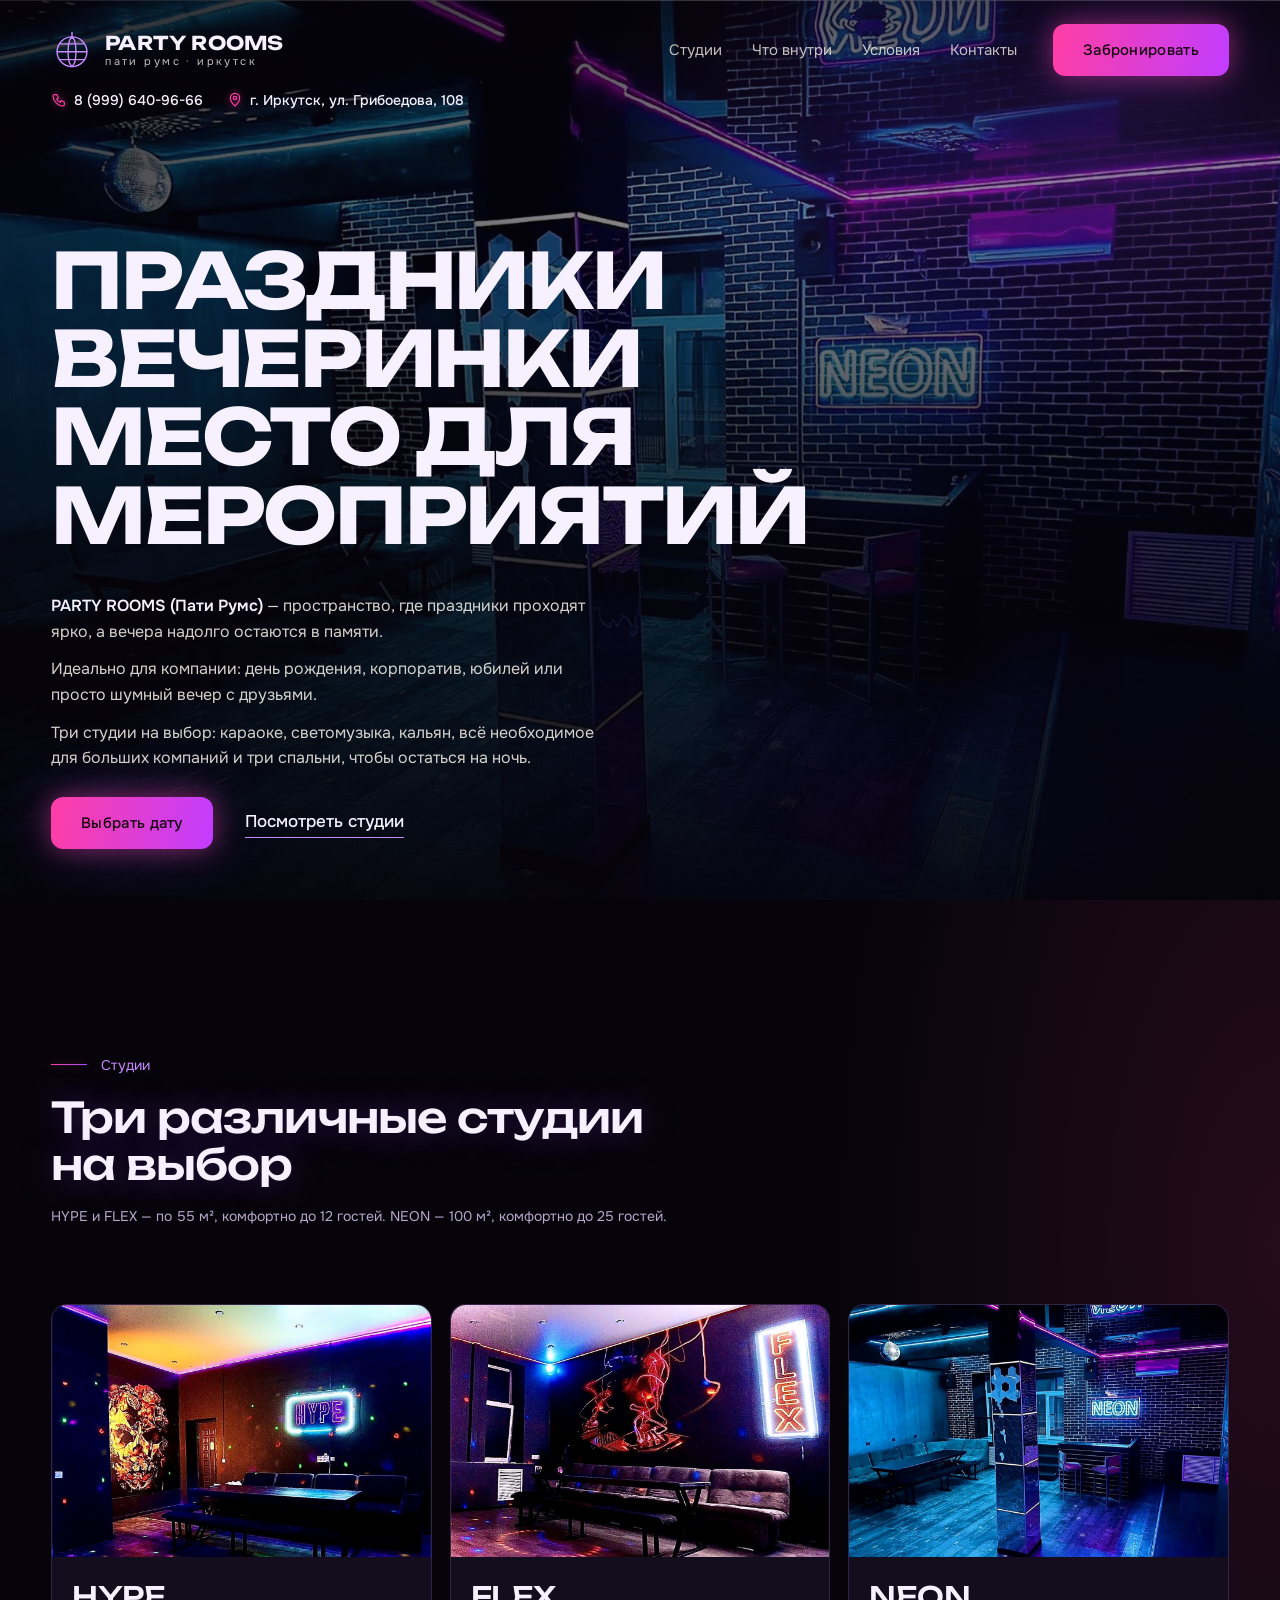
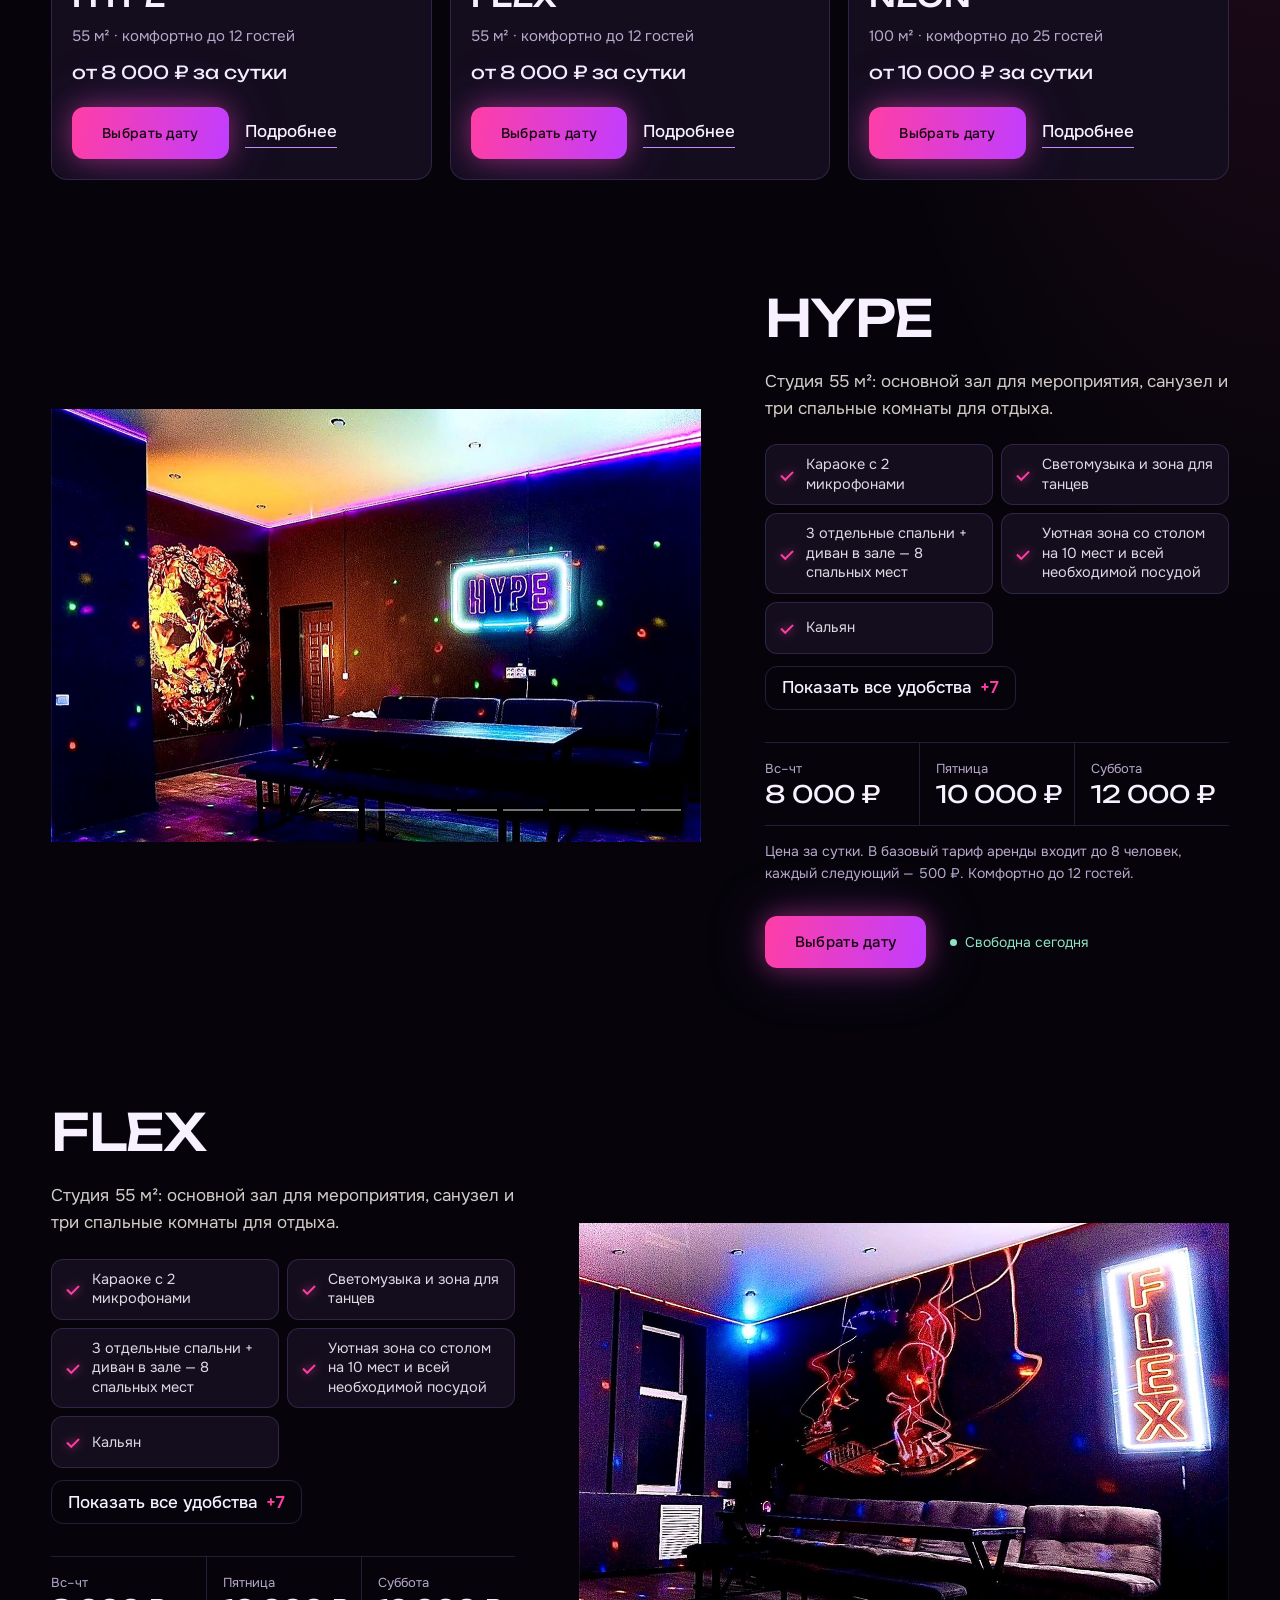
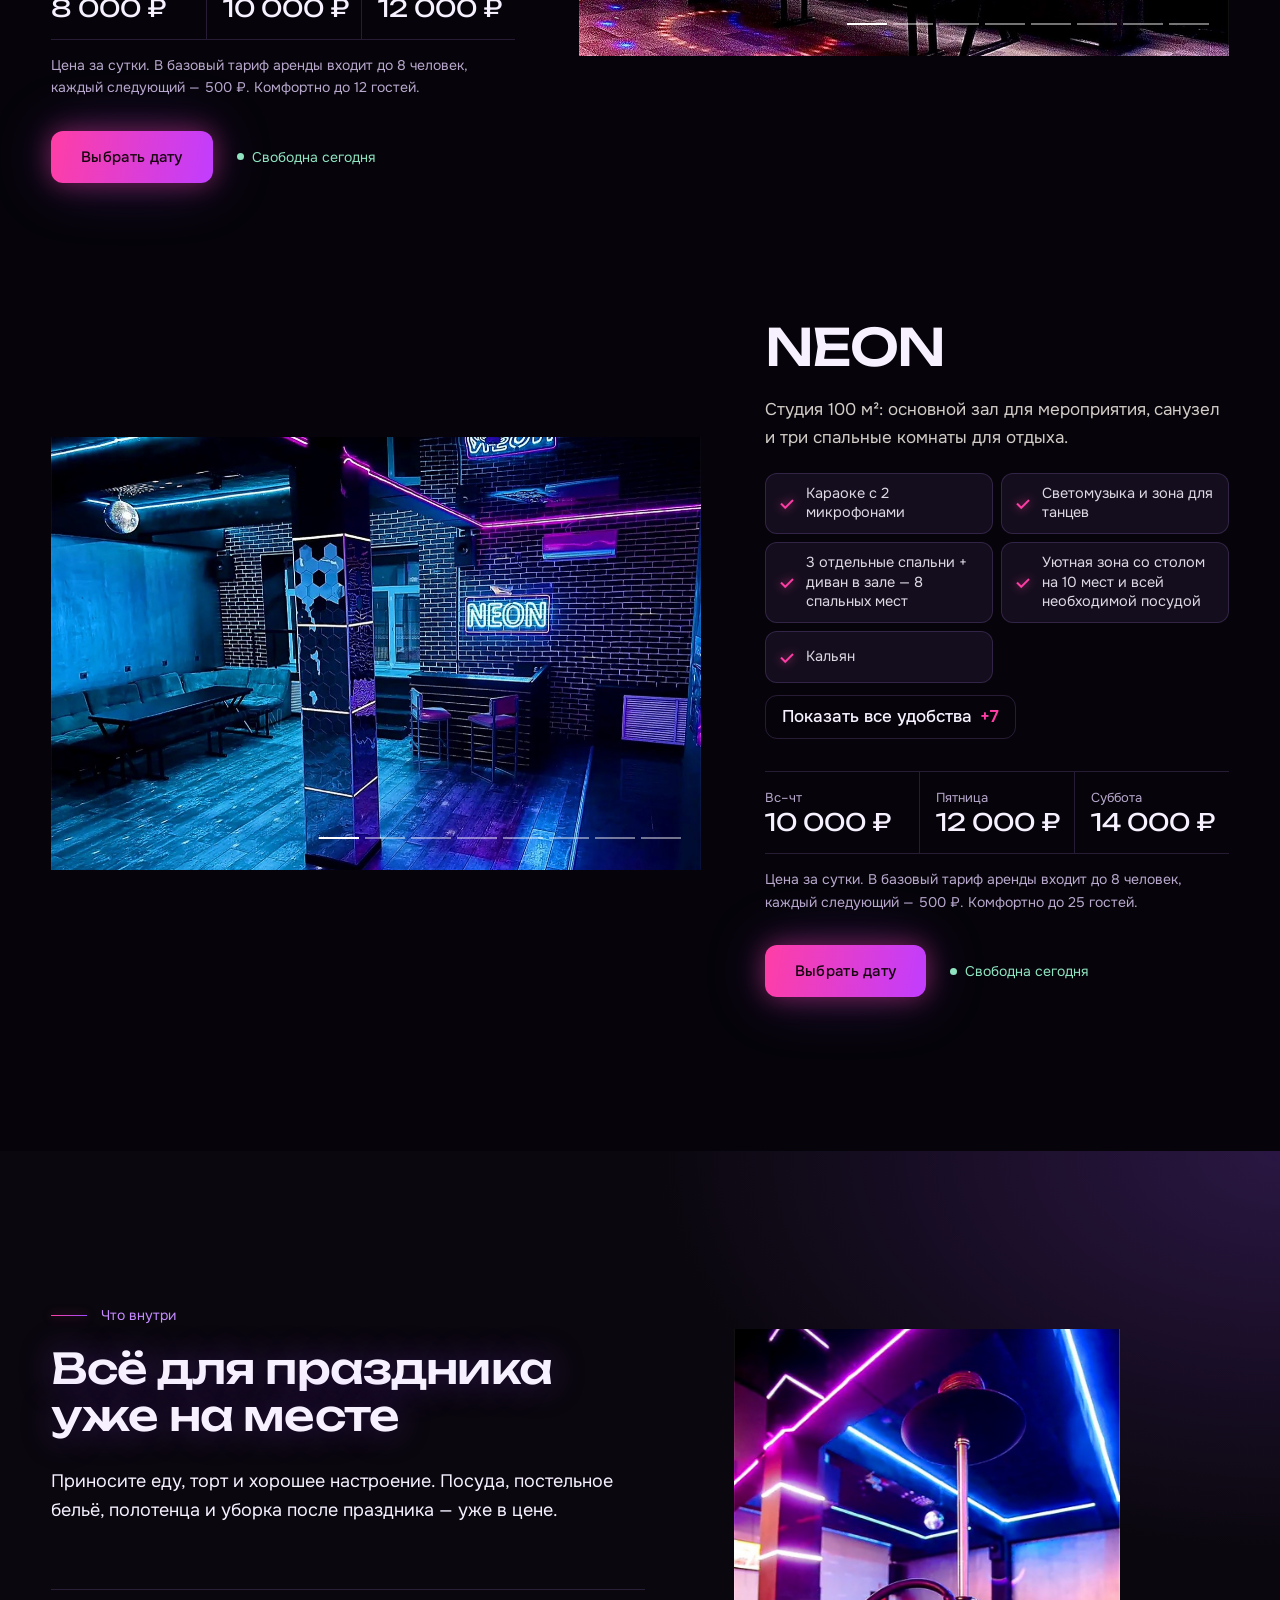
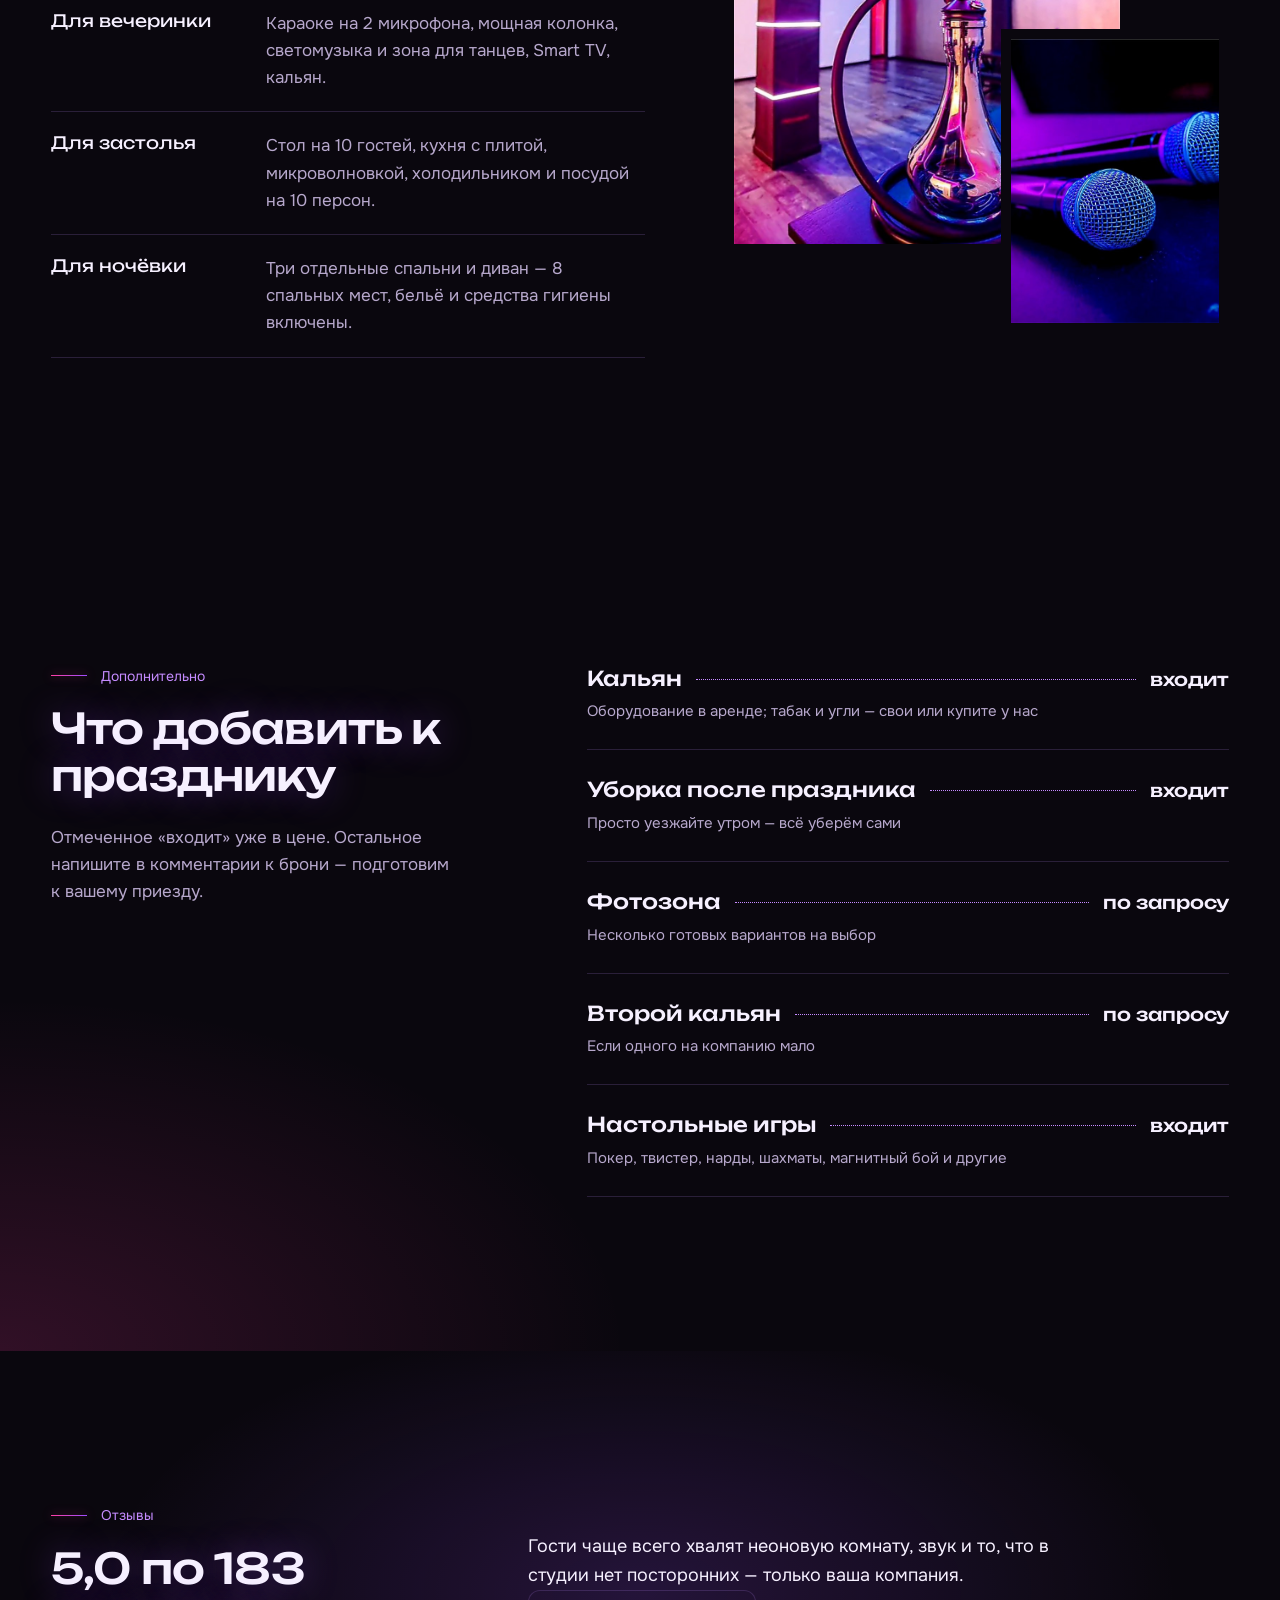
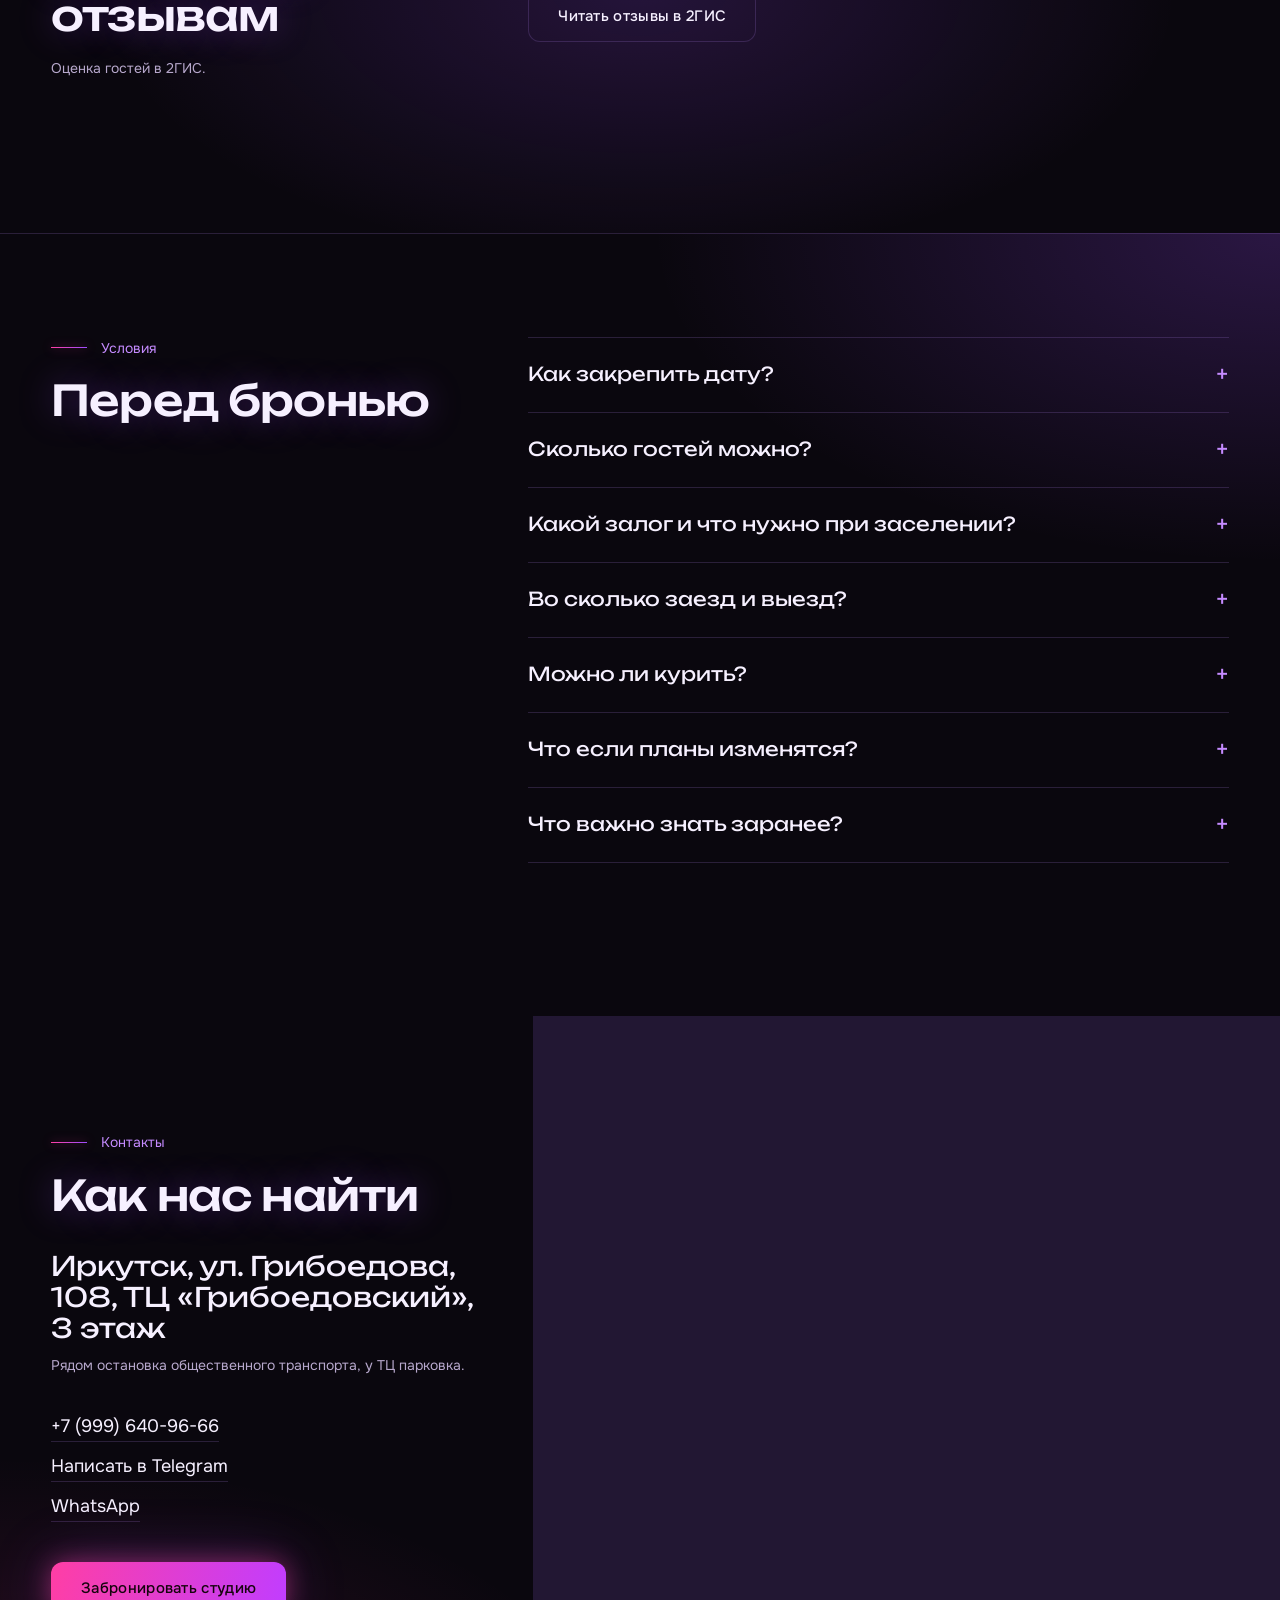
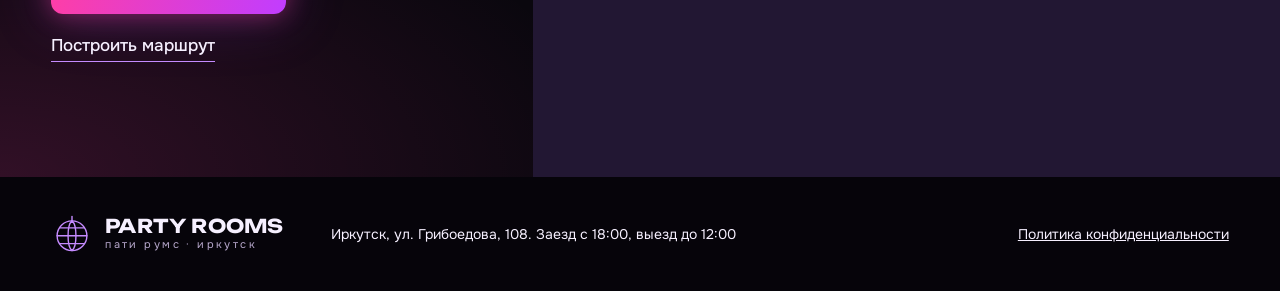
==== index.html @ 593e0e5c "Add files via upload" ====
<!doctype html>
<html lang="ru">
<head>
  <meta charset="utf-8">
  <meta name="viewport" content="width=device-width, initial-scale=1, viewport-fit=cover">
  <title>Party Rooms — студии для праздника с ночёвкой в Иркутске</title>
  <meta name="description" content="Три студии для дня рождения, корпоратива и вечеринки с ночёвкой: караоке, светомузыка, кальян, 3 спальни. Иркутск, ул. Грибоедова, 108. Бронирование онлайн по суткам.">
  <meta name="theme-color" content="#120d1a">
  <meta property="og:title" content="Party Rooms — праздник с ночёвкой в Иркутске">
  <meta property="og:description" content="Три студии с караоке, светомузыкой и спальнями. Бронь онлайн по суткам.">
  <meta property="og:image" content="img/hero.jpg">
  <link rel="icon" href="favicon.svg" type="image/svg+xml">
  <link rel="preconnect" href="https://fonts.googleapis.com">
  <link rel="preconnect" href="https://fonts.gstatic.com" crossorigin>
  <link href="https://fonts.googleapis.com/css2?family=Unbounded:wght@500;700&family=Onest:wght@400;500;600&display=swap" rel="stylesheet">
  <link rel="preload" as="image" href="img/hero.jpg">
  <link rel="stylesheet" href="style.css?v=mwvzav48">
</head>
<body class="site">
  <a class="skip" href="#halls">К выбору студии</a>

  <!-- Эмблема: диско-шар. Под другой бренд меняется только этот блок -->
  <svg class="sprite" width="0" height="0" aria-hidden="true">
    <symbol id="emblem" viewBox="0 0 48 48"><g fill="none" stroke="currentColor" stroke-width="1.6" stroke-linecap="round"><circle cx="24" cy="26" r="17"/><path d="M7 26h34M10 17h28M10 35h28M24 9c-6 5-6 29 0 34M24 9c6 5 6 29 0 34"/><path d="M24 4v5"/></g></symbol>
    <symbol id="i-phone" viewBox="0 0 24 24"><path fill="none" stroke="currentColor" stroke-width="1.8" stroke-linecap="round" stroke-linejoin="round" d="M5 4h4l2 5-2.5 1.5a11 11 0 0 0 5 5L15 13l5 2v4a2 2 0 0 1-2 2A16 16 0 0 1 3 6a2 2 0 0 1 2-2"/></symbol>
    <symbol id="i-pin" viewBox="0 0 24 24"><g fill="none" stroke="currentColor" stroke-width="1.8" stroke-linecap="round" stroke-linejoin="round"><path d="M12 21s-7-6.2-7-12a7 7 0 0 1 14 0c0 5.8-7 12-7 12z"/><circle cx="12" cy="9" r="2.5"/></g></symbol>
  </svg>

  <header class="top over" id="top">
    <a class="brand" href="./" aria-label="Party Rooms, на главную">
      <svg class="brand-mark" aria-hidden="true"><use href="#emblem"/></svg>
      <span class="brand-text"><b>Party Rooms</b><small>пати румс · иркутск</small></span>
    </a>
    <nav class="top-nav" aria-label="Разделы">
      <a href="#halls">Студии</a>
      <a href="#about">Что внутри</a>
      <a href="#faq">Условия</a>
      <a href="#contacts">Контакты</a>
    </nav>
    <button class="btn btn-primary" type="button" data-book>Забронировать</button>
    <!-- Телефон и адрес под логотипом: видны сразу при открытии, при прокрутке строка прячется -->
    <div class="top-contacts">
      <a class="phone-link" href="tel:+79996409666"><svg aria-hidden="true"><use href="#i-phone"/></svg>8 (999) 640-96-66</a>
      <a href="https://yandex.ru/maps/?text=%D0%98%D1%80%D0%BA%D1%83%D1%82%D1%81%D0%BA%2C%20%D1%83%D0%BB%D0%B8%D1%86%D0%B0%20%D0%93%D1%80%D0%B8%D0%B1%D0%BE%D0%B5%D0%B4%D0%BE%D0%B2%D0%B0%2C%20108" target="_blank" rel="noopener"><svg aria-hidden="true"><use href="#i-pin"/></svg>г. Иркутск, ул. Грибоедова, 108</a>
    </div>
  </header>

  <main>
    <!-- 1. Первый экран -->
    <section class="cover" aria-labelledby="hero-title">
      <img class="cover-img" src="img/hero.jpg" alt="" width="1600" height="1123" fetchpriority="high">
      <div class="cover-inner">
        <h1 id="hero-title" class="cover-title"><span>Праздники</span> <span>вечеринки</span> <span>место для</span> <span>мероприятий</span></h1>
        <div class="cover-foot">
          <div class="cover-text">
            <p class="cover-lead"><b>PARTY ROOMS (Пати Румс)</b> — пространство, где праздники проходят ярко, а вечера надолго остаются в памяти.</p>
            <p class="cover-lead">Идеально для компании: день рождения, корпоратив, юбилей или просто шумный вечер с друзьями.</p>
            <p class="cover-lead">Три студии на выбор: караоке, светомузыка, кальян, всё необходимое для больших компаний и три спальни, чтобы остаться на ночь.</p>
            <div class="actions">
              <button class="btn btn-primary" type="button" data-book>Выбрать дату</button>
              <a class="link-action" href="#halls">Посмотреть студии</a>
            </div>
          </div>
        </div>
      </div>
    </section>

    <!-- 2. Студии: сначала все три карточкой, ниже — каждая подробно -->
    <section class="baths" id="halls" aria-labelledby="halls-title">
      <div class="wrap">
        <div class="section-head">
          <div>
            <p class="kicker">Студии</p>
            <h2 id="halls-title">Три различные студии на выбор</h2>
          </div>
          <p class="label">HYPE и FLEX — по 55 м², комфортно до 12 гостей. NEON — 100 м², комфортно до 25 гостей.</p>
        </div>
        <div class="studio-cards" id="studio-cards"></div>
        <div id="bath-list" aria-live="polite"><div class="bath-skeleton" aria-hidden="true"></div></div>
        <p class="load-error" id="load-error" hidden>Не получилось загрузить студии. Обновите страницу или позвоните: <a class="phone-link" href="tel:+79996409666">+7 (999) 640-96-66</a>.</p>
      </div>
    </section>

    <!-- 3. Что внутри каждой студии -->
    <section class="about" id="about" aria-labelledby="about-title">
      <div class="wrap about-grid">
        <div class="about-text">
          <p class="kicker">Что внутри</p>
          <h2 id="about-title">Всё для праздника уже на месте</h2>
          <p class="about-lead">Приносите еду, торт и хорошее настроение. Посуда, постельное бельё, полотенца и уборка после праздника — уже в цене.</p>
          <dl class="about-points">
            <div><dt>Для вечеринки</dt><dd>Караоке на 2 микрофона, мощная колонка, светомузыка и зона для танцев, Smart TV, кальян.</dd></div>
            <div><dt>Для застолья</dt><dd>Стол на 10 гостей, кухня с плитой, микроволновкой, холодильником и посудой на 10 персон.</dd></div>
            <div><dt>Для ночёвки</dt><dd>Три отдельные спальни и диван — 8 спальных мест, бельё и средства гигиены включены.</dd></div>
          </dl>
        </div>
        <figure class="about-photos">
          <img class="ph-tall" src="img/table.jpg" alt="Кальян в студии Neon" width="912" height="1280" loading="lazy">
          <img class="ph-small" src="img/lights.jpg" alt="Микрофоны для караоке" width="1280" height="798" loading="lazy">
        </figure>
      </div>
    </section>

    <!-- 4. Дополнительно -->
    <section class="rituals" id="extras" aria-labelledby="extras-title">
      <div class="wrap rituals-grid">
        <div class="rituals-head">
          <p class="kicker">Дополнительно</p>
          <h2 id="extras-title">Что добавить к празднику</h2>
          <p>Отмеченное «входит» уже в цене. Остальное напишите в комментарии к брони — подготовим к вашему приезду.</p>
        </div>
        <ul class="menu">
          <li><div class="menu-row"><h3>Кальян</h3><span class="dots" aria-hidden="true"></span><b>входит</b></div><p>Оборудование в аренде; табак и угли — свои или купите у нас</p></li>
          <li><div class="menu-row"><h3>Уборка после праздника</h3><span class="dots" aria-hidden="true"></span><b>входит</b></div><p>Просто уезжайте утром — всё уберём сами</p></li>
          <li><div class="menu-row"><h3>Фотозона</h3><span class="dots" aria-hidden="true"></span><b>по запросу</b></div><p>Несколько готовых вариантов на выбор</p></li>
          <li><div class="menu-row"><h3>Второй кальян</h3><span class="dots" aria-hidden="true"></span><b>по запросу</b></div><p>Если одного на компанию мало</p></li>
          <li><div class="menu-row"><h3>Настольные игры</h3><span class="dots" aria-hidden="true"></span><b>входит</b></div><p>Покер, твистер, нарды, шахматы, магнитный бой и другие</p></li>
        </ul>
      </div>
    </section>

    <!-- 5. Отзывы: настоящая оценка в 2ГИС, без выдуманных цитат -->
    <section class="reviews" id="reviews" aria-labelledby="reviews-title">
      <div class="wrap reviews-grid">
        <div class="reviews-head">
          <p class="kicker">Отзывы</p>
          <h2 id="reviews-title">5,0 по 183 отзывам</h2>
          <p class="label">Оценка гостей в 2ГИС.</p>
        </div>
        <div class="quote-stage">
          <p class="about-lead">Гости чаще всего хвалят неоновую комнату, звук и то, что в студии нет посторонних — только ваша компания.</p>
          <div class="actions"><a class="btn btn-secondary" href="https://2gis.ru/irkutsk/firm/70000001075268393/tab/reviews" target="_blank" rel="noopener">Читать отзывы в 2ГИС</a></div>
        </div>
      </div>
    </section>

    <!-- 6. Условия -->
    <section class="faq" id="faq" aria-labelledby="faq-title">
      <div class="wrap faq-grid">
        <div>
          <p class="kicker">Условия</p>
          <h2 id="faq-title">Перед бронью</h2>
        </div>
        <div class="faq-list">
          <details><summary>Как закрепить дату?</summary><p>После брони на сайте внесите предоплату 3 000 ₽ — реквизиты появятся сразу. Администратор подтвердит бронь. Без предоплаты бронь снимается.</p></details>
          <details><summary>Сколько гостей можно?</summary><p>В тариф входит до 8 гостей. За каждого дополнительного гостя — доплата, она сразу видна в сумме при брони. Можно с детьми, с питомцами — нет.</p></details>
          <details><summary>Какой залог и что нужно при заселении?</summary><p>Залог за сохранность — 5 000 ₽, возвращается при выезде, если всё в порядке. Договор оформляется на месте, понадобится паспорт. Бронирующему должно быть больше 18 лет.</p></details>
          <details><summary>Во сколько заезд и выезд?</summary><p>Заезд с 18:00, выезд до 12:00 следующего дня. Сдвинуть время можно по договорённости.</p></details>
          <details><summary>Можно ли курить?</summary><p>В студии — только кальян. Для сигарет есть отдельная зона для курения на этаже. Окна закрыты, работает кондиционер.</p></details>
          <details><summary>Что если планы изменятся?</summary><p>При отмене брони менее чем за 7 дней предоплата не возвращается и дата не переносится. Раньше — договоримся.</p></details>
          <details><summary>Что важно знать заранее?</summary><p>Студии находятся в ТЦ «Грибоедовский» на 3 этаже. Санузел в каждой студии, душа нет. Мангала, бани и бассейна нет.</p></details>
        </div>
      </div>
    </section>

    <!-- 7. Контакты -->
    <section class="contacts" id="contacts" aria-labelledby="contacts-title">
      <div class="contacts-grid">
        <div class="contacts-text">
          <p class="kicker">Контакты</p>
          <h2 id="contacts-title">Как нас найти</h2>
          <p class="contacts-address">Иркутск, ул. Грибоедова, 108, ТЦ «Грибоедовский», 3 этаж</p>
          <p class="label">Рядом остановка общественного транспорта, у ТЦ парковка.</p>
          <p class="contacts-links">
            <a class="phone-link" href="tel:+79996409666">+7 (999) 640-96-66</a>
            <a href="https://t.me/+79996409666" target="_blank" rel="noopener">Написать в Telegram</a>
            <a href="https://wa.me/79996409666" target="_blank" rel="noopener">WhatsApp</a>
          </p>
          <div class="actions">
            <button class="btn btn-primary" type="button" data-book>Забронировать студию</button>
            <a class="link-action" href="https://yandex.ru/maps/?text=%D0%98%D1%80%D0%BA%D1%83%D1%82%D1%81%D0%BA%2C%20%D1%83%D0%BB%D0%B8%D1%86%D0%B0%20%D0%93%D1%80%D0%B8%D0%B1%D0%BE%D0%B5%D0%B4%D0%BE%D0%B2%D0%B0%2C%20108" target="_blank" rel="noopener">Построить маршрут</a>
          </div>
        </div>
        <div class="contacts-map">
          <iframe src="https://yandex.ru/map-widget/v1/?text=%D0%98%D1%80%D0%BA%D1%83%D1%82%D1%81%D0%BA%2C%20%D1%83%D0%BB%D0%B8%D1%86%D0%B0%20%D0%93%D1%80%D0%B8%D0%B1%D0%BE%D0%B5%D0%B4%D0%BE%D0%B2%D0%B0%2C%20108&amp;z=16" title="Party Rooms на карте" loading="lazy"></iframe>
        </div>
      </div>
    </section>
  </main>

  <footer class="foot">
    <a class="brand" href="./" aria-label="На главную">
      <svg class="brand-mark" aria-hidden="true"><use href="#emblem"/></svg>
      <span class="brand-text"><b>Party Rooms</b><small>пати румс · иркутск</small></span>
    </a>
    <span>Иркутск, ул. Грибоедова, 108. Заезд с 18:00, выезд до 12:00</span>
    <a href="privacy.html">Политика конфиденциальности</a>
  </footer>

  <!-- Бронирование: выезжающая панель -->
  <div class="sheet" id="sheet" hidden>
    <div class="sheet-backdrop" data-close></div>
    <section class="sheet-body" role="dialog" aria-modal="true" aria-labelledby="sheet-title">
      <header class="sheet-head">
        <div>
          <p class="muted" id="sheet-sub">Бронирование</p>
          <h2 id="sheet-title">Студия</h2>
        </div>
        <button class="icon-btn" type="button" data-close aria-label="Закрыть">×</button>
      </header>

      <form id="form" class="book-form" novalidate>
        <fieldset class="field-block">
          <legend class="block-title">Студия</legend>
          <div class="hall-pick" id="hall-pick" role="radiogroup" aria-label="Студия"></div>
        </fieldset>

        <fieldset class="field-block">
          <legend class="block-title">Дата заезда</legend>
          <div class="cal" id="dates"></div>
          <p class="hint stay" id="dates-hint"></p>
        </fieldset>

        <fieldset class="field-block">
          <legend class="block-title">Сколько гостей</legend>
          <div class="stepper">
            <button type="button" id="g-minus" aria-label="Меньше гостей">−</button>
            <output id="guests" aria-live="polite">8</output>
            <button type="button" id="g-plus" aria-label="Больше гостей">+</button>
          </div>
          <p class="hint" id="guests-hint"></p>
          <div class="overflow" id="overflow" hidden></div>
        </fieldset>

        <div class="field-block">
          <label class="field"><span>Имя</span><input id="name" name="name" autocomplete="name" maxlength="60" required></label>
          <label class="field"><span>Телефон</span><input id="phone" name="phone" type="tel" inputmode="tel" autocomplete="tel" placeholder="+7 (9__) ___-__-__" required></label>
          <label class="field"><span>Комментарий, если нужно</span><textarea id="comment" name="comment" rows="2" maxlength="500" placeholder="Повод, фотозона, второй кальян"></textarea></label>
          <!-- Поле-ловушка для ботов: людям не видно -->
          <label class="trap" aria-hidden="true">Сайт <input id="website" name="website" tabindex="-1" autocomplete="off"></label>
          <label class="consent"><input type="checkbox" id="consent" required> <span>Согласен на обработку имени и телефона для брони по <a href="privacy.html" target="_blank">политике конфиденциальности</a></span></label>
        </div>

        <div class="summary">
          <div>
            <div class="total" id="total">—</div>
            <div class="hint" id="summary-hint"></div>
          </div>
          <button type="submit" class="btn btn-primary" id="submit" disabled>Забронировать</button>
        </div>
        <p class="error" id="error" role="alert"></p>
      </form>

      <div class="done" id="done" hidden>
        <!-- Шаг 1: бронь принята — фото выбранной студии на «полароиде» -->
        <div id="done-main">
          <div class="print" aria-hidden="true"><div class="print-img"><img id="done-photo" src="" alt=""></div><small id="done-hall">Party Rooms</small></div>
          <h3 id="done-title">Бронь принята</h3>
          <dl class="done-list" id="done-list"></dl>
          <p class="done-prepay" id="done-prepay"></p>
          <button class="btn btn-primary btn-pay" type="button" id="go-pay">Готов внести предоплату</button>
        </div>
        <!-- Шаг 2: как оплатить — QR-код или перевод по номеру телефона -->
        <div id="pay" hidden>
          <h3 id="pay-title">Предоплата</h3>
          <p class="pay-lead">Выберите удобный способ. После оплаты администратор подтвердит бронь.</p>
          <div class="pay-tabs" role="tablist">
            <button type="button" class="chip" role="tab" data-pay="qr" aria-pressed="true">По QR-коду</button>
            <button type="button" class="chip" role="tab" data-pay="phone" aria-pressed="false">По номеру телефона</button>
          </div>
          <div class="pay-box" id="pay-qr"></div>
          <div class="pay-box" id="pay-phone" hidden></div>
          <button class="btn btn-secondary" type="button" data-close>Готово</button>
        </div>
      </div>
    </section>
  </div>

  <script src="config.js?v=mwvzav48"></script>
  <script src="site-data.js?v=mwvzav48"></script>
  <script src="app.js?v=mwvzav48"></script>
</body>
</html>
---- style.css ----
/* Шаблон сайта лофта для праздников. Общий файл стилей для сайта и панели.
   Цвета названы по роли (фон, текст, акцент): панель тёмная по умолчанию,
   сайт включает свою палитру классом .site на <body>.
   ПОД НОВОГО КЛИЕНТА меняются только токены в блоке .site и эмблема в index.html. */

/* ---------- Токены панели: тёплый графит и терракота ---------- */
:root {
  --bg: #141019;
  --surface: #1e1827;
  --raised: #2a2235;
  --fg: #f3ede6;
  --muted: #aaa097;
  --line: rgba(243, 237, 230, 0.13);
  --accent: #ff4fa0;
  --on-accent: #1a0e09;
  --ok: #9cc7a4;
  --warn: #e0937a;
  --radius: 10px;
  --font-display: "Unbounded", "Arial Black", sans-serif;
  --font-text: "Onest", system-ui, sans-serif;
  --gutter: clamp(20px, 4vw, 64px);
}

/* ---------- Палитра Party Rooms: чёрный, фиолетовый, розовый неон ---------- */
.site {
  --bg: #0a070e;          /* почти чёрный — основной фон */
  --surface: #171021;     /* карточки и поля — чёрный с фиолетовым */
  --raised: #221733;
  --fg: #f6f0ff;
  --muted: #b7a8cc;
  --line: rgba(190, 140, 255, 0.18);
  --accent: #ff3ea5;      /* розовый неон — кнопки */
  --on-accent: #16040e;
  --accent-hover: #ff66b9;
  --violet: #9d4dff;      /* фиолетовый — свечение и линии */
  --brass: #c58bff;       /* подписи и надзаголовки — светло-фиолетовые */
  --ok: #8fe3c0;
  --warn: #ff9b8a;
  --dark: #06040a;
  --dark-2: #140d1d;
  --on-dark: #f6f0ff;
  --on-dark-muted: #b7a8cc;
  --radius: 12px;
  --font-display: "Unbounded", "Arial Black", sans-serif;
  --font-text: "Onest", system-ui, sans-serif;
}
.site .dark, .site .cover, .site .baths, .site .gift, .site .foot, .site .sheet-body {
  --bg: var(--dark);
  --surface: var(--dark-2);
  --raised: #1f1530;
  --fg: var(--on-dark);
  --muted: var(--on-dark-muted);
  background: var(--bg);
  color: var(--fg);
}
.site .top { --accent: #ff3ea5; --on-accent: #16040e; --accent-hover: #ff66b9; --brass: #c58bff; }
/* Неон: кнопка светится, секции подсвечены фиолетовым и розовым из углов */
.site .btn-primary { background: linear-gradient(100deg, #ff3ea5, #c13dff); border-color: transparent; box-shadow: 0 0 26px rgba(255, 62, 165, .45), 0 0 60px rgba(157, 77, 255, .25); }
.site .btn-primary:hover:not(:disabled) { background: linear-gradient(100deg, #ff66b9, #d064ff); }
.site .about, .site .faq { background: radial-gradient(70% 60% at 100% 0%, rgba(157, 77, 255, .22), transparent 70%), var(--bg); }
.site .rituals, .site .contacts { background: radial-gradient(70% 60% at 0% 100%, rgba(255, 62, 165, .16), transparent 70%), var(--bg); }
.site .reviews { background: radial-gradient(60% 80% at 50% 50%, rgba(157, 77, 255, .18), transparent 70%), var(--bg); }
.site .baths { background: radial-gradient(50% 40% at 100% 10%, rgba(255, 62, 165, .12), transparent 70%), var(--dark); }
.site .kicker::before { background: linear-gradient(90deg, #ff3ea5, #9d4dff) !important; box-shadow: 0 0 10px rgba(255, 62, 165, .6); }
.site h2 { text-shadow: 0 0 34px rgba(157, 77, 255, .35); }

/* ---------- Основа ---------- */
* { box-sizing: border-box; margin: 0; }
html { scroll-behavior: smooth; -webkit-text-size-adjust: 100%; }
body { background: var(--bg); color: var(--fg); font: 400 16px/1.6 var(--font-text); -webkit-font-smoothing: antialiased; overflow-x: hidden; }
.site { font-size: 17px; }
a { color: inherit; }
button, input, select, textarea { font: inherit; color: inherit; }
img { display: block; max-width: 100%; }
h1, h2, h3 { font-family: var(--font-display); font-weight: 500; }
.muted { color: var(--muted); }
:focus-visible { outline: 2px solid var(--fg); outline-offset: 3px; }
[hidden] { display: none !important; }
.sprite { position: absolute; width: 0; height: 0; overflow: hidden; }
.sr-only { position: absolute; width: 1px; height: 1px; overflow: hidden; clip: rect(0 0 0 0); white-space: nowrap; }
.skip { position: absolute; left: -999px; top: 8px; background: var(--accent); color: var(--on-accent); padding: 8px 14px; z-index: 100; }
.skip:focus { left: 8px; }

/* ---------- Кнопки ---------- */
.btn { display: inline-flex; align-items: center; justify-content: center; min-height: 48px; padding: 0 24px; border-radius: 999px; border: 0; font-weight: 600; font-size: 15px; text-decoration: none; cursor: pointer; transition: background-color .2s, color .2s, box-shadow .2s, opacity .2s; white-space: nowrap; }
.btn-primary { background: var(--accent); color: var(--on-accent); }
.btn-primary:hover { filter: brightness(1.12); }
.btn-secondary { background: transparent; color: var(--fg); box-shadow: inset 0 0 0 1px var(--line); }
.btn-secondary:hover { box-shadow: inset 0 0 0 1px var(--fg); }
.btn:disabled { opacity: .35; cursor: not-allowed; }
.site .btn { border-radius: var(--radius); font-weight: 500; letter-spacing: .02em; min-height: 52px; padding: 0 30px; }
.site .btn-primary:hover { filter: none; background: var(--accent-hover); }
.link-action { font-weight: 500; text-decoration: none; padding: 0 0 3px; border: 0; cursor: pointer; background: linear-gradient(var(--brass, currentColor), var(--brass, currentColor)) 0 100% / 100% 1px no-repeat; }
.link-action:hover { background-size: 100% 2px; }
.icon-btn { width: 44px; height: 44px; flex-shrink: 0; border-radius: 50%; border: 1px solid var(--line); background: none; font-size: 26px; line-height: 1; cursor: pointer; }
.icon-btn:hover { border-color: var(--fg); }
.actions { display: flex; flex-wrap: wrap; align-items: center; gap: 18px 32px; }

/* ---------- Шапка ---------- */
.top { position: sticky; top: 0; z-index: 20; display: flex; flex-wrap: wrap; align-items: center; gap: 0 36px; padding: 16px var(--gutter); background: var(--bg); border-bottom: 1px solid var(--line); transition: background-color .3s, border-color .3s, padding .3s; }
.brand { display: inline-flex; align-items: center; gap: 12px; text-decoration: none; font-family: var(--font-display); font-size: 26px; line-height: 1; }
.brand-mark { width: 42px; height: 42px; color: var(--brass, currentColor); flex-shrink: 0; }
.brand-text { display: grid; gap: 3px; }
.brand-text b { font-weight: 700; font-size: 19px; line-height: 1; letter-spacing: .01em; text-transform: uppercase; }
.brand-text small { font-family: var(--font-text); font-size: 11px; letter-spacing: .22em; color: var(--muted); line-height: 1; }
.top-nav { display: flex; gap: 30px; margin-left: auto; font-size: 15px; }
.top-nav a, .top-phone { text-decoration: none; color: var(--muted); transition: color .2s; }
.top-nav a:hover, .top-phone:hover { color: var(--fg); }
.top-phone { font-variant-numeric: tabular-nums; font-size: 15px; }
/* Над фото первого экрана шапка прозрачная и светлая; после прокрутки — тёмная плотная */
.site .top.over { position: fixed; left: 0; right: 0; --fg: var(--on-dark); --muted: rgba(243, 237, 230, .8); --line: transparent; background: transparent; color: var(--fg); padding-top: 24px; padding-bottom: 24px; }
.site .top.over.solid { --line: rgba(190, 140, 255, .16); background: #0a070e; backdrop-filter: blur(12px); -webkit-backdrop-filter: blur(12px); padding-top: 12px; padding-bottom: 12px; }

/* ---------- Сетка ---------- */
.wrap { max-width: 1320px; margin: 0 auto; padding: 0 var(--gutter); }
.site h2 { font-size: clamp(28px, 3.3vw, 50px); line-height: 1.12; letter-spacing: -0.02em; max-width: 15em; }
.kicker { font-size: 14px; color: var(--brass); margin-bottom: 18px; display: flex; align-items: center; gap: 14px; }
.kicker::before { content: ""; width: 36px; height: 1px; background: currentColor; }
.label { font-size: 14px; color: var(--muted); }
.section-head { display: flex; justify-content: space-between; align-items: end; gap: 16px 32px; flex-wrap: wrap; margin-bottom: clamp(48px, 6vw, 96px); }

/* ---------- 1. Первый экран ---------- */
.cover { position: relative; min-height: 100svh; display: grid; grid-template-rows: 1fr auto; grid-template-columns: minmax(0, 1fr); overflow: hidden; isolation: isolate; }
.cover-img { position: absolute; inset: 0; width: 100%; height: 100%; object-fit: cover; object-position: 50% 40%; z-index: -2; animation: settle 2.4s cubic-bezier(.2, .7, .2, 1) both; }
.cover::before { content: ""; position: absolute; inset: 0; z-index: -1;
  background: linear-gradient(180deg, rgba(6, 4, 10, .65) 0%, rgba(6, 4, 10, .35) 22%, rgba(6, 4, 10, .72) 50%, rgba(6, 4, 10, .96) 100%),
              linear-gradient(90deg, rgba(6, 4, 10, .6) 0%, transparent 65%),
              radial-gradient(60% 50% at 85% 15%, rgba(157, 77, 255, .3), transparent 70%); }
@keyframes settle { from { transform: scale(1.08); opacity: .4; } }
.cover-inner { align-self: end; width: 100%; min-width: 0; max-width: 1320px; margin: 0 auto; padding: 108px var(--gutter) clamp(32px, 4vw, 56px); }
.cover-title { font-size: clamp(40px, 6vw, 96px); line-height: 1.02; letter-spacing: -0.03em; max-width: 11em; font-weight: 700; text-transform: uppercase; }
.cover-title span { display: inline-block; animation: lift 1.1s cubic-bezier(.2, .7, .2, 1) both; }
.cover-title span:nth-child(2) { animation-delay: .12s; }
.cover-title span:nth-child(3) { animation-delay: .24s; }
.cover-title span:nth-child(4) { animation-delay: .36s; }
@keyframes lift { from { opacity: 0; transform: translateY(28px); } }
.cover-foot { display: grid; grid-template-columns: minmax(0, 34em) minmax(300px, 400px); justify-content: space-between; align-items: end; gap: 28px 64px; margin-top: clamp(28px, 3vw, 44px); }
.cover-lead { font-size: clamp(16px, 1.25vw, 19px); line-height: 1.6; color: rgba(243, 237, 230, .88); margin-bottom: 12px; max-width: 34em; }
.cover-lead b { color: var(--fg); font-weight: 600; }
.cover-text .actions { margin-top: 26px; }
/* Телефон и адрес на первом экране — неоновые иконки, крупно и кликабельно */
.cover-contacts { display: flex; flex-wrap: wrap; gap: 10px 28px; margin-top: 24px; }
.cover-contacts a { display: inline-flex; align-items: center; gap: 10px; min-height: 44px; text-decoration: none; font-weight: 600; font-size: 16px; color: var(--fg); }
.cover-contacts svg { width: 34px; height: 34px; padding: 7px; flex-shrink: 0; border-radius: 50%; color: var(--accent); background: rgba(255, 62, 165, .14); box-shadow: 0 0 14px rgba(255, 62, 165, .3); }
.cover-contacts a:hover { color: var(--accent); }
/* «Свободно сегодня» — живое расписание на первом экране */
.today { background: rgba(22, 20, 19, .72); backdrop-filter: blur(14px); -webkit-backdrop-filter: blur(14px); border: 1px solid var(--line); padding: 20px 22px 8px; }
.today-title { display: flex; align-items: center; gap: 10px; font-size: 14px; color: var(--muted); margin-bottom: 6px; }
.today-title::before { content: ""; width: 7px; height: 7px; border-radius: 50%; background: var(--ok); box-shadow: 0 0 0 4px rgba(143, 227, 192, .18); }
.today-list { list-style: none; padding: 0; }
.today-list li { display: flex; align-items: center; justify-content: space-between; gap: 12px; padding: 12px 0; border-top: 1px solid var(--line); }
.today-list li:first-child { border-top: 0; }
.today-hall { font-family: var(--font-display); font-size: 15px; }
.today-slots { display: flex; gap: 6px; }
.today-slots button { min-width: 58px; min-height: 36px; padding: 0 8px; border-radius: 8px; border: 1px solid var(--line); background: none; color: var(--fg); font-variant-numeric: tabular-nums; font-size: 14px; cursor: pointer; transition: border-color .2s, background-color .2s, color .2s; }
.today-slots button:hover { background: var(--accent); border-color: var(--accent); color: var(--on-accent); }
.today-none { font-size: 14px; color: var(--muted); }
.today-empty { color: var(--muted); font-size: 14px; }
.cover-facts { display: grid; grid-template-columns: repeat(3, 1fr); border-top: 1px solid var(--line); max-width: 1320px; width: 100%; margin: 0 auto; padding: 0 var(--gutter); }
.cover-facts > div { padding: 22px 0 26px; }
.cover-facts > div + div { padding-left: 28px; border-left: 1px solid var(--line); }
.cover-facts dt { font-size: 13px; color: var(--muted); margin-bottom: 4px; }
.cover-facts dd { font-family: var(--font-display); font-size: clamp(16px, 1.35vw, 21px); }

/* ---------- 2. Услуги: четыре колонки, фото в рамке видоискателя ---------- */
.services { padding: clamp(96px, 12vw, 180px) 0 0; }
.service-list { display: grid; grid-template-columns: repeat(4, minmax(0, 1fr)); gap: clamp(20px, 2.4vw, 36px); }
.service { display: flex; flex-direction: column; }
.service-photo { position: relative; aspect-ratio: 4 / 5; overflow: hidden; background: var(--surface); }
.service-photo img { width: 100%; height: 100%; object-fit: cover; transition: transform .6s cubic-bezier(.2, .7, .2, 1); }
.service:hover .service-photo img { transform: scale(1.03); }
/* Неоновая полоска снизу фото — как подсветка в зале */
.service-photo::after { content: ""; position: absolute; left: 0; right: 0; bottom: 0; height: 3px; background: #ff4fa0; box-shadow: 0 0 14px #ff4fa0; }
.service h3 { font-size: clamp(19px, 1.5vw, 23px); line-height: 1.2; margin: 22px 0 6px; }
.service-price { font-size: 15px; color: var(--brass); font-weight: 500; }
.service p.service-about { color: var(--muted); font-size: 15px; margin: 12px 0 22px; flex: 1; }
.service .link-action { align-self: flex-start; }

/* ---------- 3. О лофте ---------- */
.about { padding: clamp(96px, 12vw, 180px) 0; }
.about-grid { display: grid; grid-template-columns: minmax(0, 6fr) minmax(0, 5fr); gap: clamp(40px, 7vw, 120px); align-items: center; }
.about-lead { font-size: clamp(18px, 1.4vw, 20px); margin-top: 28px; max-width: 32em; }
.about-points { margin-top: clamp(40px, 5vw, 64px); border-top: 1px solid var(--line); }
.about-points > div { display: grid; grid-template-columns: 11em minmax(0, 1fr); gap: 6px 28px; padding: 20px 0; border-bottom: 1px solid var(--line); }
.about-points dt { font-family: var(--font-display); font-size: 17px; line-height: 1.3; }
.about-points dd { color: var(--muted); }
.about-photos { position: relative; padding: 0 0 18% 0; }
.about-photos img { height: auto; }
.about-photos .ph-tall { width: 78%; aspect-ratio: 3 / 4; object-fit: cover; }
.about-photos .ph-small { position: absolute; right: 0; bottom: 0; width: 46%; aspect-ratio: 3 / 4; object-fit: cover; border: 10px solid var(--bg); }

/* ---------- 4. Залы ---------- */
.baths { padding: clamp(96px, 12vw, 180px) 0; }
.bath { display: grid; grid-template-columns: minmax(0, 7fr) minmax(0, 5fr); gap: clamp(32px, 5vw, 88px); align-items: center; }
.bath + .bath { margin-top: clamp(80px, 10vw, 150px); }
.bath.flip { grid-template-columns: minmax(0, 5fr) minmax(0, 7fr); }
.bath.flip .bath-media { order: 2; }
.bath-media { position: relative; aspect-ratio: 3 / 2; overflow: hidden; background: var(--surface); }
.bath-media img, .bath-media video { position: absolute; inset: 0; width: 100%; height: 100%; object-fit: cover; }
.bath-media img { animation: show .6s ease-out; }
@keyframes show { from { opacity: .3; } }
.bath-media .dots { position: absolute; z-index: 1; right: 20px; bottom: 20px; display: flex; gap: 6px; }
.bath-media .dots button { width: 40px; height: 24px; border: 0; padding: 0; background: linear-gradient(rgba(255, 255, 255, .45), rgba(255, 255, 255, .45)) 50% 50% / 100% 2px no-repeat; cursor: pointer; }
.bath-media .dots button[aria-current="true"] { background-image: linear-gradient(#fff, #fff); }
.bath-meta { font-size: 14px; color: var(--brass); }
.bath-text h3 { font-size: clamp(34px, 4vw, 60px); line-height: 1.05; margin: 10px 0 22px; letter-spacing: -0.03em; }
.bath-about { color: rgba(243, 237, 230, .86); max-width: 30em; }
/* Удобства — плашками: у каждого пункта своя рамка, в ряду одинаковая высота, слева неоновая галочка */
.bath-features { list-style: none; padding: 0; margin: 22px 0 0; display: grid; grid-template-columns: repeat(2, minmax(0, 1fr)); gap: 8px; }
.bath-features li { position: relative; display: flex; align-items: center; min-height: 52px; padding: 10px 12px 10px 40px; border-radius: 12px; background: var(--surface); border: 1px solid var(--line); font-size: 14.5px; line-height: 1.35; color: rgba(244, 238, 250, .9); }
.bath-features li::before { content: ""; position: absolute; left: 15px; top: 50%; width: 10px; height: 5px; margin-top: -4px; border-left: 2px solid var(--accent); border-bottom: 2px solid var(--accent); transform: rotate(-45deg); filter: drop-shadow(0 0 4px rgba(255, 62, 165, .8)); }
.bath-prices { display: grid; grid-template-columns: repeat(3, minmax(0, 1fr)); margin-top: 32px; border-top: 1px solid var(--line); border-bottom: 1px solid var(--line); }
.bath-prices > div { padding: 16px 0; }
.bath-prices > div + div { padding-left: 16px; border-left: 1px solid var(--line); }
.bath-prices > div { padding-right: 8px; }
.bath-note { margin-top: 14px; font-size: 14px; color: var(--muted); max-width: 32em; }
.bath-prices dt { font-size: 13px; color: var(--muted); }
.bath-prices dd { font-family: var(--font-display); font-size: 24px; line-height: 1.2; white-space: nowrap; }
.bath-actions { display: flex; flex-wrap: wrap; align-items: center; gap: 14px 24px; margin-top: 32px; }
.state { font-size: 14px; display: inline-flex; align-items: center; gap: 8px; }
.state::before { content: ""; width: 7px; height: 7px; border-radius: 50%; background: currentColor; }
.state.free { color: var(--ok); }
.state.busy { color: var(--warn); }
.bath-skeleton { aspect-ratio: 3 / 1.2; background: var(--surface); }
.load-error { margin-top: 20px; color: var(--warn); }
.play { position: absolute; z-index: 1; left: 20px; bottom: 18px; display: inline-flex; align-items: center; gap: 10px; min-height: 44px; padding: 0 18px 0 8px; border: 0; background: rgba(6, 4, 10, .72); color: #f1efea; font-size: 14px; cursor: pointer; }
.play-icon { width: 28px; height: 28px; border-radius: 50%; background: var(--on-dark, #fff); position: relative; }
.play-icon::after { content: ""; position: absolute; left: 11px; top: 8px; border-left: 9px solid var(--dark, #000); border-top: 6px solid transparent; border-bottom: 6px solid transparent; }

/* ---------- 4. Банное меню ---------- */
.rituals { padding: clamp(96px, 12vw, 180px) 0; }
.rituals-grid { display: grid; grid-template-columns: minmax(0, 5fr) minmax(0, 7fr); gap: clamp(40px, 6vw, 100px); }
.rituals-head p:last-child { margin-top: 24px; color: var(--muted); max-width: 24em; }
.menu { list-style: none; padding: 0; }
.menu li { padding: 26px 0; border-bottom: 1px solid var(--line); }
.menu li:first-child { padding-top: 0; }
.menu-row { display: flex; align-items: baseline; gap: 14px; }
.menu h3 { font-size: clamp(18px, 1.6vw, 23px); line-height: 1.15; }
.menu .dots { flex: 1; min-width: 24px; border-bottom: 1px dotted var(--brass); transform: translateY(-6px); }
.menu b { font-family: var(--font-display); font-weight: 500; font-size: clamp(16px, 1.4vw, 21px); white-space: nowrap; }
.menu p { color: var(--muted); margin-top: 6px; font-size: 15px; }

/* ---------- 5. Сертификат ---------- */
.gift { position: relative; padding: clamp(96px, 12vw, 180px) 0; overflow: hidden; isolation: isolate; }
.gift-bg { position: absolute; inset: 0; width: 100%; height: 100%; object-fit: cover; z-index: -2; opacity: .35; filter: grayscale(1) contrast(1.1); }
.gift::before { content: ""; position: absolute; inset: 0; z-index: -1; background: linear-gradient(90deg, rgba(22, 20, 19, .45), rgba(22, 20, 19, .93) 55%); }
.gift-grid { display: grid; grid-template-columns: minmax(0, 5fr) minmax(0, 6fr); gap: clamp(40px, 7vw, 120px); align-items: center; }
.gift-text p:not(.kicker) { margin: 28px 0 36px; color: rgba(243, 237, 230, .86); max-width: 30em; }
.cert { aspect-ratio: 1.55; max-width: 520px; width: 100%; justify-self: center; background: #f3f2ee; color: #1c1816; padding: 8%; display: grid; align-content: center; justify-items: center; text-align: center; outline: 1px solid var(--brass); outline-offset: -14px; box-shadow: 0 40px 80px rgba(0, 0, 0, .45); transform: rotate(-3deg); }
.cert-mark { width: 48px; height: 48px; color: #c22f78; }
.cert-name { font-family: var(--font-display); font-size: 20px; text-transform: uppercase; font-weight: 700; margin-top: 8px; }
.cert-title { font-size: 12px; letter-spacing: .2em; color: #6b625b; margin-top: 4px; }
.cert-sum { font-family: var(--font-display); font-size: clamp(30px, 3vw, 42px); line-height: 1.1; margin-top: 18px; color: #1c1816; }
.cert-note { font-size: 13px; color: #6b625b; }

/* ---------- 6. Отзывы ---------- */
.reviews { padding: clamp(96px, 12vw, 180px) 0; }
.reviews-grid { display: grid; grid-template-columns: minmax(0, 4fr) minmax(0, 7fr); gap: clamp(40px, 6vw, 100px); }
.reviews-head .label { margin-top: 18px; max-width: 20em; }
.quote { margin: 0; }
.quote blockquote { font-family: var(--font-display); font-size: clamp(21px, 2.2vw, 32px); line-height: 1.35; letter-spacing: -0.01em; }
.quote blockquote::before { content: "«"; }
.quote blockquote::after { content: "»"; }
.quote figcaption { margin-top: 24px; font-size: 15px; color: var(--muted); }
.quote:not([hidden]) { animation: rise .5s ease-out; }
@keyframes rise { from { opacity: 0; transform: translateY(8px); } }
.quote-nav { display: flex; align-items: center; gap: 16px; margin-top: 44px; }
.round-btn { width: 52px; height: 52px; border-radius: 50%; border: 1px solid var(--line); background: none; font-size: 18px; cursor: pointer; transition: border-color .2s; }
.round-btn:hover { border-color: var(--fg); }
.quote-count { font-size: 14px; color: var(--muted); font-variant-numeric: tabular-nums; min-width: 4em; text-align: center; }

/* ---------- 7. Вопросы ---------- */
.faq { padding: 0 0 clamp(96px, 12vw, 180px); }
.faq-grid { display: grid; grid-template-columns: minmax(0, 4fr) minmax(0, 7fr); gap: clamp(40px, 6vw, 100px); border-top: 1px solid var(--line); padding-top: clamp(64px, 8vw, 120px); }
.faq-list { border-top: 1px solid var(--line); }
.faq-list details { border-bottom: 1px solid var(--line); }
.faq-list summary { list-style: none; cursor: pointer; display: flex; justify-content: space-between; gap: 24px; padding: 24px 0; font-family: var(--font-display); font-size: clamp(17px, 1.5vw, 21px); line-height: 1.3; }
.faq-list summary::-webkit-details-marker { display: none; }
.faq-list summary::after { content: "+"; font-family: var(--font-text); font-size: 26px; line-height: 1; color: var(--brass); transition: transform .25s; }
.faq-list details[open] summary::after { transform: rotate(45deg); }
.faq-list details p { padding: 0 0 26px; color: var(--muted); max-width: 36em; }

/* ---------- 8. Контакты ---------- */
.contacts { background: var(--surface); }
.contacts-grid { display: grid; grid-template-columns: minmax(0, 5fr) minmax(0, 7fr); min-height: 600px; }
.contacts-text { padding: clamp(72px, 9vw, 130px) clamp(24px, 4vw, 72px) clamp(72px, 9vw, 130px) max(var(--gutter), calc((100vw - 1320px) / 2 + var(--gutter))); }
.contacts-address { font-family: var(--font-display); font-size: clamp(22px, 2.1vw, 32px); line-height: 1.15; margin: 32px 0 10px; }
.contacts-links { display: grid; gap: 10px; margin: 36px 0 40px; font-size: 18px; }
.contacts-links a { text-decoration: none; justify-self: start; border-bottom: 1px solid var(--line); }
.contacts-links a:hover { border-color: var(--fg); }
.contacts-map { min-height: 420px; background: var(--raised); }
.contacts-map iframe { width: 100%; height: 100%; min-height: 420px; border: 0; display: block; filter: sepia(.25) saturate(.8); }

/* ---------- Подвал ---------- */
.foot { display: flex; flex-wrap: wrap; gap: 16px 48px; align-items: center; padding: 36px var(--gutter) calc(36px + env(safe-area-inset-bottom)); color: var(--muted); font-size: 14px; }
.foot .brand { color: var(--fg); }
.foot > a:last-child { margin-left: auto; }

/* ---------- Форма брони (выезжает справа) ---------- */
.sheet { position: fixed; inset: 0; z-index: 50; }
.sheet-backdrop { position: absolute; inset: 0; background: rgba(6, 4, 10, .6); animation: fade .2s ease-out; }
.sheet-body { position: absolute; top: 0; right: 0; bottom: 0; width: min(560px, 100%); background: var(--bg); border-left: 1px solid var(--line); overflow-y: auto; overscroll-behavior: contain; animation: slide .28s cubic-bezier(.2, .8, .2, 1); display: flex; flex-direction: column; }
@keyframes fade { from { opacity: 0; } }
@keyframes slide { from { transform: translateX(40px); opacity: 0; } }
.sheet-head { display: flex; justify-content: space-between; align-items: flex-start; gap: 16px; padding: 24px 28px 8px; }
.sheet-head h2 { font-size: 38px; }
.book-form { padding: 0 28px; display: flex; flex-direction: column; flex: 1; }
.field-block { border: 0; padding: 24px 0 0; min-width: 0; }
.block-title { display: block; float: left; width: 100%; font-weight: 600; font-size: 15px; margin-bottom: 12px; padding: 0; }
.block-title + * { clear: both; }
select, .field input, .field textarea { width: 100%; background: var(--surface); border: 1px solid var(--line); border-radius: var(--radius); padding: 13px 14px; outline: none; transition: border-color .15s; }
select { appearance: none; background-image: linear-gradient(45deg, transparent 50%, var(--muted) 50%), linear-gradient(135deg, var(--muted) 50%, transparent 50%); background-position: calc(100% - 20px) 55%, calc(100% - 15px) 55%; background-size: 5px 5px; background-repeat: no-repeat; }
select:focus, .field input:focus, .field textarea:focus { border-color: var(--fg); }
.field { display: block; margin-bottom: 14px; }
.field > span { display: block; font-size: 14px; color: var(--muted); margin-bottom: 6px; }
.field input.invalid { border-color: var(--warn); }
.chips { display: flex; flex-wrap: wrap; gap: 8px; }
.chips.scroll { flex-wrap: nowrap; overflow-x: auto; scrollbar-width: none; margin: 0 -28px; padding: 0 28px 4px; }
.chips.scroll::-webkit-scrollbar { display: none; }
.chip, .slot { background: var(--surface); border: 1px solid transparent; border-radius: var(--radius); padding: 10px 14px; cursor: pointer; transition: border-color .15s, background-color .15s; }
.chip:hover:not(:disabled), .slot:hover:not(:disabled) { border-color: var(--line); }
.chip[aria-pressed="true"], .slot[aria-pressed="true"] { background: var(--accent); color: var(--on-accent); }
.chip:disabled, .slot:disabled { opacity: .3; cursor: not-allowed; text-decoration: line-through; }
.date-chip { flex: 0 0 auto; width: 62px; padding: 8px 0; text-align: center; line-height: 1.25; }
.date-chip small { display: block; font-size: 12px; color: var(--muted); }
.date-chip[aria-pressed="true"] small { color: var(--on-accent); }
.date-chip b { display: block; font-family: var(--font-display); font-weight: 500; font-size: 17px; }
.times { display: grid; grid-template-columns: repeat(6, 1fr); gap: 8px; }
.slot { padding: 10px 0; text-align: center; font-variant-numeric: tabular-nums; }
.stepper { display: flex; align-items: center; gap: 6px; }
.stepper button { width: 44px; height: 44px; border-radius: 50%; border: 1px solid var(--line); background: var(--surface); font-size: 20px; cursor: pointer; }
.stepper button:hover { border-color: var(--fg); }
.stepper output { min-width: 48px; text-align: center; font-family: var(--font-display); font-size: 22px; }
.stepper .hint { margin-left: 10px; }
.overflow { margin-top: 14px; padding: 16px; border-radius: var(--radius); background: var(--surface); border-left: 2px solid var(--warn); }
.overflow p { margin-bottom: 10px; }
.overflow .chips button { border-color: var(--line); background: var(--bg); }
.hint { color: var(--muted); font-size: 14px; }
.hint:empty { display: none; }
#dates-hint, #stay-hint { margin-top: 10px; }
.date-chip { width: 66px; }
.date-chip em { display: block; font-style: normal; font-size: 11px; text-transform: lowercase; color: var(--brass); }
.date-chip span { display: block; font-size: 12px; color: var(--muted); margin-top: 2px; font-variant-numeric: tabular-nums; }
.date-chip[aria-pressed="true"] em, .date-chip[aria-pressed="true"] span { color: var(--on-accent); }
.date-chip:disabled { text-decoration: none; }
.date-chip:disabled b { text-decoration: line-through; }
.done-prepay { max-width: 360px; margin: 0 auto 22px; padding: 14px 16px; border-radius: var(--radius); background: var(--surface); border-left: 2px solid var(--accent); text-align: left; color: var(--fg) !important; font-size: 15px; }
.done-prepay:empty { display: none; }
.trap { position: absolute; left: -9999px; width: 1px; height: 1px; overflow: hidden; }
.consent { display: flex; gap: 10px; align-items: flex-start; font-size: 14px; color: var(--muted); margin-top: 4px; cursor: pointer; }
.consent input { width: 20px; height: 20px; flex-shrink: 0; accent-color: var(--accent); margin-top: 1px; }
.summary { position: sticky; bottom: 0; margin: auto -28px 0; padding: 16px 28px calc(16px + env(safe-area-inset-bottom)); background: var(--bg); border-top: 1px solid var(--line); display: flex; justify-content: space-between; align-items: center; gap: 16px; }
.book-form .field-block:last-of-type { padding-bottom: 24px; }
.total { font-family: var(--font-display); font-size: 22px; line-height: 1.1; }
.error { color: var(--warn); padding: 0 0 20px; }
.error:empty { display: none; }
.done { padding: 40px 28px; text-align: center; }
.done h3 { font-size: 32px; line-height: 1.15; margin-bottom: 14px; }
.done p { color: var(--muted); margin-bottom: 28px; }

/* Фотокарточка после брони: снимок «проявляется» из тёмного в светлый */
.print { width: 168px; margin: 30px auto 26px; padding: 12px 12px 34px; background: #f3ede6; color: #1c1816; box-shadow: 0 24px 50px rgba(0, 0, 0, .45); transform: rotate(-4deg); position: relative; animation: drop .7s cubic-bezier(.2, .8, .2, 1) both; }
.print-img { aspect-ratio: 1; overflow: hidden; background: #0f0b15; animation: develop 2.4s ease-out both; }
.print-img img { width: 100%; height: 100%; object-fit: cover; display: block; }
.print small { position: absolute; left: 0; right: 0; bottom: 10px; font-family: var(--font-display); font-size: 14px; color: #6b625b; }
@keyframes drop { from { opacity: 0; transform: translateY(-24px) rotate(-12deg); } }
@keyframes develop { from { background: linear-gradient(160deg, #0f0b15, #0f0b15); } 30% { filter: brightness(.4); } }
@keyframes develop-text { from { opacity: 0; } 40% { opacity: 0; } }

/* ---------- Служебные страницы: 404 и политика ---------- */
.hero { padding: clamp(28px, 6vw, 72px) var(--gutter) 96px; }
.hero-word { font-size: clamp(96px, 20vw, 280px); line-height: 1; }
.hero-foot { margin-top: 24px; max-width: 640px; }
.hero-lead { font-size: 20px; margin-bottom: 24px; }
.hero-actions { display: flex; flex-wrap: wrap; gap: 12px; }
.legal { max-width: 760px; padding: 64px var(--gutter) 96px; }
.legal h2 { margin-bottom: 12px; }
.legal h3 { font-size: 24px; margin: 32px 0 8px; }
.legal p { color: var(--muted); margin-bottom: 12px; }

/* ---------- Планшет до 1024 ---------- */
@media (max-width: 1024px) {
  .top-nav { display: none; }
  .top-phone { margin-left: auto; }
  .cover-foot { grid-template-columns: 1fr; }
  .about-grid, .rituals-grid, .gift-grid, .reviews-grid, .faq-grid, .contacts-grid { grid-template-columns: 1fr; }
  .service-list { grid-template-columns: repeat(2, minmax(0, 1fr)); row-gap: 56px; }
  .today { max-width: 460px; }
  .about-photos { max-width: 620px; }
  .bath, .bath.flip { grid-template-columns: 1fr; gap: 32px; }
  .bath.flip .bath-media { order: 0; }
  .contacts-text { padding-left: var(--gutter); padding-right: var(--gutter); }
}

/* ---------- Телефон до 640 ---------- */
@media (max-width: 640px) {
  .site { font-size: 16px; }
  .top { gap: 12px; }
  .site .top.over { padding-top: 14px; padding-bottom: 14px; }
  .site .top.over.solid { padding-top: 10px; padding-bottom: 10px; }
  .top-phone { display: none; }
  .brand-mark { width: 34px; height: 34px; }
  .brand-text b { font-size: 17px; }
  .brand-text small { font-size: 10px; letter-spacing: .18em; }
  .top .btn { margin-left: auto; min-height: 42px; padding: 0 16px; font-size: 14px; }
  .cover-inner { padding-top: 110px; }
  .cover-title { font-size: clamp(28px, 8.6vw, 50px); }
  .actions .btn { width: 100%; }
  .cover-facts { grid-template-columns: 1fr 1fr; }
  .cover-facts > div:last-child { grid-column: 1 / -1; padding-left: 0; border-left: 0; border-top: 1px solid var(--line); }
  .cover-facts > div + div { padding-left: 18px; }
  .cover-facts > div { padding: 16px 0 18px; }
  .cover-facts dd { font-size: 15px; }
  .service-list { grid-template-columns: 1fr; }
  .service-photo { aspect-ratio: 4 / 3; }
  .today { padding: 16px 16px 4px; }
  .today-hall { font-size: 14px; }
  .today-slots button { min-width: 52px; min-height: 40px; }
  .about-points > div { grid-template-columns: 1fr; }
  .bath-media { aspect-ratio: 4 / 3; margin: 0 calc(var(--gutter) * -1); }
  .bath-prices dd { font-size: 20px; }
  .bath-actions .btn { width: 100%; }
  .menu-row { flex-wrap: wrap; }
  .menu .dots { display: none; }
  .menu b { width: 100%; color: var(--brass); }
  .cert { transform: rotate(-2deg); }
  .contacts-map, .contacts-map iframe { min-height: 340px; }
  .foot { flex-direction: column; align-items: flex-start; }
  .foot > a:last-child { margin-left: 0; }
  .sheet-body { width: 100%; border-left: 0; }
  .sheet-head, .book-form { padding-left: 20px; padding-right: 20px; }
  .chips.scroll { margin: 0 -20px; padding: 0 20px 4px; }
  .summary { margin: auto -20px 0; padding-left: 20px; padding-right: 20px; }
  .times { grid-template-columns: repeat(4, 1fr); }
  .total { font-size: 20px; }
}
@media (prefers-reduced-motion: reduce) {
  *, *::before, *::after { animation: none !important; transition: none !important; scroll-behavior: auto !important; }
}
#bf-source { margin-bottom: 16px; }
.site .cover-img { object-position: 72% 50%; }

/* ---------- Плавное появление при прокрутке ----------
   Класс .reveal ставит app.js (без JS всё просто видно сразу). Когда блок доезжает до экрана — получает .in.
   --d — задержка, чтобы пункты одного блока появлялись по очереди, «лесенкой». */
.reveal { opacity: 0; transform: translateY(20px); transition: opacity .6s cubic-bezier(.2, .7, .2, 1), transform .6s cubic-bezier(.2, .7, .2, 1); transition-delay: var(--d, 0s); }
/* Фото — только проявление, без увеличения и размытия: так не тормозит на телефоне и не вылезает за край */
.reveal.reveal-img { transform: none; transition-duration: .8s; }
.reveal.in { opacity: 1; transform: none; filter: none; }
/* Фото при «наезде» чуть больше своего места — обрезаем, чтобы страница не ездила вбок */
.site main { overflow-x: hidden; overflow-x: clip; }   /* hidden — для старых iPhone, где clip не поддерживается */
@media (prefers-reduced-motion: reduce) { .reveal { opacity: 1; transform: none; filter: none; } }

/* ---------- Три студии карточками ---------- */
.studio-cards { display: grid; grid-template-columns: repeat(3, minmax(0, 1fr)); gap: 18px; margin-bottom: clamp(64px, 8vw, 120px); }
.studio-card { background: var(--surface); border: 1px solid var(--line); border-radius: 16px; overflow: hidden; display: flex; flex-direction: column; }
.studio-card img { width: 100%; height: auto; aspect-ratio: 3 / 2; object-fit: cover; }
.studio-card-text { padding: 18px 20px 20px; display: flex; flex-direction: column; gap: 4px; flex: 1; }
.studio-card h3 { font-size: 28px; letter-spacing: -0.02em; }
.studio-card p { color: var(--muted); font-size: 15px; }
.studio-card .studio-price { color: var(--fg); font-family: var(--font-display); font-size: 18px; margin-top: 6px; }
.studio-card .actions { display: flex; align-items: center; gap: 16px; margin-top: auto; padding-top: 16px; }
.btn-sm { min-height: 42px; padding: 0 18px; font-size: 14px; }

/* ---------- Форма: студии без прокрутки ---------- */
.hall-pick { display: grid; grid-template-columns: repeat(3, minmax(0, 1fr)); gap: 8px; }
.hall-opt { background: var(--surface); border: 1px solid var(--line); border-radius: var(--radius); padding: 12px 8px; text-align: center; cursor: pointer; display: flex; flex-direction: column; gap: 4px; transition: border-color .15s, background-color .15s; }
.hall-opt b { font-family: var(--font-display); font-weight: 700; font-size: 16px; letter-spacing: .02em; }
.hall-opt small { font-size: 12px; line-height: 1.3; color: var(--muted); }
.hall-opt[aria-checked="true"] { border-color: var(--accent); background: rgba(255, 62, 165, .12); box-shadow: 0 0 0 1px var(--accent), 0 0 18px rgba(255, 62, 165, .25); }
.hall-opt[aria-checked="true"] small { color: var(--fg); }

/* ---------- Календарь: 7 дней в ряд, цена под числом ---------- */
.cal-month + .cal-month { margin-top: 18px; }
.cal-title { font-family: var(--font-display); font-size: 16px; margin-bottom: 8px; color: var(--brass); }
.cal-grid { display: grid; grid-template-columns: repeat(7, minmax(0, 1fr)); gap: 4px; }
.cal-wd { text-align: center; font-size: 12px; color: var(--muted); padding: 2px 0 4px; }
.cal-day { background: var(--surface); border: 1px solid transparent; border-radius: 10px; min-height: 52px; padding: 6px 0 5px; display: flex; flex-direction: column; align-items: center; justify-content: center; gap: 2px; cursor: pointer; color: var(--fg); transition: border-color .15s, background-color .15s; }
.cal-day b { font-size: 16px; font-weight: 600; line-height: 1.1; }
.cal-day i { font-style: normal; font-size: 10.5px; font-weight: 700; color: var(--brass); font-variant-numeric: tabular-nums; letter-spacing: -.02em; white-space: nowrap; }
.cal-day:hover:not(:disabled) { border-color: var(--line); }
.cal-day:disabled { opacity: .35; cursor: not-allowed; }
.cal-day:disabled i { font-weight: 500; color: var(--muted); }
.cal-day.past { background: none; opacity: .25; cursor: default; }
.cal-day.on { background: rgba(255, 62, 165, .22); border-color: rgba(255, 62, 165, .5); }
.cal-day.first, .cal-day.last { background: var(--accent); border-color: var(--accent); color: var(--on-accent); }
.cal-day.first i, .cal-day.last i { color: var(--on-accent); }
.cal-more { display: flex; align-items: center; justify-content: center; gap: 10px; width: 100%; min-height: 48px; margin-top: 12px; border-radius: var(--radius); border: 1px solid var(--line); background: var(--surface); color: var(--fg); font-weight: 500; cursor: pointer; transition: border-color .15s, background-color .15s; }
.cal-more:hover { border-color: var(--accent); background: rgba(255, 62, 165, .08); }
.cal-more::after { content: ""; width: 7px; height: 7px; border-right: 2px solid var(--accent); border-bottom: 2px solid var(--accent); transform: rotate(45deg) translateY(-2px); }
.hint.stay { margin-top: 12px; color: var(--fg); }
#guests-hint { margin-top: 10px; }
#guests-hint b { color: var(--accent); font-weight: 600; }

/* ---------- После брони: итог и оплата ---------- */
.done-list { max-width: 360px; margin: 0 auto 18px; text-align: left; }
.done-list > div { display: flex; justify-content: space-between; gap: 16px; padding: 10px 0; border-bottom: 1px solid var(--line); }
.done-list dt { color: var(--muted); }
.done-list dd { font-weight: 600; text-align: right; }
.done-prepay b { color: var(--accent); }
.btn-pay { width: 100%; max-width: 360px; min-height: 56px; font-size: 16px; font-weight: 700; text-transform: uppercase; letter-spacing: .04em; }
.pay-lead { max-width: 360px; margin: 0 auto 20px !important; }
.pay-tabs { display: grid; grid-template-columns: 1fr 1fr; gap: 8px; max-width: 360px; margin: 0 auto 18px; }
.pay-box { max-width: 360px; margin: 0 auto 26px; padding: 20px; border-radius: 16px; background: var(--surface); border: 1px solid var(--line); }
.pay-box .hint { margin: 12px 0 0 !important; }
.pay-qr-img { width: 220px; height: 220px; margin: 0 auto; background: #fff; padding: 10px; border-radius: 12px; }
.qr-empty { width: 200px; height: 200px; margin: 0 auto; display: grid; place-items: center; padding: 20px; border: 2px dashed var(--line); border-radius: 12px; color: var(--muted); font-size: 14px; }
.pay-num { font-family: var(--font-display); font-size: 24px; color: var(--fg) !important; margin: 0 0 12px !important; }
.pay-box .done-list { margin: 16px 0 0; }

@media (max-width: 900px) {
  .studio-cards { grid-template-columns: 1fr; }
}
@media (max-width: 600px) {
  .bath-features { grid-template-columns: 1fr; }
  .bath-prices > div + div { padding-left: 10px; }
  .bath-prices dd { font-size: 16px; }
  .cal-grid { gap: 3px; }
  .cal-day { min-height: 48px; border-radius: 8px; }
  .cal-day b { font-size: 15px; }
  .cal-day i { font-size: 9px; }
  .done { padding: 32px 20px; }
}

/* ---------- Телефон и адрес под логотипом ---------- */
.top-contacts { flex-basis: 100%; display: flex; flex-wrap: wrap; align-items: center; gap: 4px 24px; max-height: 40px; overflow: hidden; margin-top: 10px; transition: max-height .3s, margin-top .3s, opacity .3s; }
.top-contacts a { display: inline-flex; align-items: center; gap: 7px; min-height: 28px; text-decoration: none; font-size: 14px; font-weight: 500; color: var(--fg); white-space: nowrap; }
.top-contacts a:hover { color: var(--accent); }
.top-contacts svg { width: 16px; height: 16px; flex-shrink: 0; color: var(--accent); filter: drop-shadow(0 0 4px rgba(255, 62, 165, .7)); }
.top.solid .top-contacts { max-height: 0; margin-top: 0; opacity: 0; }
@media (max-width: 640px) {
  /* Логотип сжимается (PARTY / ROOMS в две строки), чтобы кнопка осталась рядом */
  .top { column-gap: 12px; }
  .top .brand { flex: 1 1 0; min-width: 0; }
  /* На телефоне телефон и полный адрес — двумя строками, чтобы ничего не обрезать */
  .top-contacts { flex-direction: column; align-items: flex-start; gap: 0; margin-top: 8px; max-height: 64px; }
  .top-contacts a { font-size: 13px; min-height: 26px; }
}

/* ---------- Удобства: 5 главных, остальные по кнопке ---------- */
.bath-features:not(.open) li.more { display: none; }
.feat-more { display: inline-flex; align-items: center; gap: 8px; margin-top: 12px; min-height: 44px; padding: 0 16px; border-radius: var(--radius); border: 1px solid var(--line); background: transparent; color: var(--fg); font-weight: 500; cursor: pointer; }
.feat-more span { color: var(--accent); font-weight: 600; }
.feat-more:hover { border-color: var(--accent); }

/* ---------- Доплата за гостей — отдельными строками ---------- */
#guests-hint .extra { display: block; margin-top: 6px; color: var(--accent); font-weight: 600; }
#guests-hint .extra + .extra { margin-top: 2px; }
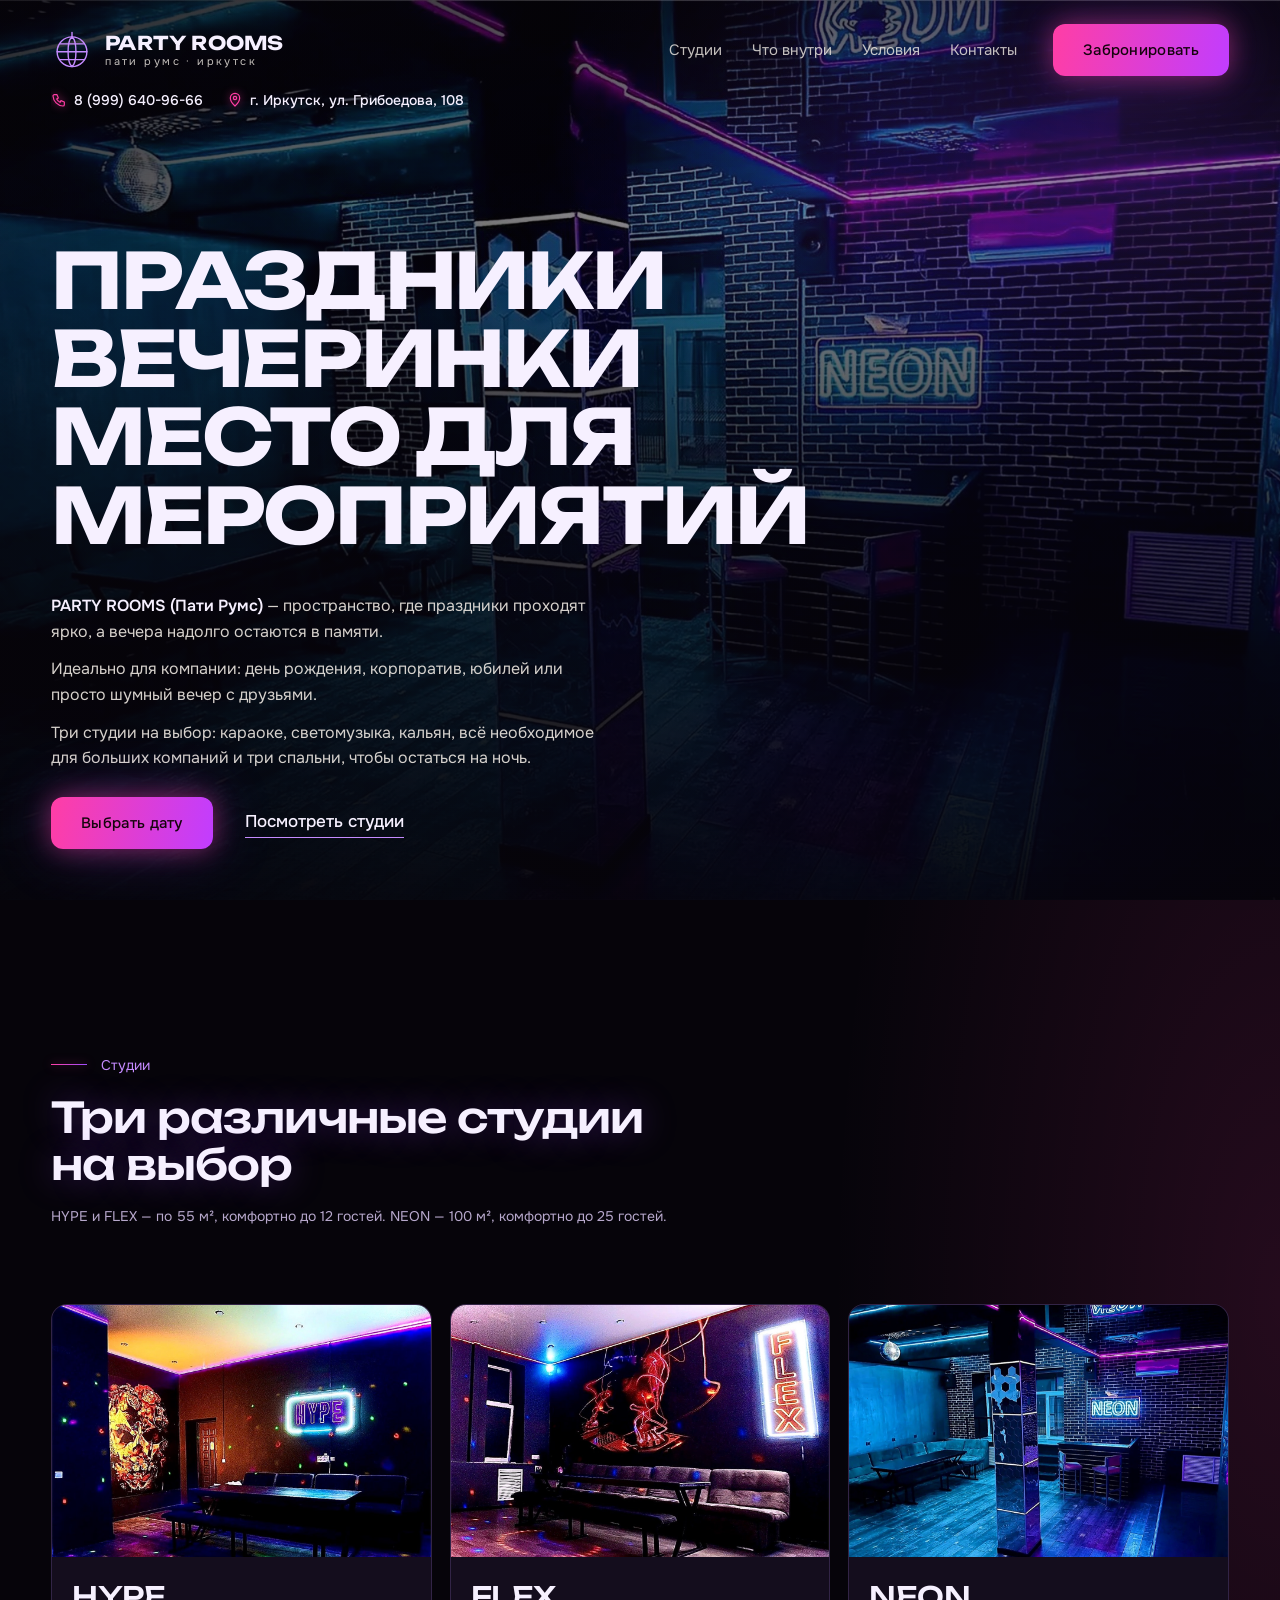
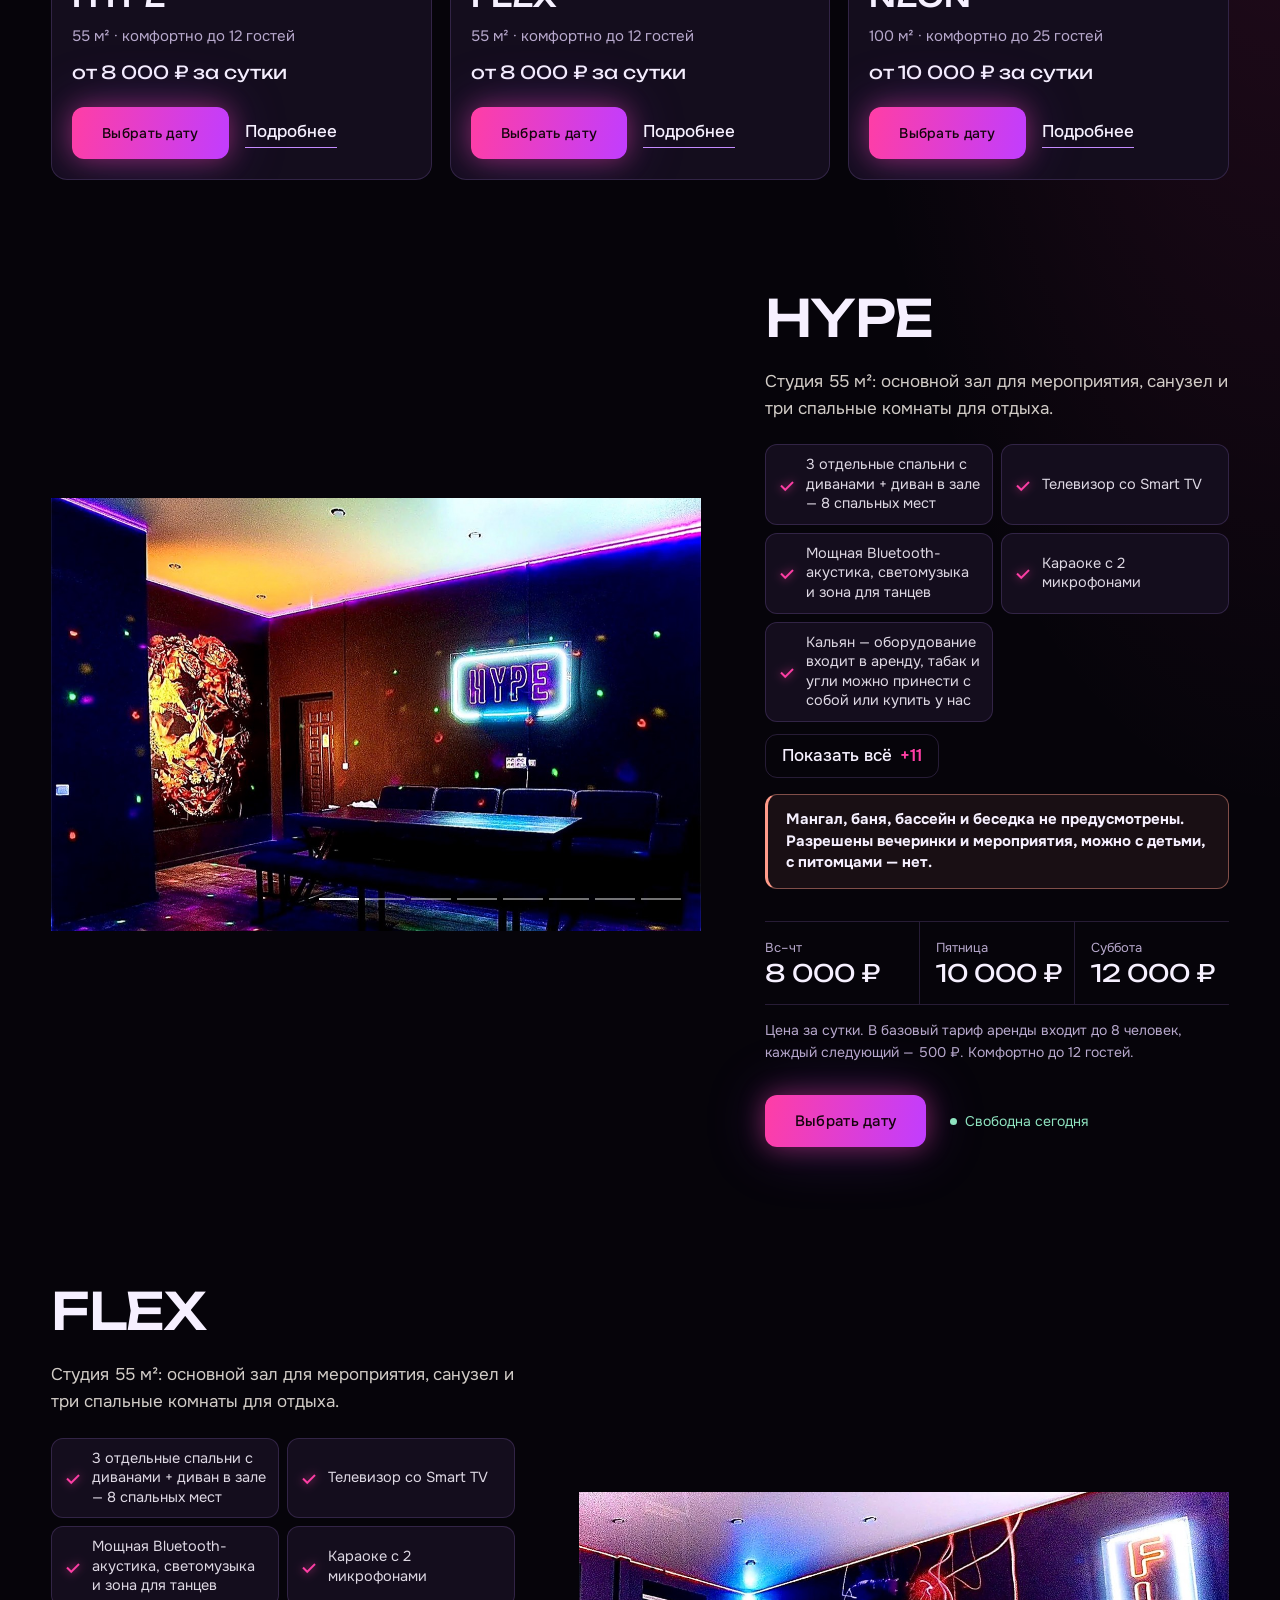
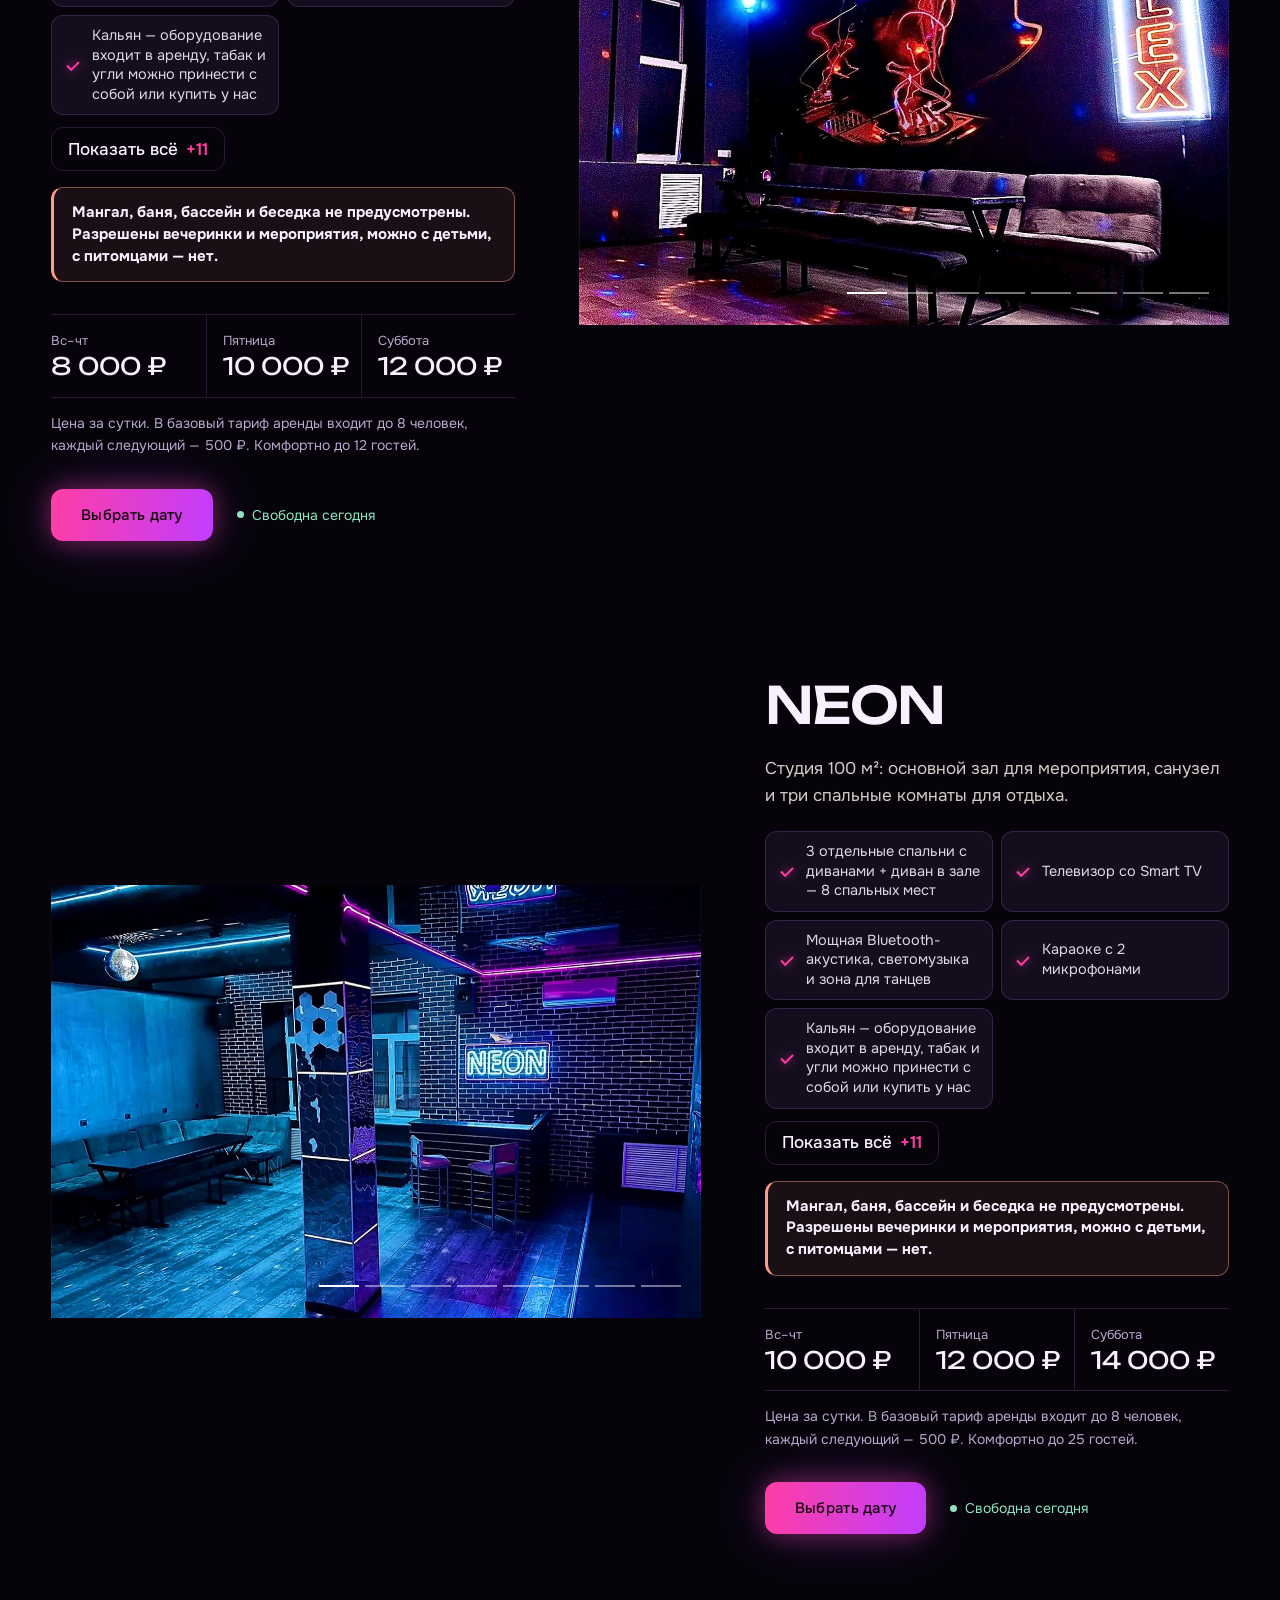
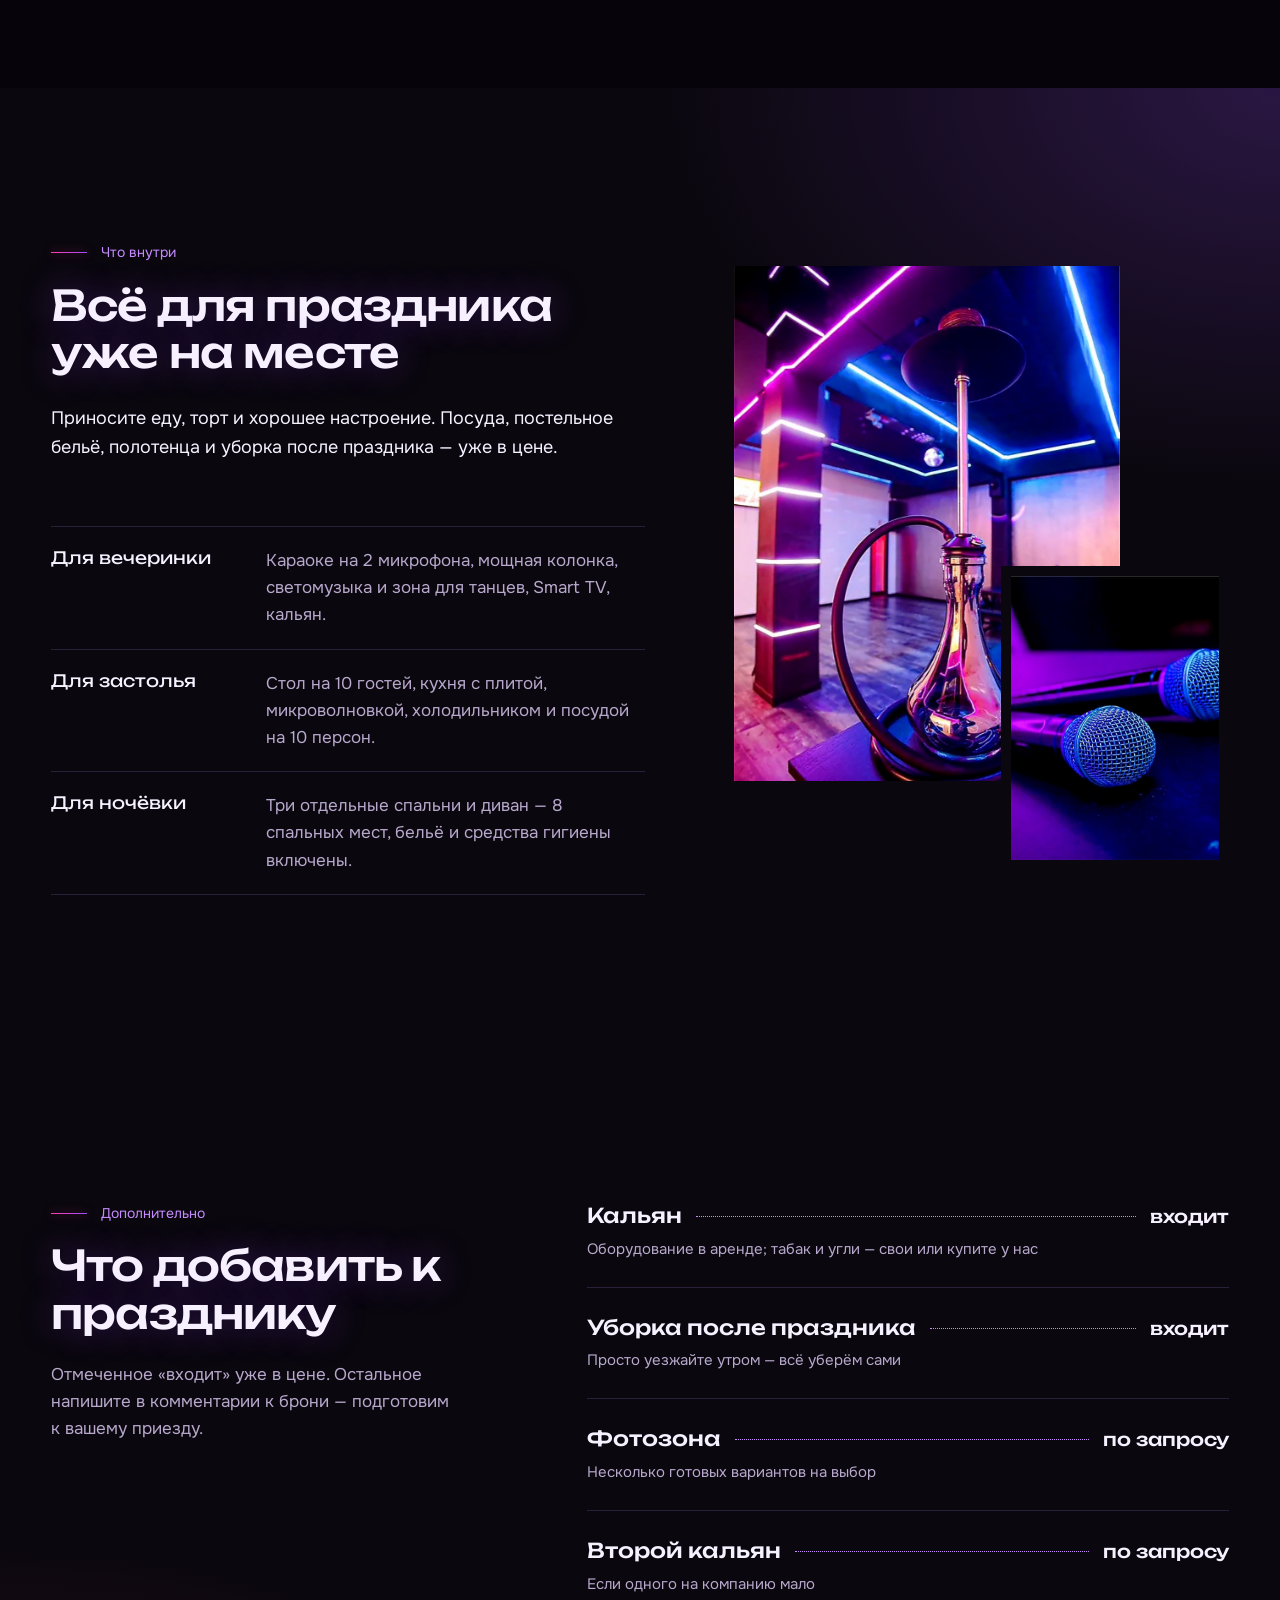
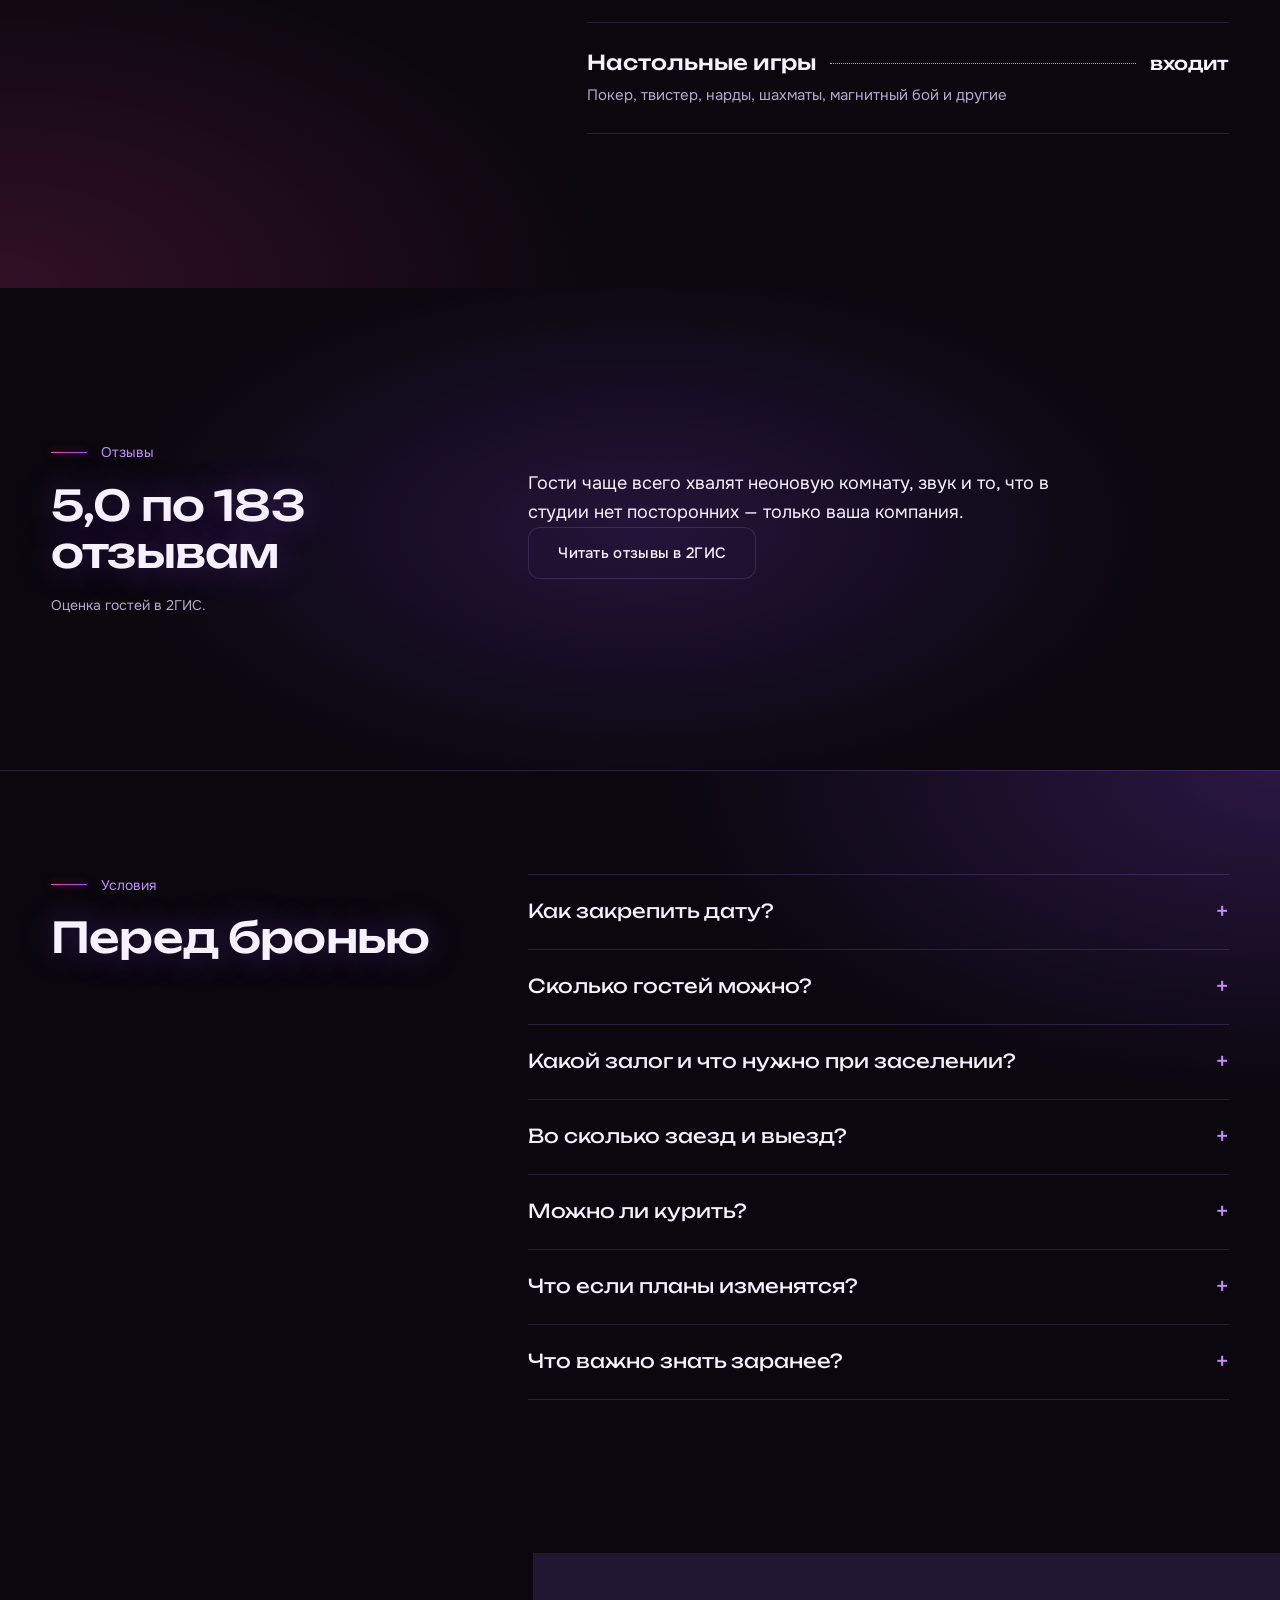
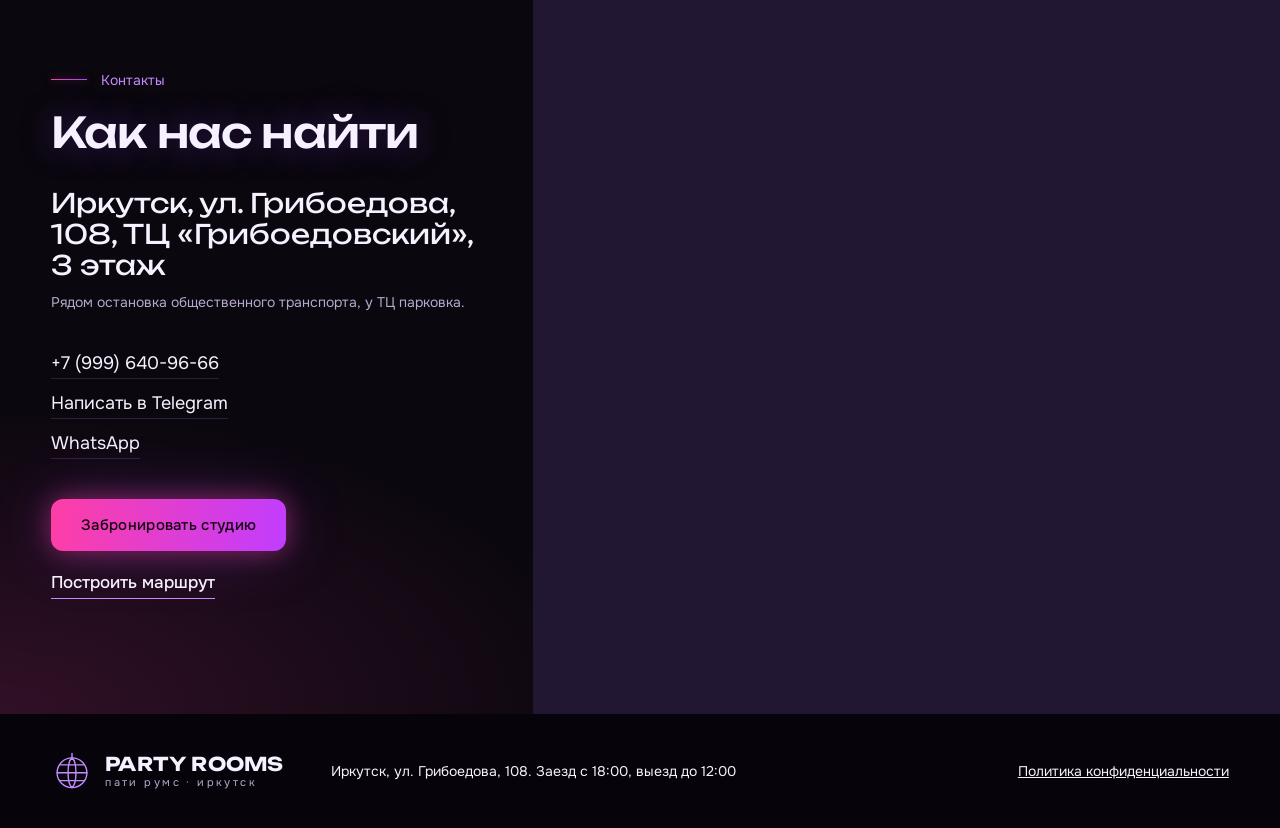
==== commit 1effbeb5: "Add files via upload" ====
--- a/index.html
+++ b/index.html
@@ -14,7 +14,7 @@
   <link rel="preconnect" href="https://fonts.gstatic.com" crossorigin>
   <link href="https://fonts.googleapis.com/css2?family=Unbounded:wght@500;700&family=Onest:wght@400;500;600&display=swap" rel="stylesheet">
   <link rel="preload" as="image" href="img/hero.jpg">
-  <link rel="stylesheet" href="style.css?v=mwvzav48">
+  <link rel="stylesheet" href="style.css?v=mwvznh87">
 </head>
 <body class="site">
   <a class="skip" href="#halls">К выбору студии</a>
@@ -266,8 +266,8 @@
     </section>
   </div>
 
-  <script src="config.js?v=mwvzav48"></script>
-  <script src="site-data.js?v=mwvzav48"></script>
-  <script src="app.js?v=mwvzav48"></script>
+  <script src="config.js?v=mwvznh87"></script>
+  <script src="site-data.js?v=mwvznh87"></script>
+  <script src="app.js?v=mwvznh87"></script>
 </body>
 </html>
--- a/style.css
+++ b/style.css
@@ -546,3 +546,10 @@
 /* ---------- Доплата за гостей — отдельными строками ---------- */
 #guests-hint .extra { display: block; margin-top: 6px; color: var(--accent); font-weight: 600; }
 #guests-hint .extra + .extra { margin-top: 2px; }
+
+/* Подзаголовок «Дополнительные услуги» внутри раскрытого списка — во всю ширину, без рамки */
+.bath-features li.feat-sub { grid-column: 1 / -1; min-height: 0; padding: 14px 0 2px; border: 0; background: none; font-family: var(--font-display); font-size: 15px; color: var(--brass); }
+.bath-features li.feat-sub::before { display: none; }
+.bath-features li.extra-li::before { width: 6px; height: 6px; margin-top: -3px; border: 0; border-radius: 50%; background: var(--brass); transform: none; }
+/* Важное предупреждение (мангал, баня…) — отдельно, жирно, всегда на виду */
+.bath-warn { margin-top: 16px; padding: 14px 16px 14px 18px; border-radius: 12px; border: 1px solid rgba(255, 155, 138, .45); border-left: 3px solid var(--warn); background: rgba(255, 155, 138, .08); font-weight: 700; font-size: 15px; line-height: 1.45; color: var(--fg); }
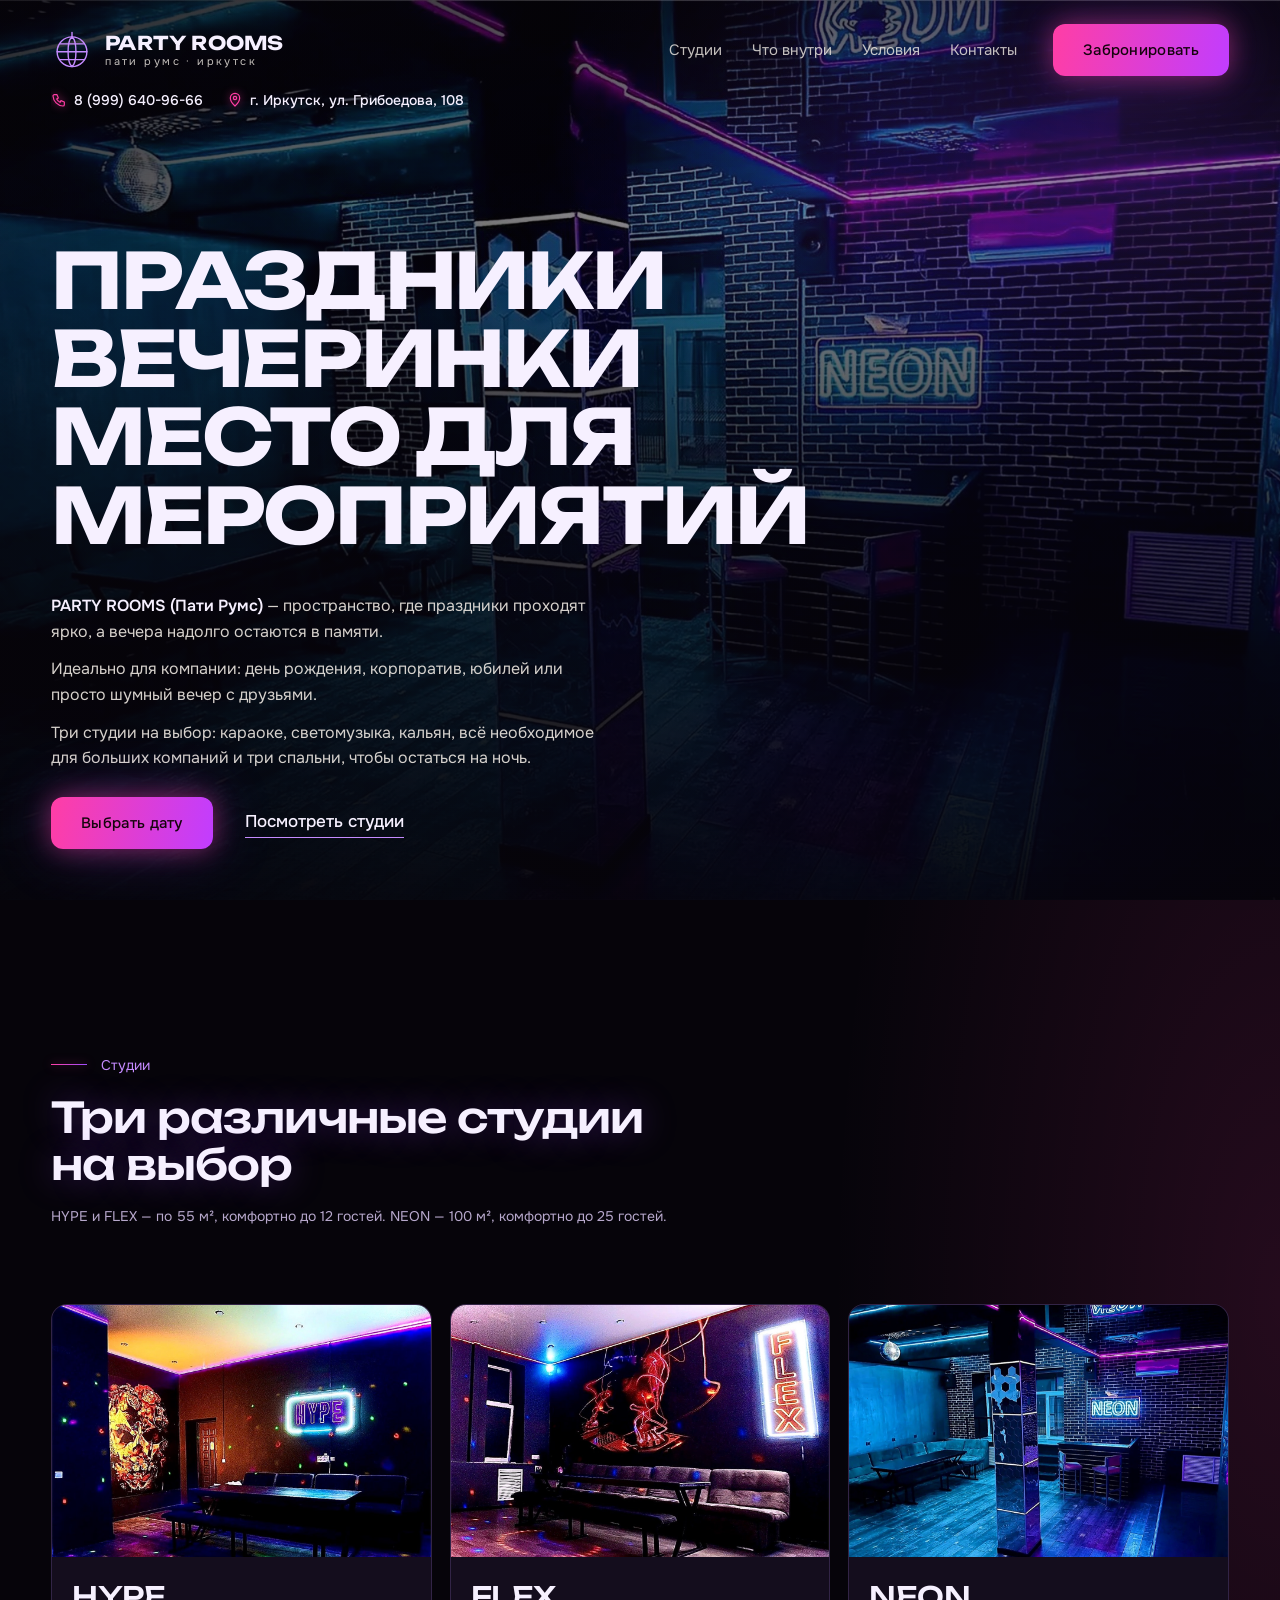
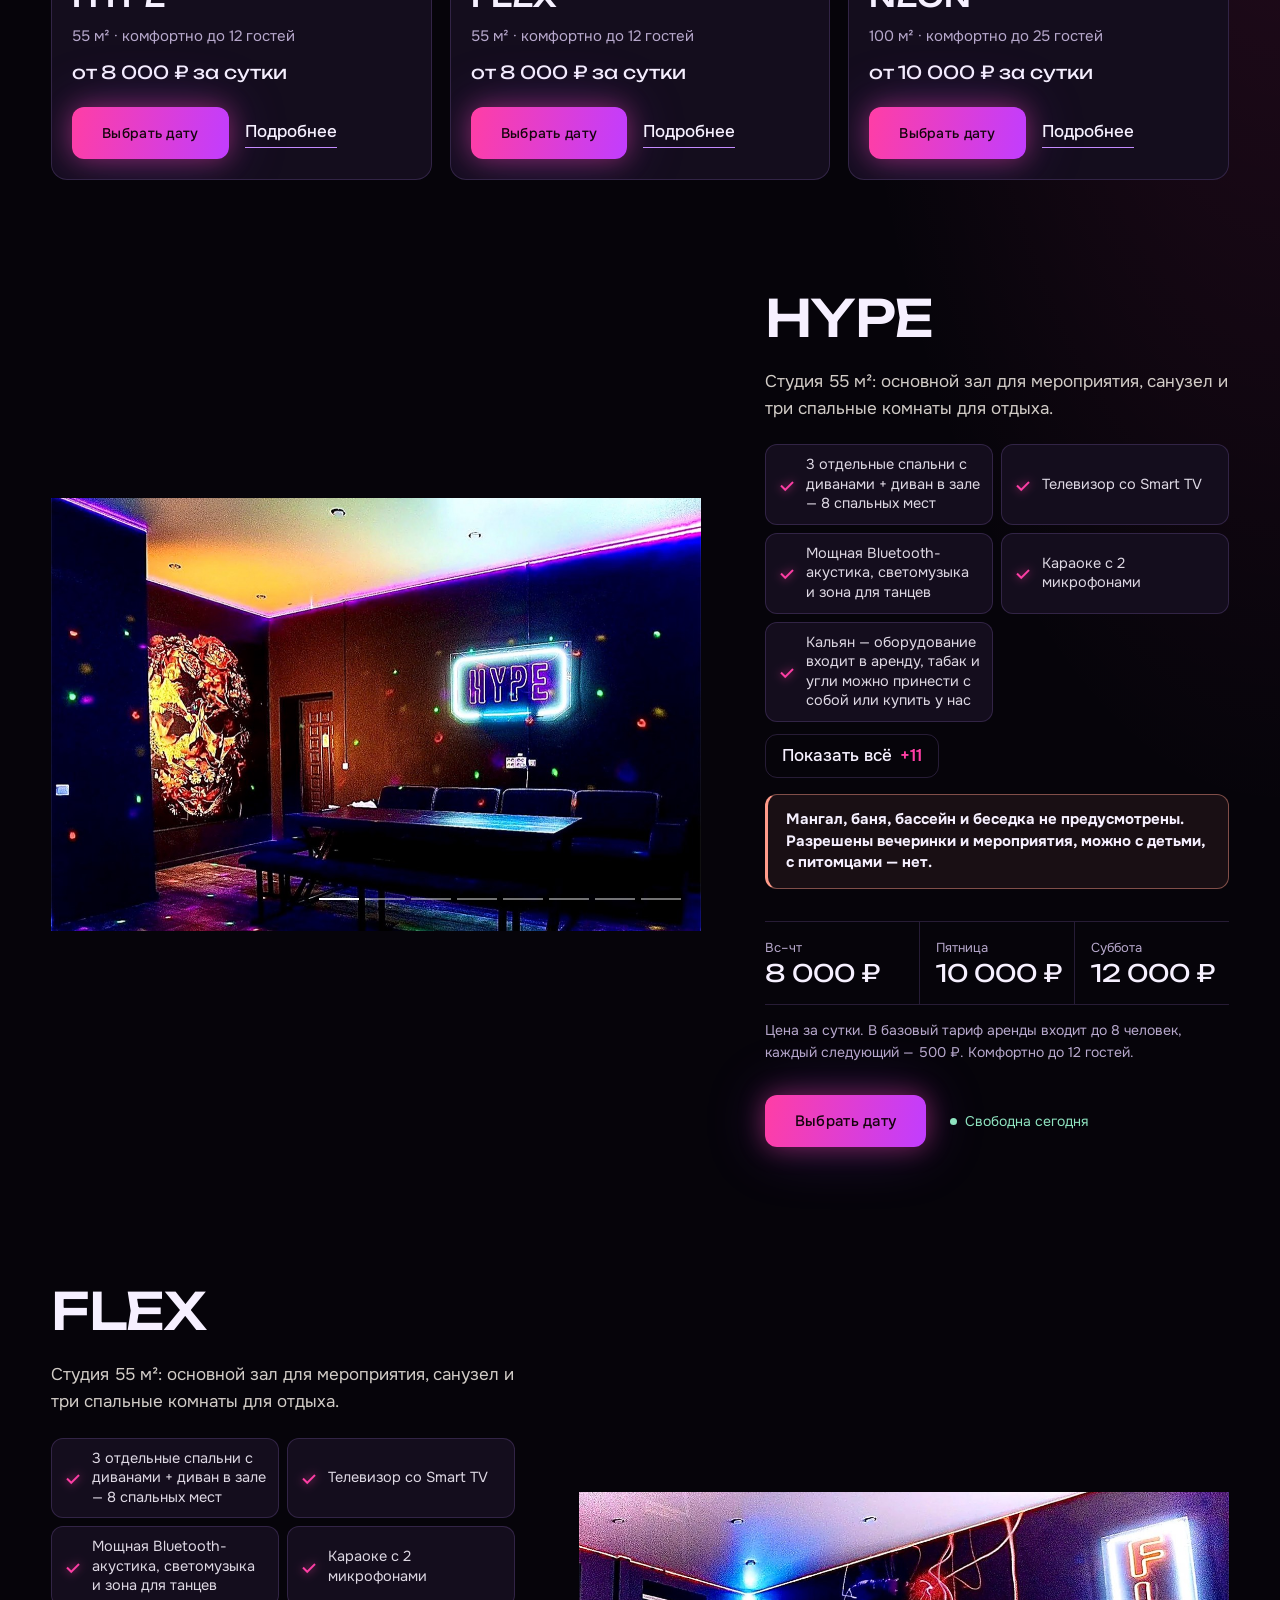
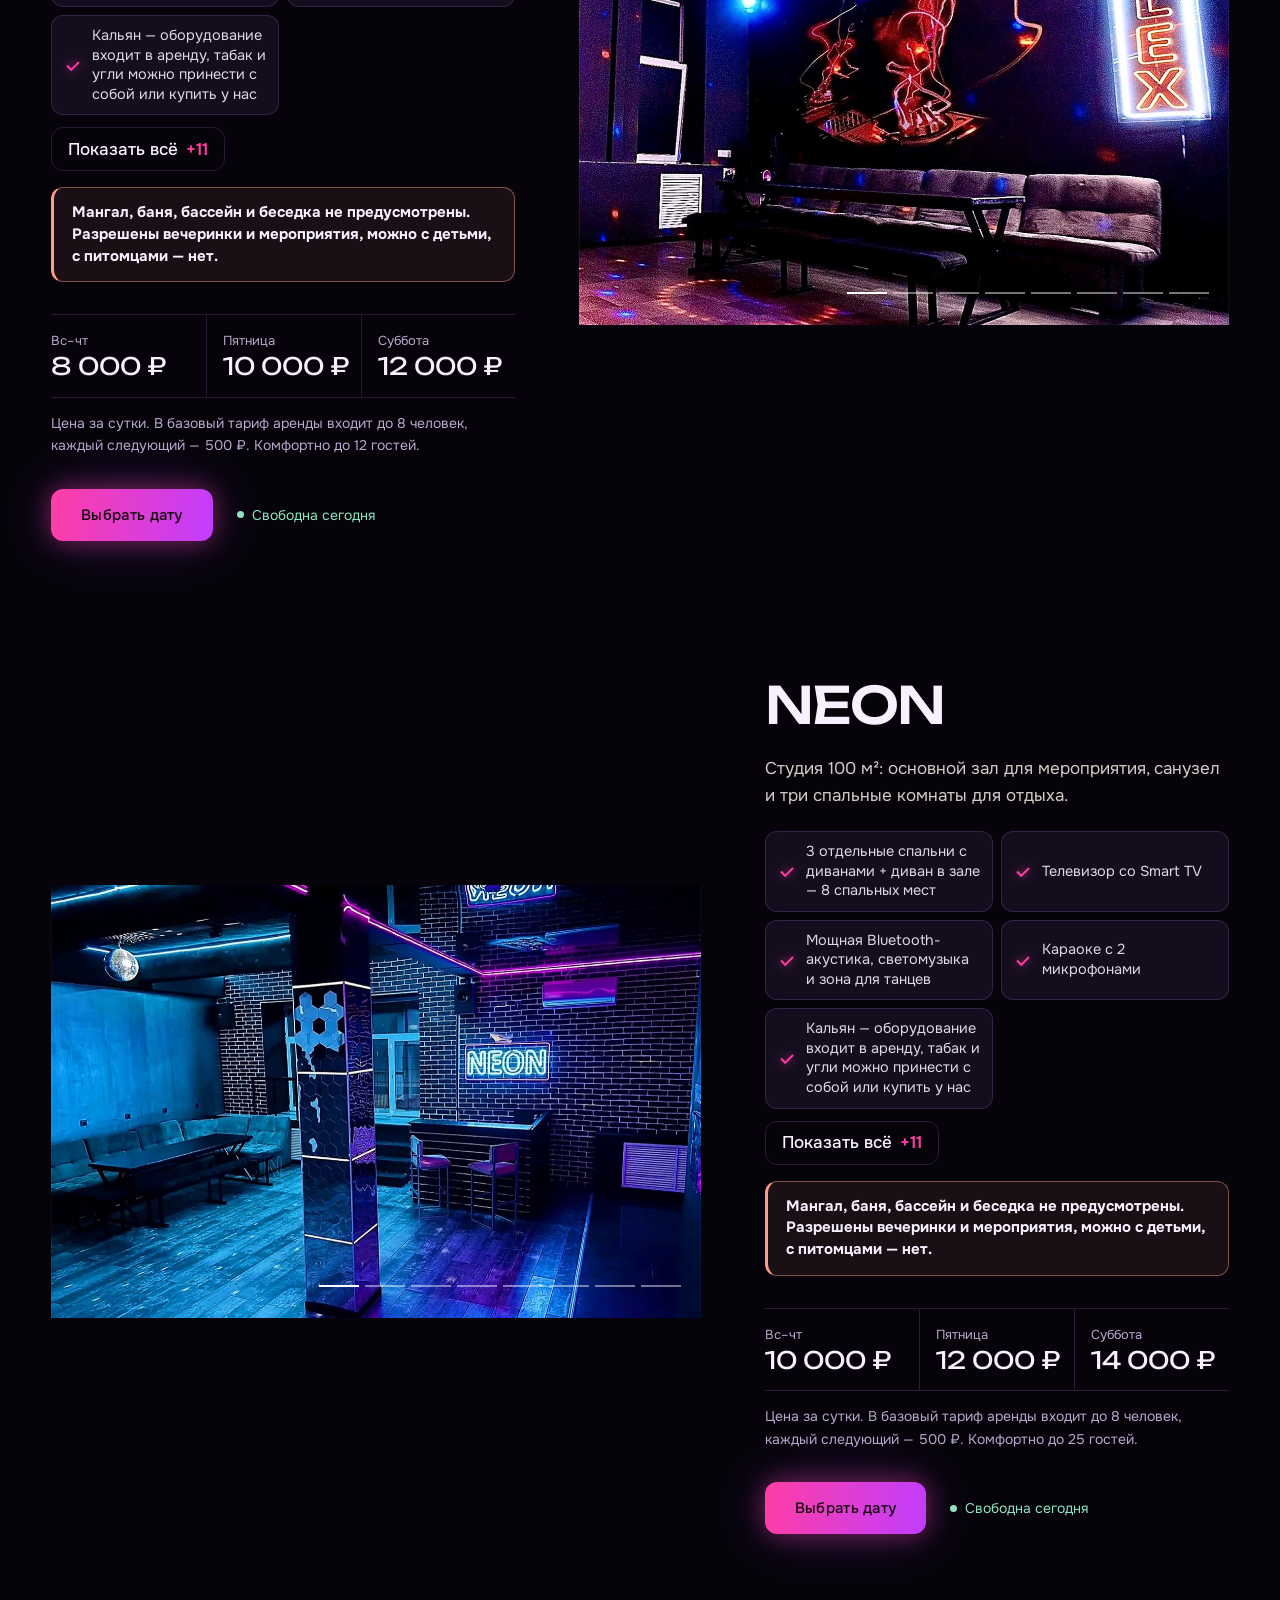
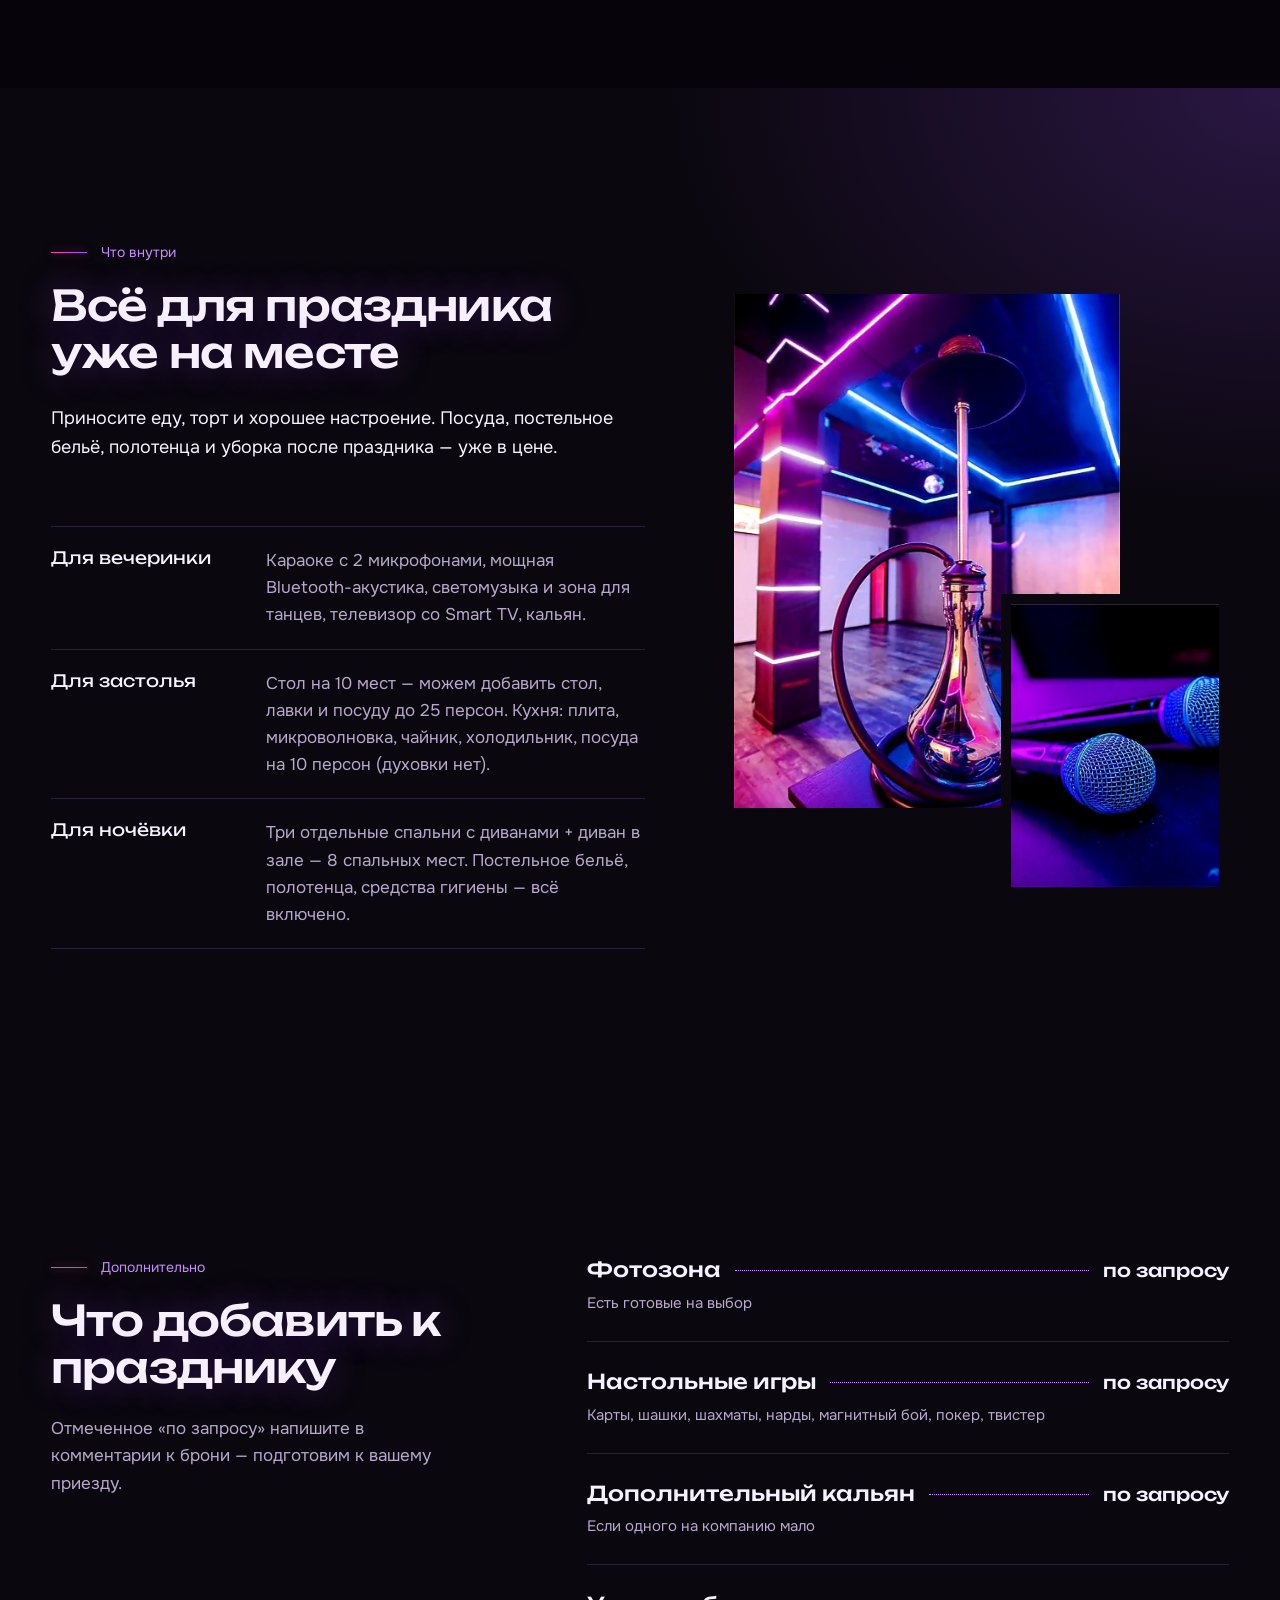
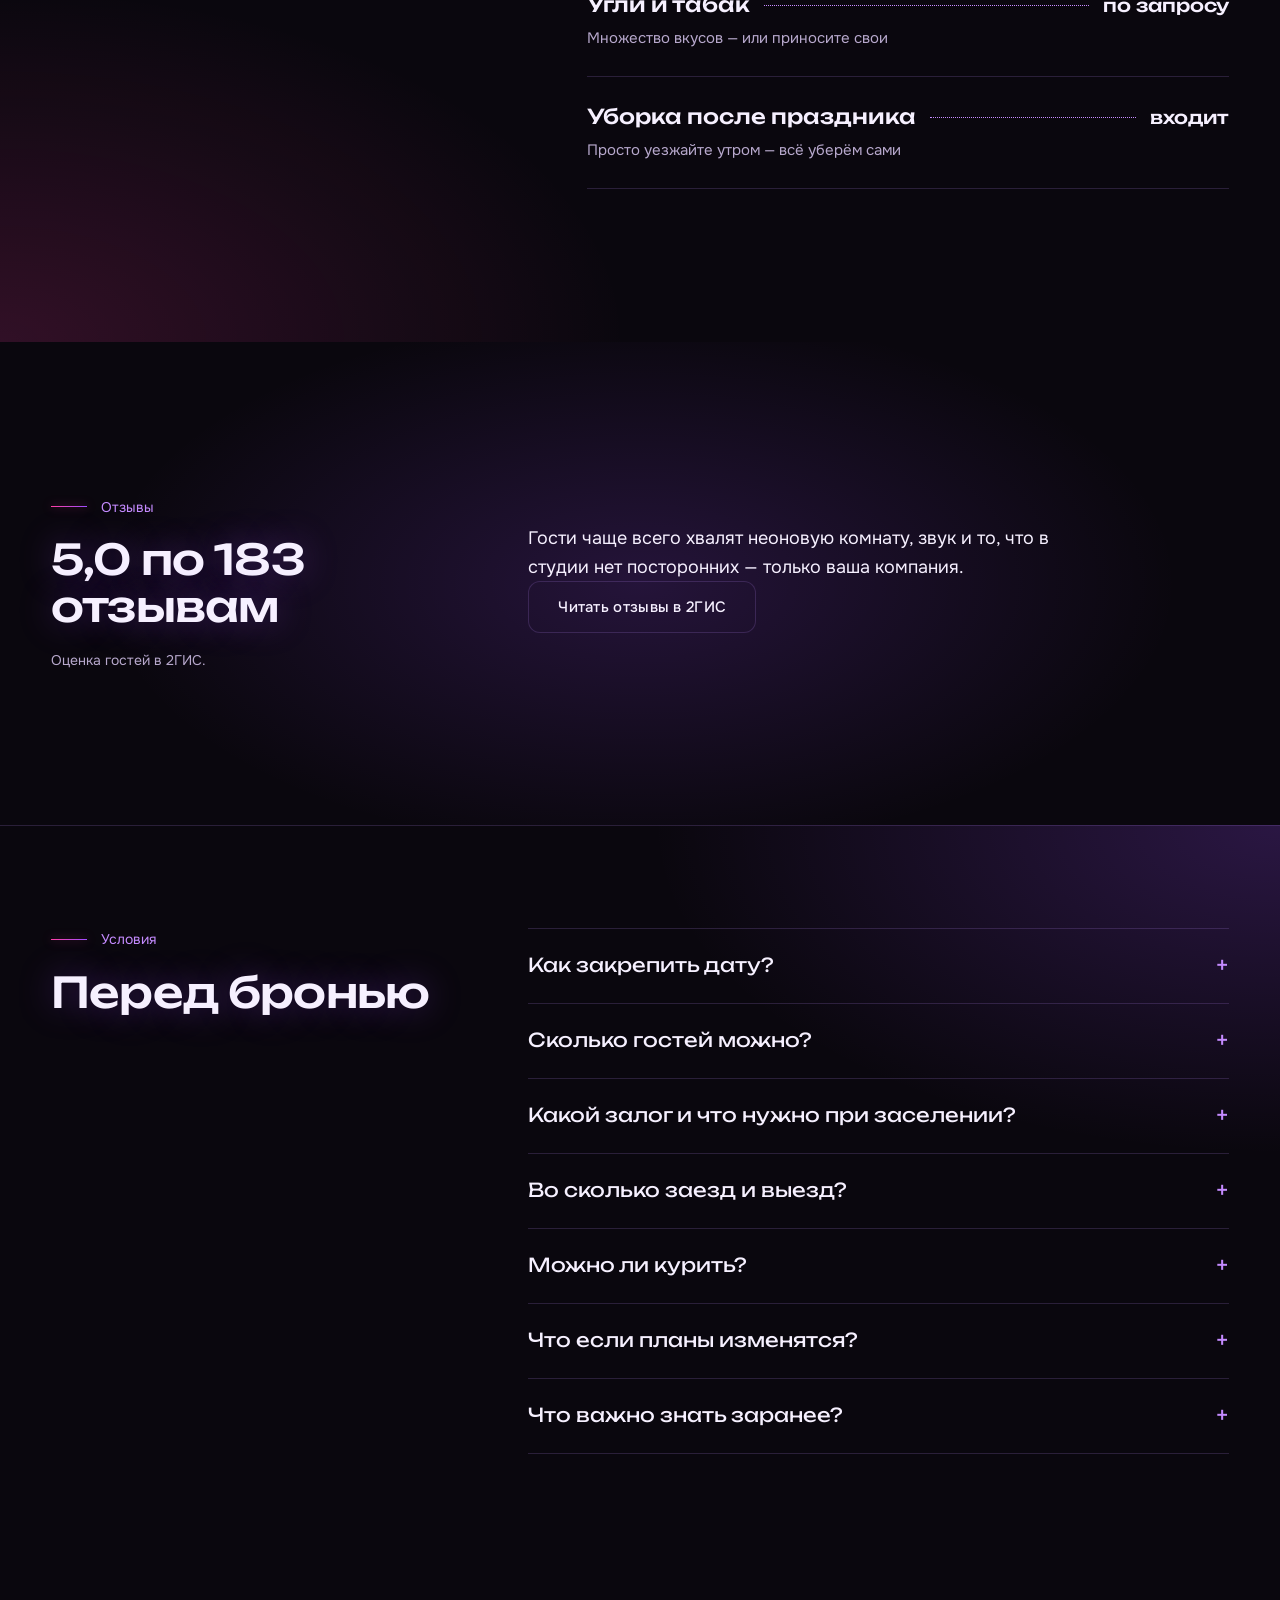
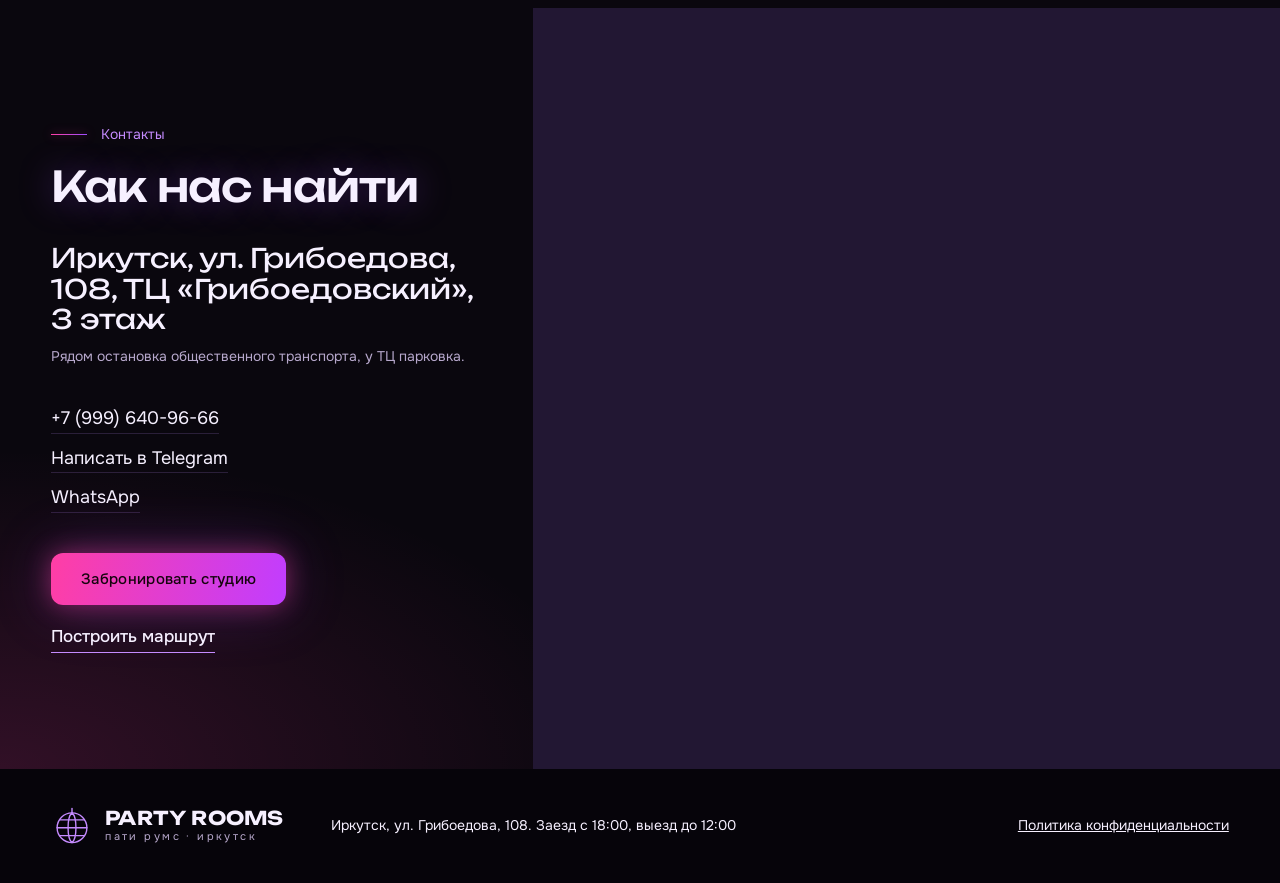
==== commit 7b512d95: "Add files via upload" ====
--- a/index.html
+++ b/index.html
@@ -14,7 +14,7 @@
   <link rel="preconnect" href="https://fonts.gstatic.com" crossorigin>
   <link href="https://fonts.googleapis.com/css2?family=Unbounded:wght@500;700&family=Onest:wght@400;500;600&display=swap" rel="stylesheet">
   <link rel="preload" as="image" href="img/hero.jpg">
-  <link rel="stylesheet" href="style.css?v=mwvznh87">
+  <link rel="stylesheet" href="style.css?v=mww039ep">
 </head>
 <body class="site">
   <a class="skip" href="#halls">К выбору студии</a>
@@ -89,9 +89,9 @@
           <h2 id="about-title">Всё для праздника уже на месте</h2>
           <p class="about-lead">Приносите еду, торт и хорошее настроение. Посуда, постельное бельё, полотенца и уборка после праздника — уже в цене.</p>
           <dl class="about-points">
-            <div><dt>Для вечеринки</dt><dd>Караоке на 2 микрофона, мощная колонка, светомузыка и зона для танцев, Smart TV, кальян.</dd></div>
-            <div><dt>Для застолья</dt><dd>Стол на 10 гостей, кухня с плитой, микроволновкой, холодильником и посудой на 10 персон.</dd></div>
-            <div><dt>Для ночёвки</dt><dd>Три отдельные спальни и диван — 8 спальных мест, бельё и средства гигиены включены.</dd></div>
+            <div><dt>Для вечеринки</dt><dd>Караоке с 2 микрофонами, мощная Bluetooth-акустика, светомузыка и зона для танцев, телевизор со Smart TV, кальян.</dd></div>
+            <div><dt>Для застолья</dt><dd>Стол на 10 мест — можем добавить стол, лавки и посуду до 25 персон. Кухня: плита, микроволновка, чайник, холодильник, посуда на 10 персон (духовки нет).</dd></div>
+            <div><dt>Для ночёвки</dt><dd>Три отдельные спальни с диванами + диван в зале — 8 спальных мест. Постельное бельё, полотенца, средства гигиены — всё включено.</dd></div>
           </dl>
         </div>
         <figure class="about-photos">
@@ -107,14 +107,14 @@
         <div class="rituals-head">
           <p class="kicker">Дополнительно</p>
           <h2 id="extras-title">Что добавить к празднику</h2>
-          <p>Отмеченное «входит» уже в цене. Остальное напишите в комментарии к брони — подготовим к вашему приезду.</p>
+          <p>Отмеченное «по запросу» напишите в комментарии к брони — подготовим к вашему приезду.</p>
         </div>
         <ul class="menu">
-          <li><div class="menu-row"><h3>Кальян</h3><span class="dots" aria-hidden="true"></span><b>входит</b></div><p>Оборудование в аренде; табак и угли — свои или купите у нас</p></li>
+          <li><div class="menu-row"><h3>Фотозона</h3><span class="dots" aria-hidden="true"></span><b>по запросу</b></div><p>Есть готовые на выбор</p></li>
+          <li><div class="menu-row"><h3>Настольные игры</h3><span class="dots" aria-hidden="true"></span><b>по запросу</b></div><p>Карты, шашки, шахматы, нарды, магнитный бой, покер, твистер</p></li>
+          <li><div class="menu-row"><h3>Дополнительный кальян</h3><span class="dots" aria-hidden="true"></span><b>по запросу</b></div><p>Если одного на компанию мало</p></li>
+          <li><div class="menu-row"><h3>Угли и табак</h3><span class="dots" aria-hidden="true"></span><b>по запросу</b></div><p>Множество вкусов — или приносите свои</p></li>
           <li><div class="menu-row"><h3>Уборка после праздника</h3><span class="dots" aria-hidden="true"></span><b>входит</b></div><p>Просто уезжайте утром — всё уберём сами</p></li>
-          <li><div class="menu-row"><h3>Фотозона</h3><span class="dots" aria-hidden="true"></span><b>по запросу</b></div><p>Несколько готовых вариантов на выбор</p></li>
-          <li><div class="menu-row"><h3>Второй кальян</h3><span class="dots" aria-hidden="true"></span><b>по запросу</b></div><p>Если одного на компанию мало</p></li>
-          <li><div class="menu-row"><h3>Настольные игры</h3><span class="dots" aria-hidden="true"></span><b>входит</b></div><p>Покер, твистер, нарды, шахматы, магнитный бой и другие</p></li>
         </ul>
       </div>
     </section>
@@ -148,7 +148,7 @@
           <details><summary>Во сколько заезд и выезд?</summary><p>Заезд с 18:00, выезд до 12:00 следующего дня. Сдвинуть время можно по договорённости.</p></details>
           <details><summary>Можно ли курить?</summary><p>В студии — только кальян. Для сигарет есть отдельная зона для курения на этаже. Окна закрыты, работает кондиционер.</p></details>
           <details><summary>Что если планы изменятся?</summary><p>При отмене брони менее чем за 7 дней предоплата не возвращается и дата не переносится. Раньше — договоримся.</p></details>
-          <details><summary>Что важно знать заранее?</summary><p>Студии находятся в ТЦ «Грибоедовский» на 3 этаже. Санузел в каждой студии, душа нет. Мангала, бани и бассейна нет.</p></details>
+          <details><summary>Что важно знать заранее?</summary><p>Студии находятся в ТЦ «Грибоедовский» на 3 этаже. Санузел в каждой студии, душа нет. Мангал, баня, бассейн и беседка не предусмотрены.</p></details>
         </div>
       </div>
     </section>
@@ -266,8 +266,8 @@
     </section>
   </div>
 
-  <script src="config.js?v=mwvznh87"></script>
-  <script src="site-data.js?v=mwvznh87"></script>
-  <script src="app.js?v=mwvznh87"></script>
+  <script src="config.js?v=mww039ep"></script>
+  <script src="site-data.js?v=mww039ep"></script>
+  <script src="app.js?v=mww039ep"></script>
 </body>
 </html>
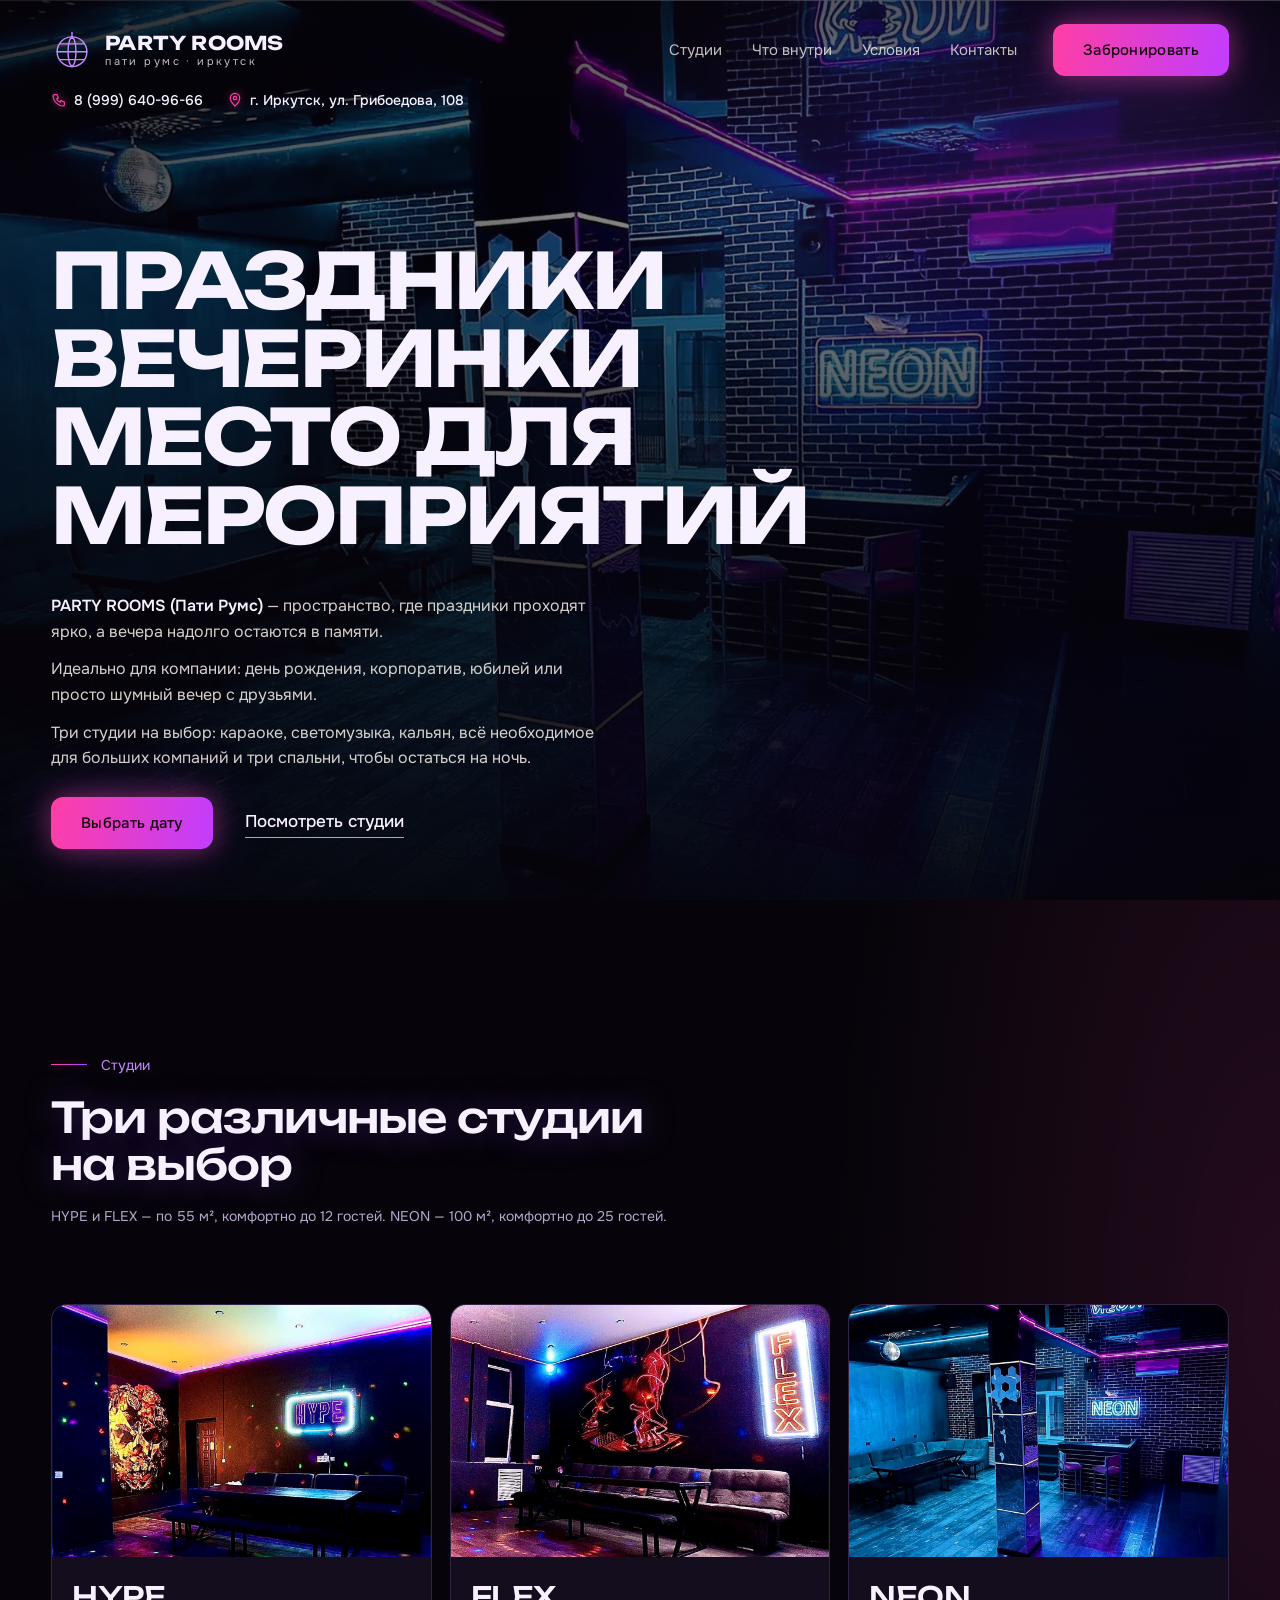
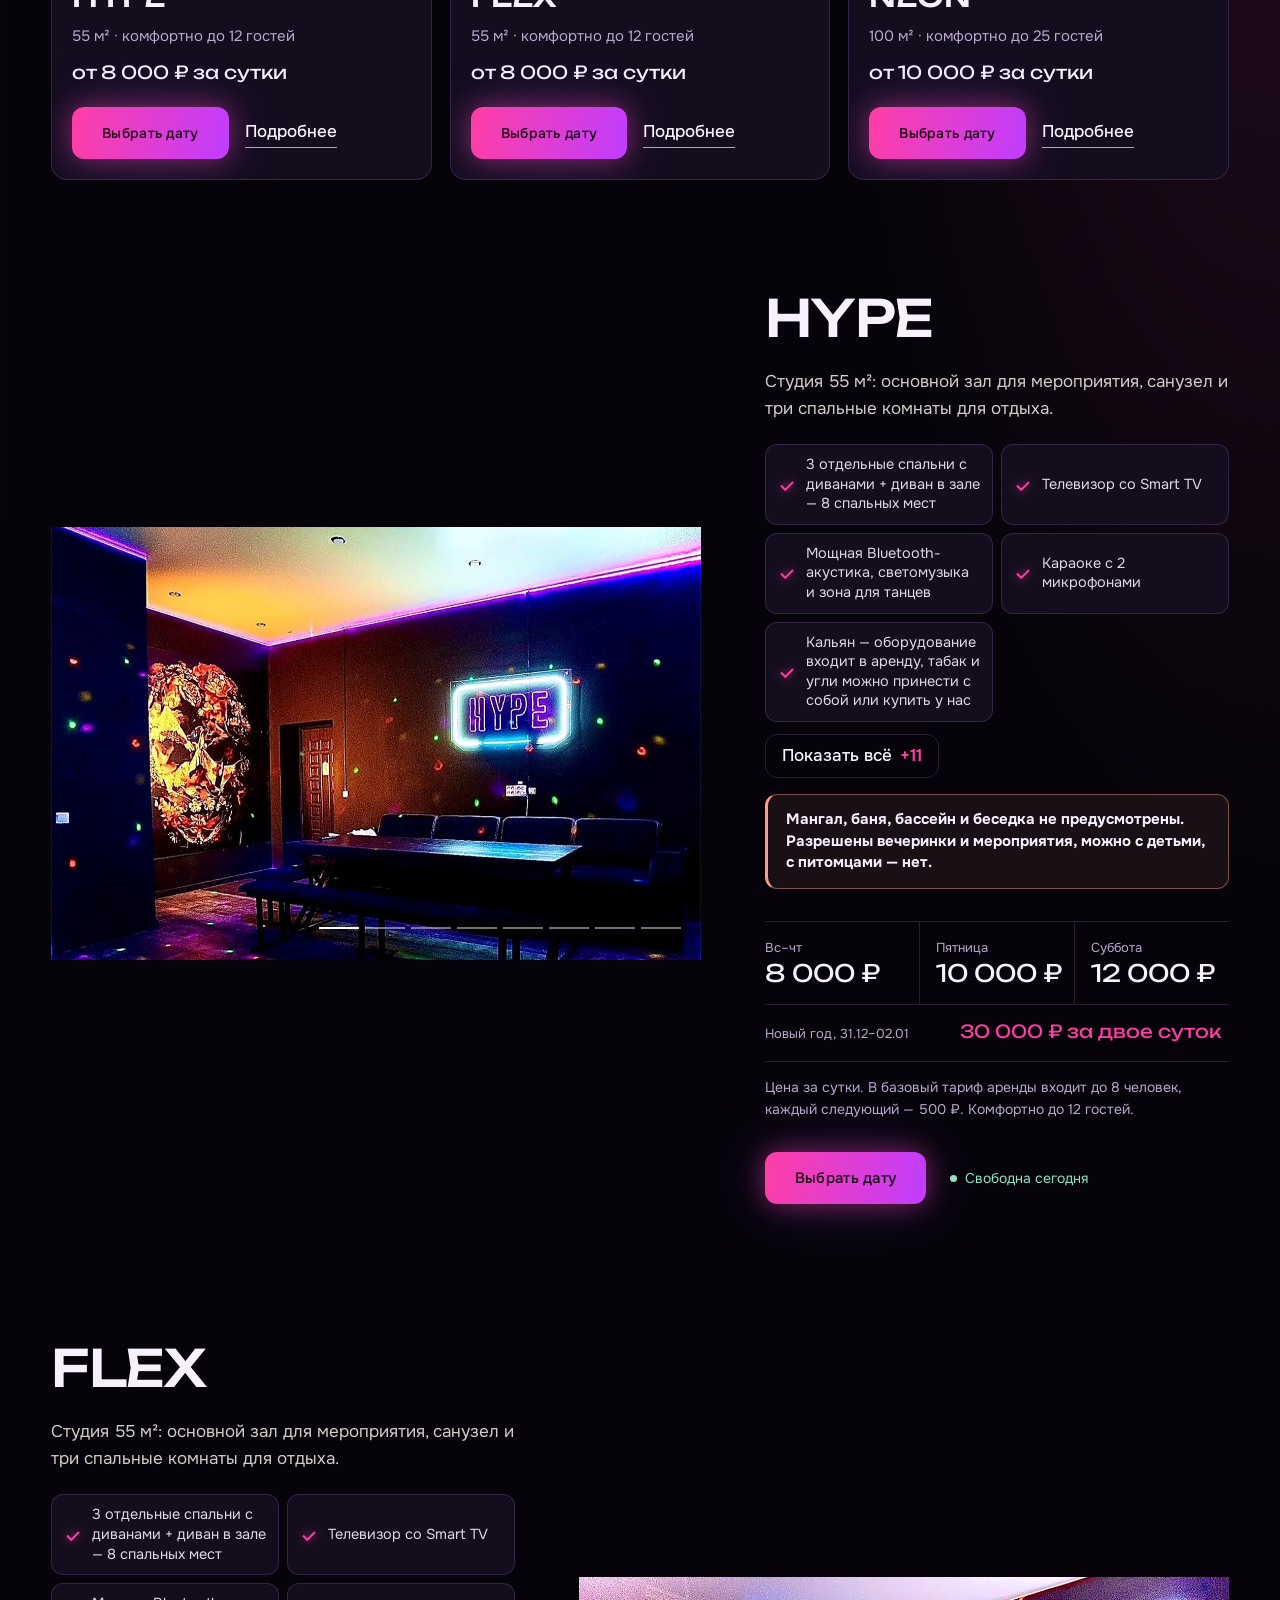
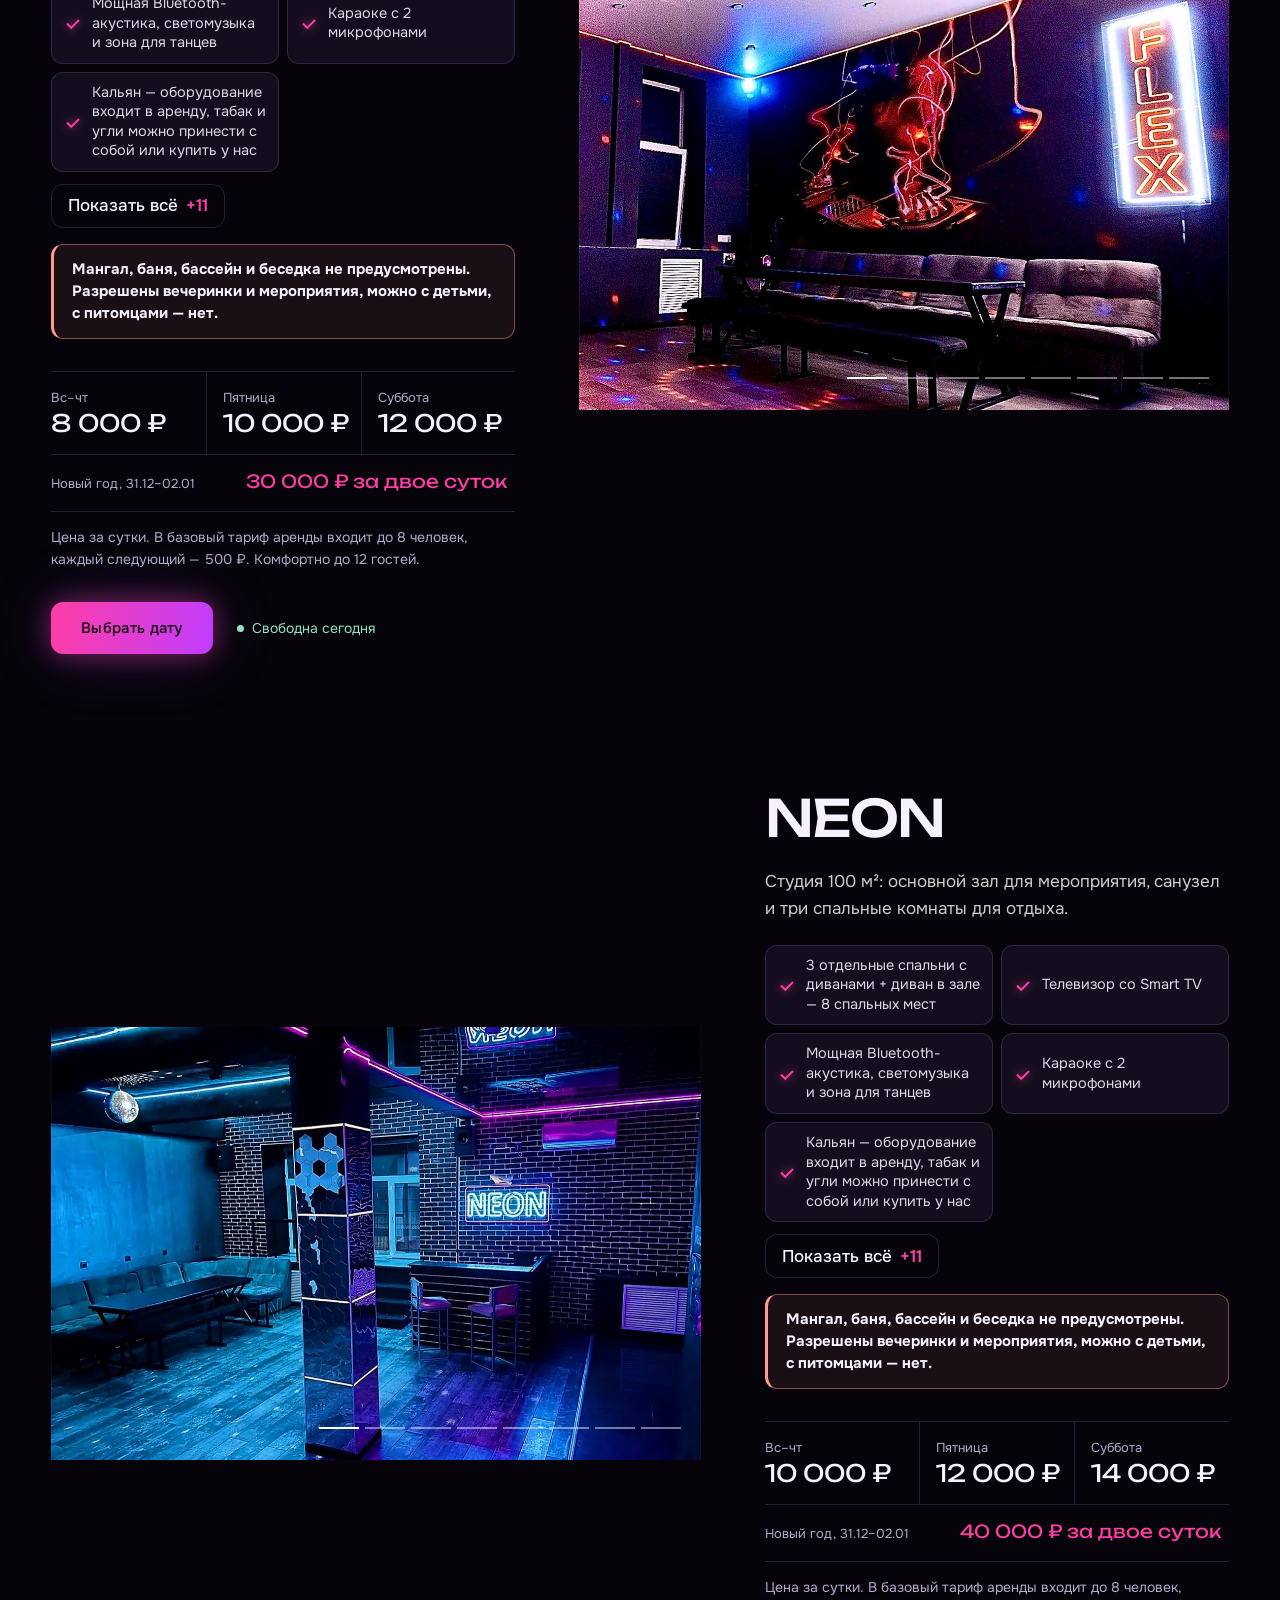
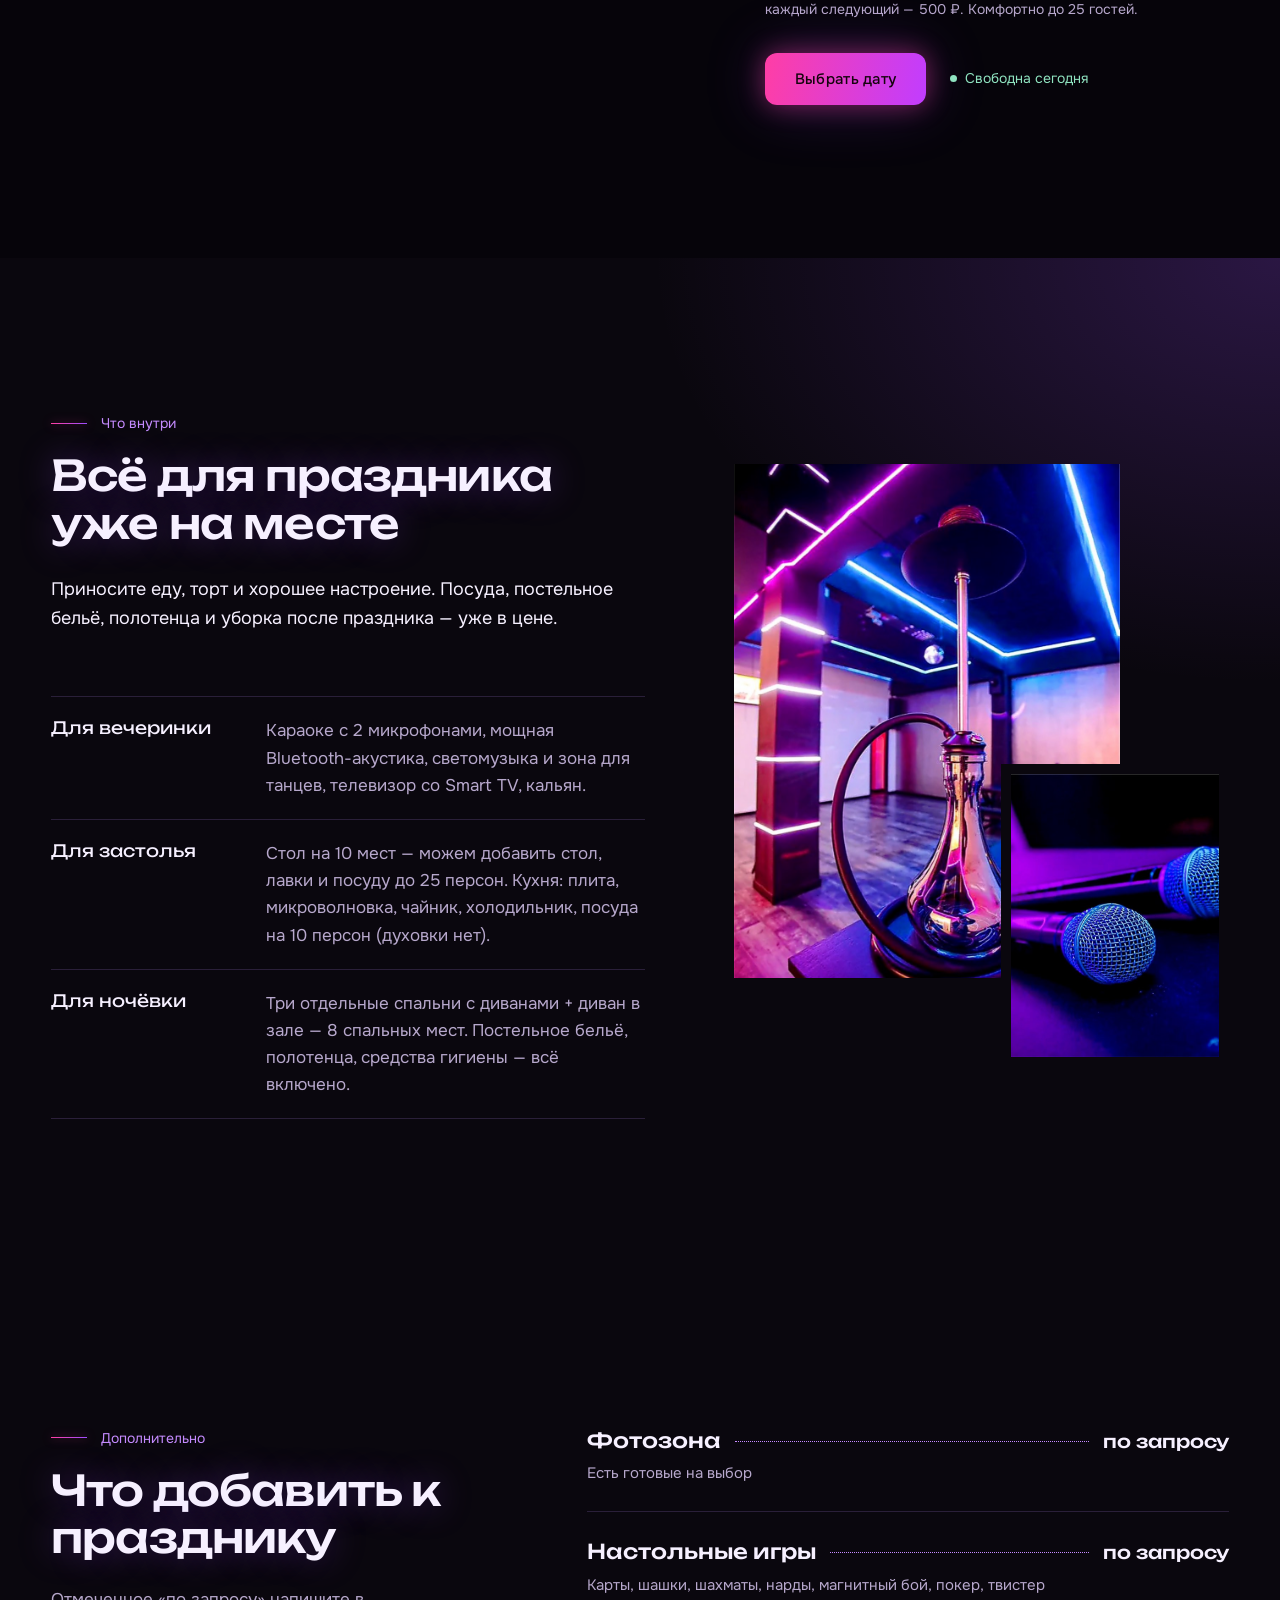
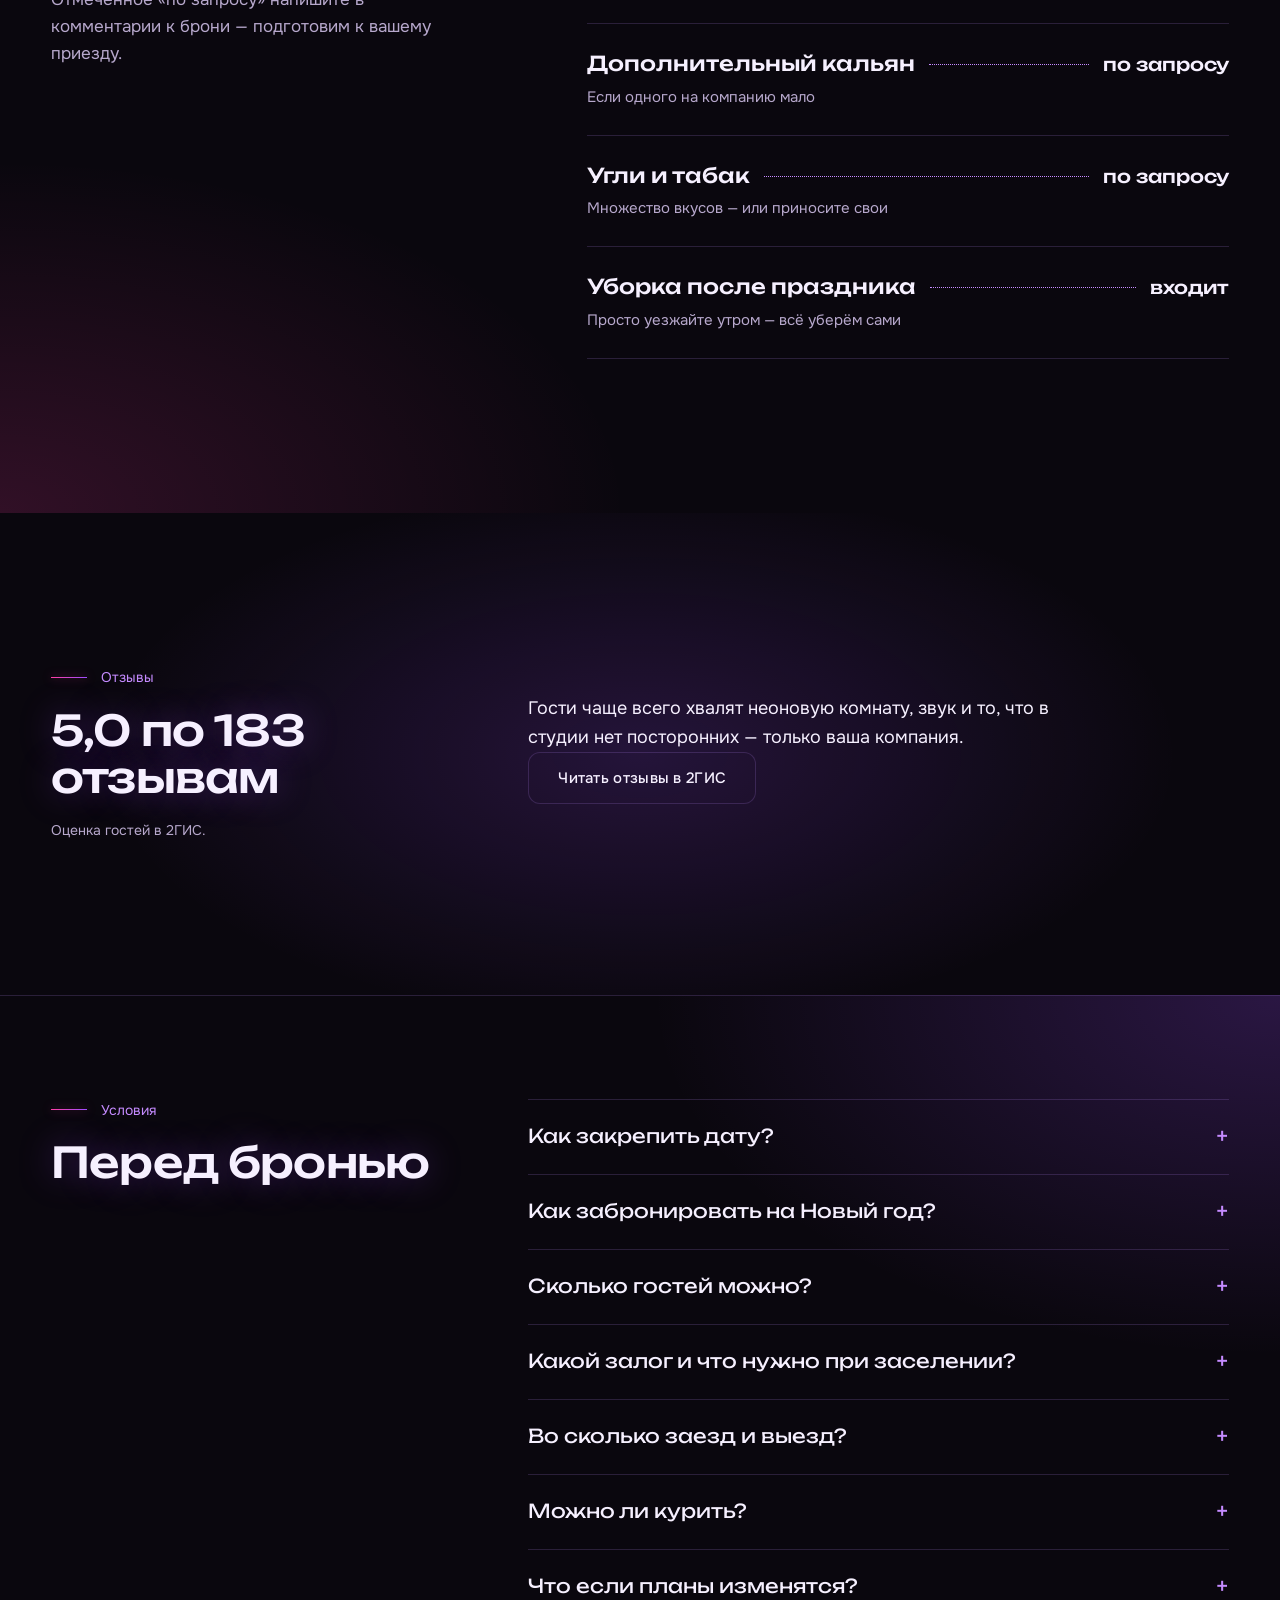
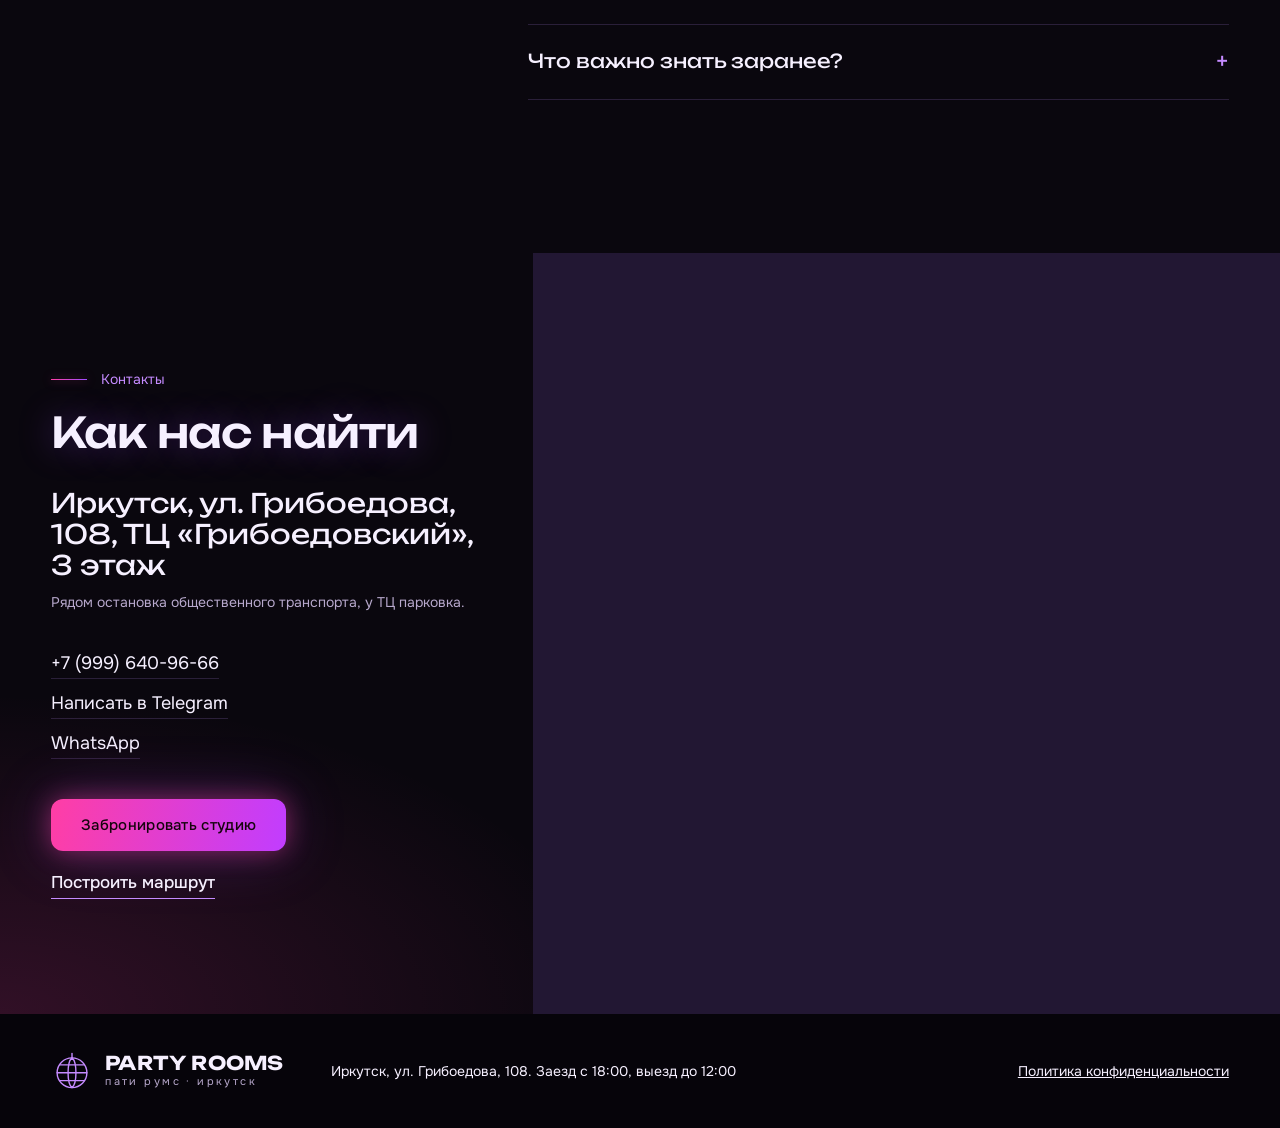
==== commit 4c5d3395: "Add files via upload" ====
--- a/index.html
+++ b/index.html
@@ -8,13 +8,15 @@
   <meta name="theme-color" content="#120d1a">
   <meta property="og:title" content="Party Rooms — праздник с ночёвкой в Иркутске">
   <meta property="og:description" content="Три студии с караоке, светомузыкой и спальнями. Бронь онлайн по суткам.">
-  <meta property="og:image" content="img/hero.jpg">
+  <meta property="og:image" content="https://dzyn-web.github.io/party-rooms/img/hero.jpg">
+  <meta property="og:url" content="https://dzyn-web.github.io/party-rooms/">
+  <link rel="canonical" href="https://dzyn-web.github.io/party-rooms/">
   <link rel="icon" href="favicon.svg" type="image/svg+xml">
   <link rel="preconnect" href="https://fonts.googleapis.com">
   <link rel="preconnect" href="https://fonts.gstatic.com" crossorigin>
   <link href="https://fonts.googleapis.com/css2?family=Unbounded:wght@500;700&family=Onest:wght@400;500;600&display=swap" rel="stylesheet">
   <link rel="preload" as="image" href="img/hero.jpg">
-  <link rel="stylesheet" href="style.css?v=mww039ep">
+  <link rel="stylesheet" href="style.css?v=mwygw0kv">
 </head>
 <body class="site">
   <a class="skip" href="#halls">К выбору студии</a>
@@ -143,6 +145,7 @@
         </div>
         <div class="faq-list">
           <details><summary>Как закрепить дату?</summary><p>После брони на сайте внесите предоплату 3 000 ₽ — реквизиты появятся сразу. Администратор подтвердит бронь. Без предоплаты бронь снимается.</p></details>
+          <details><summary>Как забронировать на Новый год?</summary><p>Новогоднюю ночь сдаём только на двое суток: заезд 31 декабря в 18:00, выезд 2 января в 12:00. <span data-ny-prices>HYPE и FLEX — 30 000 ₽, NEON — 40 000 ₽</span> за двое суток. Чтобы закрепить дату, нужна предоплата 50% от суммы — так мы уверены, что бронь не отменится в последний момент.</p></details>
           <details><summary>Сколько гостей можно?</summary><p>В тариф входит до 8 гостей. За каждого дополнительного гостя — доплата, она сразу видна в сумме при брони. Можно с детьми, с питомцами — нет.</p></details>
           <details><summary>Какой залог и что нужно при заселении?</summary><p>Залог за сохранность — 5 000 ₽, возвращается при выезде, если всё в порядке. Договор оформляется на месте, понадобится паспорт. Бронирующему должно быть больше 18 лет.</p></details>
           <details><summary>Во сколько заезд и выезд?</summary><p>Заезд с 18:00, выезд до 12:00 следующего дня. Сдвинуть время можно по договорённости.</p></details>
@@ -266,8 +269,8 @@
     </section>
   </div>
 
-  <script src="config.js?v=mww039ep"></script>
-  <script src="site-data.js?v=mww039ep"></script>
-  <script src="app.js?v=mww039ep"></script>
+  <script src="config.js?v=mwygw0kv"></script>
+  <script src="site-data.js?v=mwygw0kv"></script>
+  <script src="app.js?v=mwygw0kv"></script>
 </body>
 </html>
--- a/style.css
+++ b/style.css
@@ -215,6 +215,8 @@
 .bath-prices > div { padding-right: 8px; }
 .bath-note { margin-top: 14px; font-size: 14px; color: var(--muted); max-width: 32em; }
 .bath-prices dt { font-size: 13px; color: var(--muted); }
+.bath-prices > .ny-price { grid-column: 1 / -1; display: flex; flex-wrap: wrap; align-items: baseline; justify-content: space-between; gap: 4px 16px; padding-left: 0; border-left: 0; border-top: 1px solid var(--line); }
+.bath-prices > .ny-price dd { font-size: 18px; color: var(--accent); white-space: normal; }
 .bath-prices dd { font-family: var(--font-display); font-size: 24px; line-height: 1.2; white-space: nowrap; }
 .bath-actions { display: flex; flex-wrap: wrap; align-items: center; gap: 14px 24px; margin-top: 32px; }
 .state { font-size: 14px; display: inline-flex; align-items: center; gap: 8px; }
@@ -351,7 +353,9 @@
 .consent input { width: 20px; height: 20px; flex-shrink: 0; accent-color: var(--accent); margin-top: 1px; }
 .summary { position: sticky; bottom: 0; margin: auto -28px 0; padding: 16px 28px calc(16px + env(safe-area-inset-bottom)); background: var(--bg); border-top: 1px solid var(--line); display: flex; justify-content: space-between; align-items: center; gap: 16px; }
 .book-form .field-block:last-of-type { padding-bottom: 24px; }
-.total { font-family: var(--font-display); font-size: 22px; line-height: 1.1; }
+.total { font-family: var(--font-display); font-size: 22px; line-height: 1.1; white-space: nowrap; }
+.summary > div { flex: 1; min-width: 0; }
+.summary #submit { flex-shrink: 0; }
 .error { color: var(--warn); padding: 0 0 20px; }
 .error:empty { display: none; }
 .done { padding: 40px 28px; text-align: center; }
@@ -471,7 +475,7 @@
 .hall-opt[aria-checked="true"] small { color: var(--fg); }
 
 /* ---------- Календарь: 7 дней в ряд, цена под числом ---------- */
-.cal-month + .cal-month { margin-top: 18px; }
+.cal-month + .cal-month, .cal-ny + .cal-month { margin-top: 18px; }
 .cal-title { font-family: var(--font-display); font-size: 16px; margin-bottom: 8px; color: var(--brass); }
 .cal-grid { display: grid; grid-template-columns: repeat(7, minmax(0, 1fr)); gap: 4px; }
 .cal-wd { text-align: center; font-size: 12px; color: var(--muted); padding: 2px 0 4px; }
@@ -485,6 +489,9 @@
 .cal-day.on { background: rgba(255, 62, 165, .22); border-color: rgba(255, 62, 165, .5); }
 .cal-day.first, .cal-day.last { background: var(--accent); border-color: var(--accent); color: var(--on-accent); }
 .cal-day.first i, .cal-day.last i { color: var(--on-accent); }
+.cal-day.ny:not(.first):not(.last) i { color: var(--accent); }
+.cal-ny { margin: 12px 0 0; padding: 12px 14px; border-radius: var(--radius); border: 1px solid rgba(255, 62, 165, .35); background: rgba(255, 62, 165, .07); font-size: 13.5px; line-height: 1.5; color: var(--muted); }
+.cal-ny b { color: var(--fg); }
 .cal-more { display: flex; align-items: center; justify-content: center; gap: 10px; width: 100%; min-height: 48px; margin-top: 12px; border-radius: var(--radius); border: 1px solid var(--line); background: var(--surface); color: var(--fg); font-weight: 500; cursor: pointer; transition: border-color .15s, background-color .15s; }
 .cal-more:hover { border-color: var(--accent); background: rgba(255, 62, 165, .08); }
 .cal-more::after { content: ""; width: 7px; height: 7px; border-right: 2px solid var(--accent); border-bottom: 2px solid var(--accent); transform: rotate(45deg) translateY(-2px); }
@@ -514,12 +521,25 @@
 @media (max-width: 600px) {
   .bath-features { grid-template-columns: 1fr; }
   .bath-prices > div + div { padding-left: 10px; }
+  .bath-prices > .ny-price { padding-left: 0; }
+  .bath-prices > .ny-price dd { font-size: 16px; }
   .bath-prices dd { font-size: 16px; }
   .cal-grid { gap: 3px; }
   .cal-day { min-height: 48px; border-radius: 8px; }
   .cal-day b { font-size: 15px; }
   .cal-day i { font-size: 9px; }
   .done { padding: 32px 20px; }
+}
+
+/* Самые узкие телефоны (до 380 px): в клетке календаря цена без ₽ — «10 000», иначе не влезает */
+@media (max-width: 380px) {
+  .cal-grid { gap: 2px; }
+  .cal-day i { font-size: 9.5px; letter-spacing: -.03em; }
+  .cal-day .cur { display: none; }
+  .summary { gap: 12px; }
+  .summary .total { font-size: 18px; }
+  .summary .hint { font-size: 12.5px; line-height: 1.35; }
+  .summary #submit { padding-left: 16px; padding-right: 16px; }
 }
 
 /* ---------- Телефон и адрес под логотипом ---------- */
